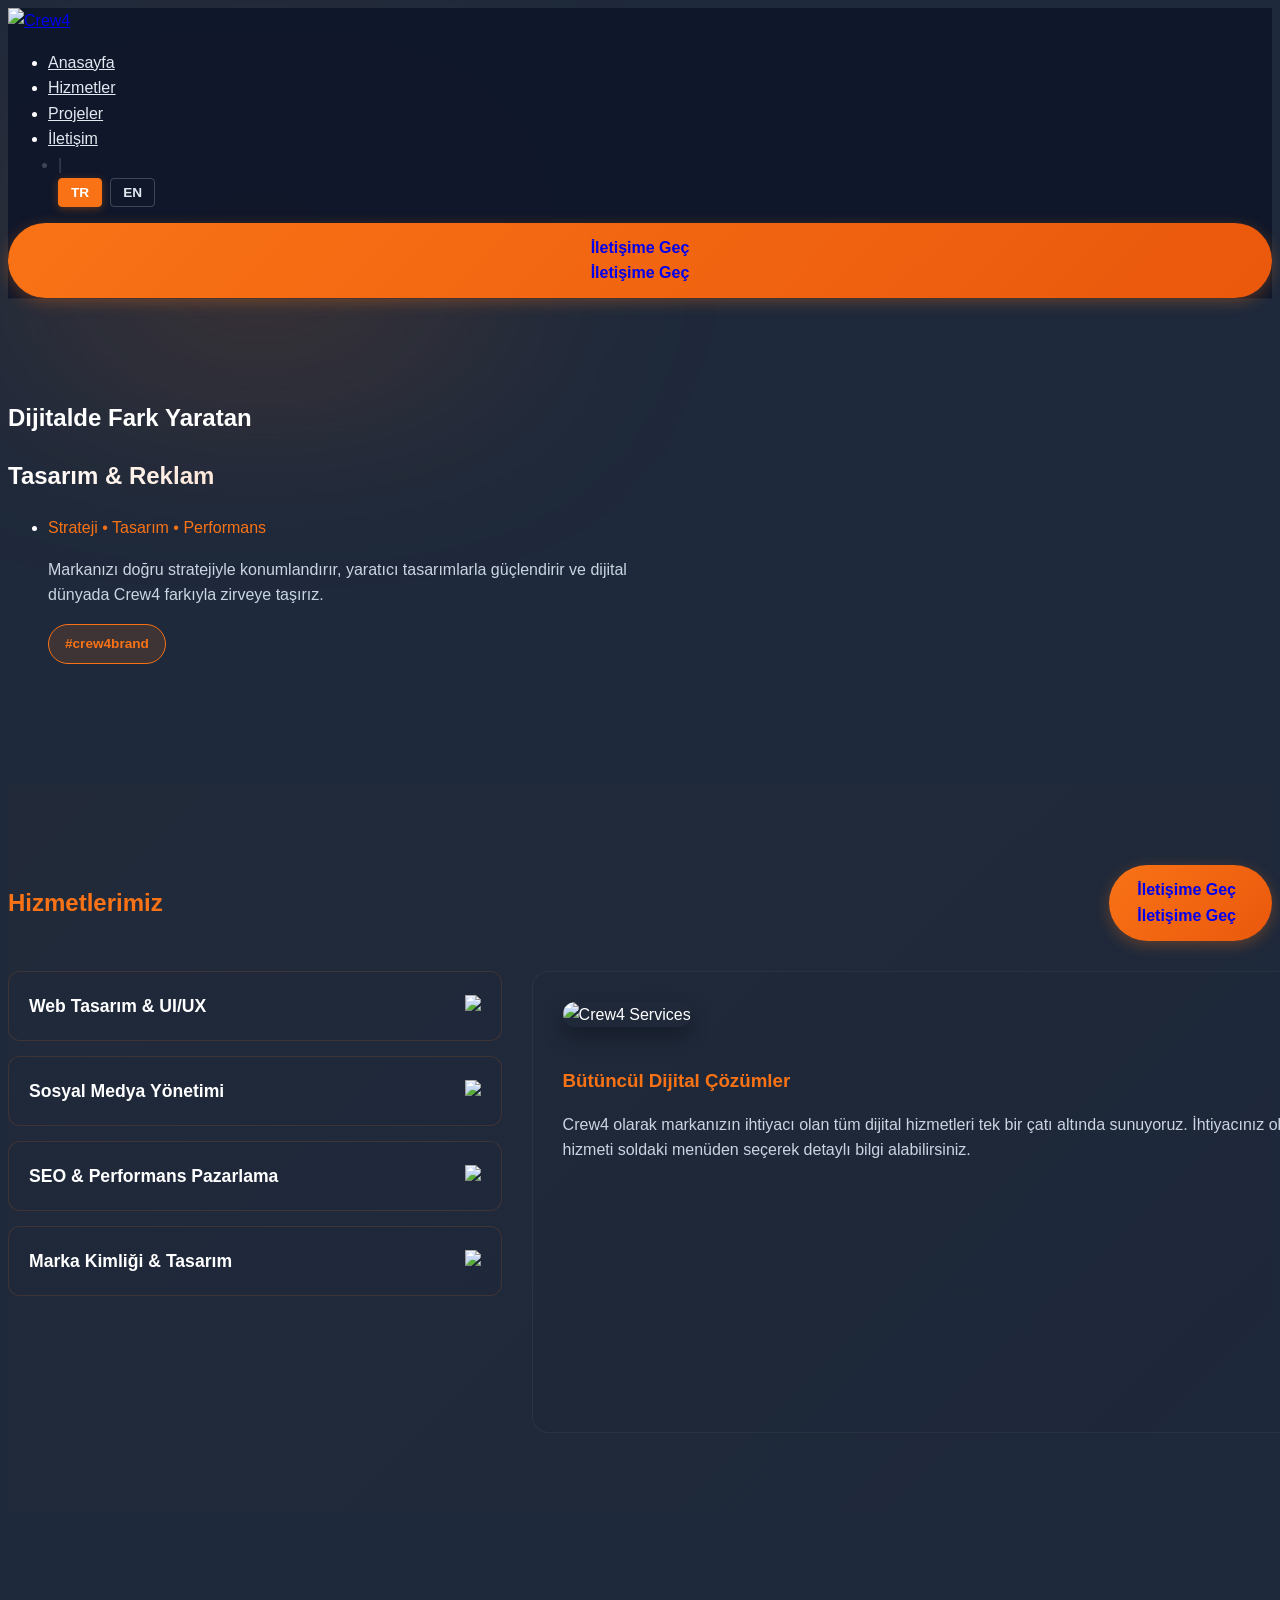
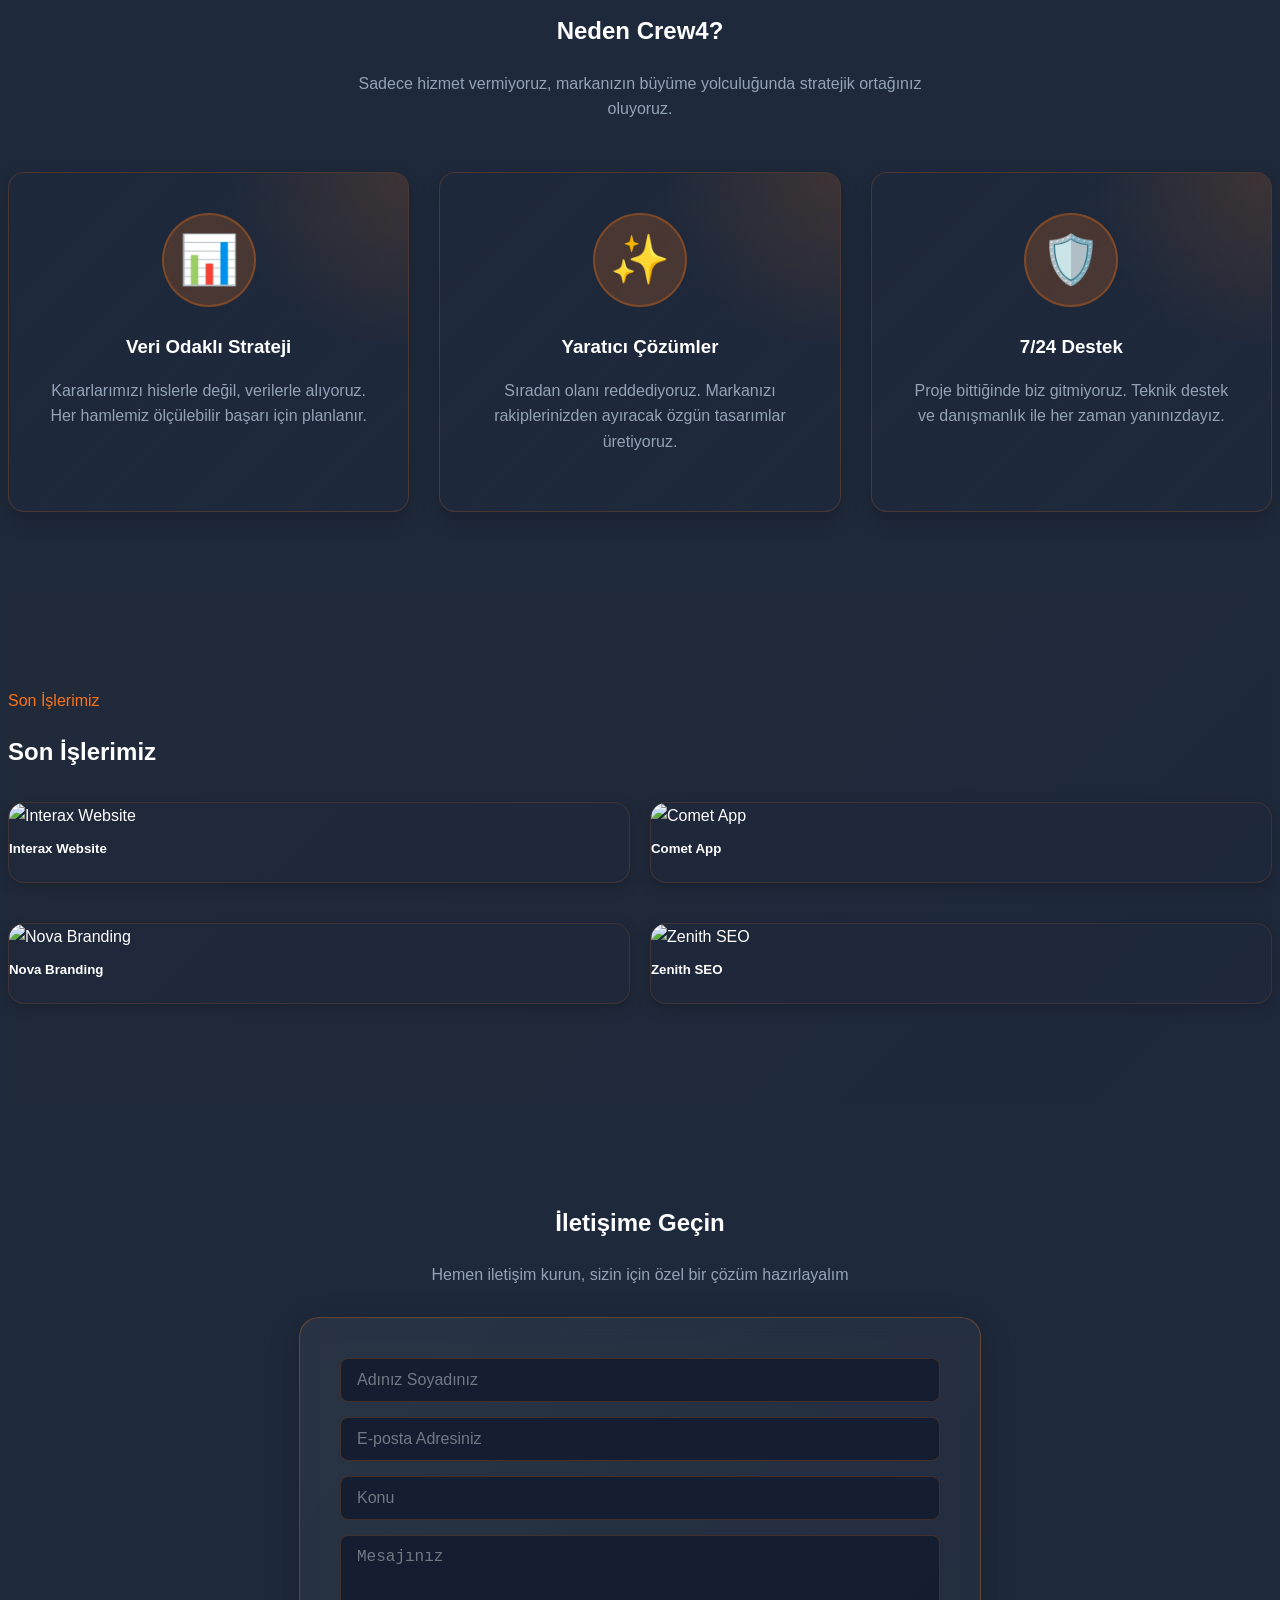
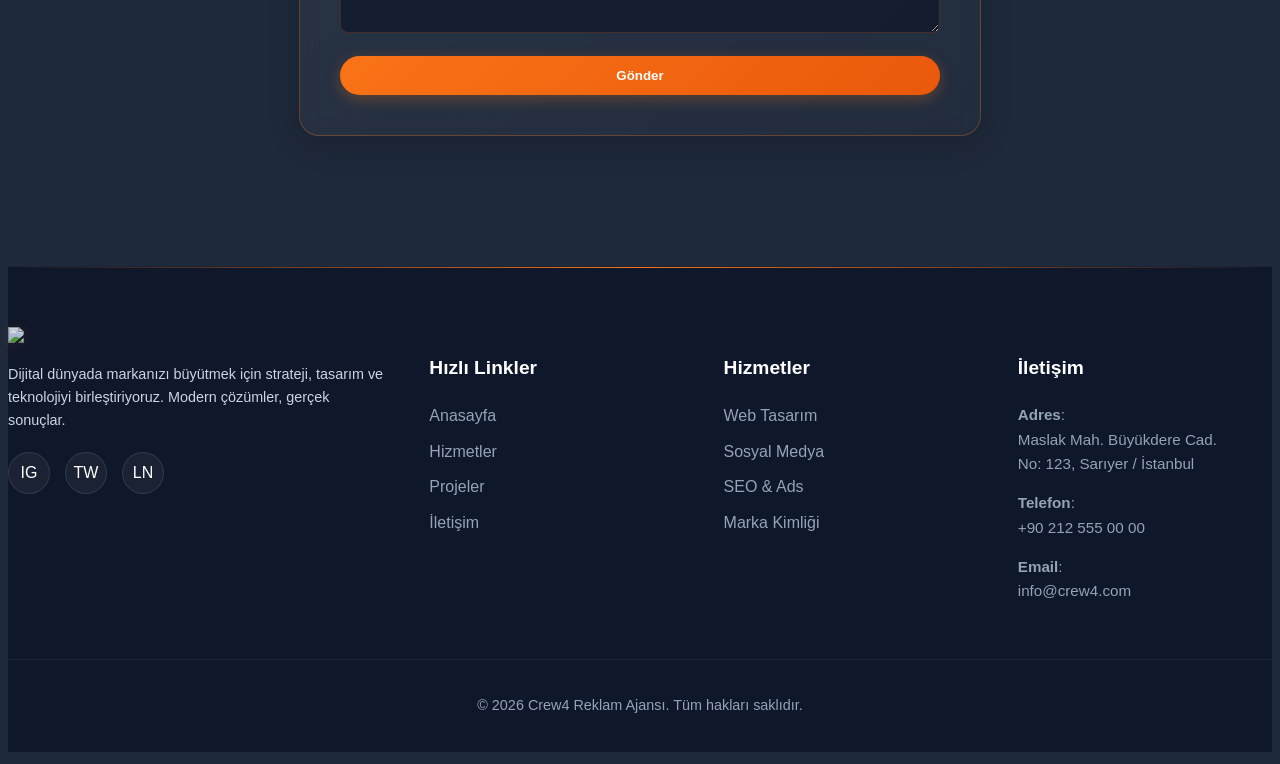
==== index.html @ d9643c41 "v1.0.1" ====
<!DOCTYPE html>
<html data-wf-domain="sdss-dynamite-site.webflow.io" data-wf-page="6988dab0eaa3c0b1b806601f"
    data-wf-site="6988daaeeaa3c0b1b8065fe0" data-wf-status="1" lang="tr" class="w-mod-js">

<head>
    <meta charset="utf-8">
    <title>Crew4 - Dijital Reklam & Tasarım Ajansı | Web Tasarım SEO Hizmetleri</title>
    <meta content="width=device-width, initial-scale=1" name="viewport">
    <meta name="description"
        content="Crew4 dijital reklam ve tasarım ajansı. Web tasarımı, SEO, sosyal medya yönetimi ve marka kimliği hizmetleri ile işletmenizi dijital dünyada büyütün.">
    <meta name="keywords" content="dijital reklam, web tasarım, SEO, tasarım ajansı, istanbul, sosyal medya yönetimi">
    <meta name="author" content="Crew4 Reklam Ajansı">
    <meta name="robots" content="index, follow">
    <meta property="og:title" content="Crew4 - Dijital Reklam & Tasarım Ajansı">
    <meta property="og:description" content="Markanızın dijital dönüşümü için stratejik ortak">
    <meta property="og:type" content="website">

    <link
        href="https://cdn.prod.website-files.com/6988daaeeaa3c0b1b8065fe0/css/sdss-dynamite-site.webflow.shared.28712d64f.css"
        rel="stylesheet" type="text/css">

    <link href="https://unpkg.com/aos@2.3.1/dist/aos.css" rel="stylesheet">

    <link href="assets/css/style.css" rel="stylesheet" type="text/css">

    <link href="https://cdn.prod.website-files.com/6988daaeeaa3c0b1b8065fe0/6988dab0eaa3c0b1b806605b_Fav.svg"
        rel="shortcut icon" type="image/x-icon">
</head>

<body>

    <div id="Home" class="page-wrapper">

        <div class="navbar">
            <div role="banner" class="navbar-no-shadow-container w-nav">
                <div class="container">
                    <div class="navbar-wrapper">
                        <div class="navber-wrap">
                            <a href="#Home" class="navbar-brand w-nav-brand"
                                style="cursor: pointer; transition: var(--transition);">
                                <img src="https://cdn.prod.website-files.com/6988daaeeaa3c0b1b8065fe0/6988daf1ac8c6853cd41e1a8_crew4%20logo.png"
                                    loading="lazy" width="110" alt="Crew4" style="transition: var(--transition);">
                            </a>
                        </div>
                        <nav role="navigation" class="nav-menu-wrapper w-nav-menu">
                            <ul role="list" class="nav-menu w-list-unstyled">
                                <li><a href="#Home" class="nav-link" data-translate="nav.home">Anasayfa</a></li>
                                <li><a href="#Service" class="nav-link" data-translate="nav.services">Hizmetler</a></li>
                                <li><a href="#Project" class="nav-link" data-translate="nav.projects">Projeler</a></li>
                                <li><a href="#Contact" class="nav-link" data-translate="nav.contact">İletişim</a></li>
                                <li class="lang-separator">|</li>
                                <li class="lang-selector">
                                    <button class="lang-btn" data-lang="tr">TR</button>
                                    <button class="lang-btn" data-lang="en">EN</button>
                                </li>
                            </ul>
                            <div class="navber-wrapper">
                                <a href="#Contact" class="primary-btn-wrap navber topbutton w-inline-block">
                                    <div class="text-wrap">
                                        <div class="button-text" data-translate="nav.contactBtn">İletişime Geç</div>
                                        <div class="button-text" data-translate="nav.contactBtn">İletişime Geç</div>
                                    </div>
                                </a>
                            </div>
                        </nav>
                        <div class="menu-button w-nav-button">
                            <div class="w-icon-nav-menu"></div>
                        </div>
                    </div>
                </div>
            </div>
        </div>

        <section class="section bnner">
            <div class="w-layout-blockcontainer container w-container">
                <div data-aos="fade-up">
                    <div class="animation-wrap">
                        <h1 class="hero-subheading" data-translate="hero.subheading">Dijitalde Fark Yaratan<br></h1>
                    </div>
                    <div class="animation-wrap v1">
                        <h1 class="heading" data-translate="hero.heading">Tasarım &amp; Reklam</h1>
                    </div>
                </div>
                <ul role="list" class="list banner" data-aos="fade-up" data-aos-delay="200">
                    <li class="list-item-2">
                        <div class="banner-list-flex">
                            <p class="section-title-style" style="color: var(--primary-orange);"
                                data-translate="hero.tagline">Strateji • Tasarım •
                                Performans</p>
                            <p class="banner-list-text" style="color: #cbd5e1; max-width: 600px;"
                                data-translate="hero.description">Markanızı doğru
                                stratejiyle konumlandırır, yaratıcı tasarımlarla güçlendirir ve dijital dünyada Crew4
                                farkıyla zirveye taşırız.</p>
                            <div style="display: flex; gap: 15px; margin-top: 15px; flex-wrap: wrap;">
                                <span class="brand-tag"
                                    style="background: rgba(249, 115, 22, 0.15); border: 1px solid var(--primary-orange); color: var(--primary-orange); padding: 8px 16px; border-radius: 20px; font-size: 0.85rem; font-weight: 600;"
                                    data-translate="hero.brand">#crew4brand</span>
                            </div>
                        </div>
                    </li>
                </ul>
                <div class="banner-image-wrap" data-aos="zoom-in" data-aos-delay="300">
                    <img src="https://cdn.prod.website-files.com/6988daaeeaa3c0b1b8065fe0/6988e29aa09fdd1b85b9bb1d_3.png"
                        loading="eager" alt="" style="width:100%;">
                </div>
            </div>
        </section>

        <section id="Service" class="section">
            <div class="w-layout-blockcontainer container w-container">
                <div class="services-header" data-aos="fade-right">
                    <h2 class="section-title-style" style="color: var(--primary-orange); margin: 0;"
                        data-translate="services.title">Hizmetlerimiz</h2>
                    <a href="#Contact" class="primary-btn-wrap navber w-inline-block">
                        <div class="text-wrap">
                            <div class="button-text" data-translate="services.contactBtn">İletişime Geç</div>
                            <div class="button-text" data-translate="services.contactBtn">İletişime Geç</div>
                        </div>
                        <div class="icon-wrapper">
                            <img src="https://cdn.prod.website-files.com/6988daaeeaa3c0b1b8065fe0/6988dab0eaa3c0b1b8066036_arrow-right.svg"
                                alt="" class="arrow-01">
                        </div>
                    </a>
                </div>

                <div class="services-container">

                    <div class="service-menu-col">
                        <div class="service-left-block">
                            <div class="service-item-wrap" onclick="toggleService('web', this)" data-aos="fade-up">
                                <h4 class="service-title" data-translate="services.web.title">Web Tasarım & UI/UX </h4>
                                <div class="service-icon-box"><img
                                        src="https://cdn.prod.website-files.com/6988daaeeaa3c0b1b8065fe0/6988dab0eaa3c0b1b8066057_arrow-right-primary.svg"
                                        class="sevice-icon"></div>
                            </div>
                            <div class="service-item-wrap" onclick="toggleService('social', this)" data-aos="fade-up"
                                data-aos-delay="100">
                                <h4 class="service-title" data-translate="services.social.title">Sosyal Medya Yönetimi</h4>
                                <div class="service-icon-box"><img
                                        src="https://cdn.prod.website-files.com/6988daaeeaa3c0b1b8065fe0/6988dab0eaa3c0b1b8066057_arrow-right-primary.svg"
                                        class="sevice-icon"></div>
                            </div>
                            <div class="service-item-wrap" onclick="toggleService('seo', this)" data-aos="fade-up"
                                data-aos-delay="200">
                                <h4 class="service-title" data-translate="services.seo.title">SEO & Dijital Pazarlama</h4>
                                <div class="service-icon-box"><img
                                        src="https://cdn.prod.website-files.com/6988daaeeaa3c0b1b8065fe0/6988dab0eaa3c0b1b8066057_arrow-right-primary.svg"
                                        class="sevice-icon"></div>
                            </div>
                            <div class="service-item-wrap" onclick="toggleService('brand', this)" data-aos="fade-up"
                                data-aos-delay="300">
                                <h4 class="service-title" data-translate="services.brand.title">Marka Kimliği</h4>
                                <div class="service-icon-box"><img
                                        src="https://cdn.prod.website-files.com/6988daaeeaa3c0b1b8065fe0/6988dab0eaa3c0b1b8066057_arrow-right-primary.svg"
                                        class="sevice-icon"></div>
                            </div>
                        </div>
                    </div>

                    <div class="service-content-col" data-aos="fade-left">
                        <div class="service-content-display">

                            <div id="content-default" class="content-block active">
                                <img src="https://cdn.prod.website-files.com/6988daaeeaa3c0b1b8065fe0/6988dfe3c00b0452ddc6098b_2.png"
                                    alt="Crew4 Services" class="content-image">
                                <div class="content-text">
                                    <h3 data-translate="services.default.title">Bütüncül Dijital Çözümler</h3>
                                    <p data-translate="services.default.description">Crew4 olarak markanızın ihtiyacı
                                        olan tüm dijital hizmetleri tek bir çatı altında
                                        sunuyoruz. İhtiyacınız olan hizmeti soldaki menüden seçerek detaylı bilgi
                                        alabilirsiniz.</p>
                                </div>
                            </div>

                            <div id="content-web" class="content-block">
                                <img src="https://cdn.prod.website-files.com/6988daaeeaa3c0b1b8065fe0/6988dab0eaa3c0b1b806604d_project-1.jpg"
                                    alt="Web Design" class="content-image">
                                <div class="content-text">
                                    <h3 data-translate="services.web.title">Web Tasarım & UI/UX</h3>
                                    <p data-translate="services.web.description">Kullanıcı deneyimini (UX) merkeze alan,
                                        estetik ve işlevsel web siteleri
                                        tasarlıyoruz. Mobil uyumlu, hızlı ve SEO dostu altyapılarla markanızın dijital
                                        vitrinini en iyi şekilde inşa ediyoruz.</p>
                                </div>
                            </div>

                            <div id="content-social" class="content-block">
                                <img src="https://cdn.prod.website-files.com/6988daaeeaa3c0b1b8065fe0/6988dab0eaa3c0b1b806604c_project-2.webp"
                                    alt="Social Media" class="content-image">
                                <div class="content-text">
                                    <h3 data-translate="services.social.title">Sosyal Medya Yönetimi</h3>
                                    <p data-translate="services.social.description">Markanızın sesini sosyal medyada
                                        duyuruyoruz. İçerik stratejisi, post tasarımı,
                                        topluluk yönetimi ve reklam kampanyalarıyla takipçilerinizi sadık müşterilere
                                        dönüştürüyoruz.</p>
                                </div>
                            </div>

                            <div id="content-seo" class="content-block">
                                <img src="https://cdn.prod.website-files.com/6988daaeeaa3c0b1b8065fe0/6988dab0eaa3c0b1b8066048_project-4.webp"
                                    alt="SEO" class="content-image">
                                <div class="content-text">
                                    <h3 data-translate="services.seo.title">SEO & Performans Pazarlama</h3>
                                    <p data-translate="services.seo.description">Google'da üst sıralarda yer almanızı
                                        sağlıyoruz. Teknik SEO, içerik optimizasyonu
                                        ve Google Ads yönetimi ile doğru kitleye, doğru zamanda ulaşıyoruz.</p>
                                </div>
                            </div>

                            <div id="content-brand" class="content-block">
                                <img src="https://cdn.prod.website-files.com/6988daaeeaa3c0b1b8065fe0/6988dab0eaa3c0b1b806604a_project-3.webp"
                                    alt="Branding" class="content-image">
                                <div class="content-text">
                                    <h3 data-translate="services.brand.title">Marka Kimliği & Tasarım</h3>
                                    <p data-translate="services.brand.description">Logodan kurumsal kimliğe, renk
                                        paletinden tipografiye kadar markanızın tüm görsel
                                        dünyasını tasarlıyoruz. Akılda kalıcı ve rakiplerden ayrışan bir marka duruşu
                                        yaratmak için buradayız.</p>
                                </div>
                            </div>

                        </div>
                    </div>
                </div>
            </div>
        </section>

        <!-- YENİ BÖLÜM: NEDEN BİZ? -->
        <section class="section why-us-section" style="padding: 80px 0;">
            <div class="w-layout-blockcontainer container w-container">
                <div data-aos="fade-up" style="text-align: center; margin-bottom: 50px;">
                    <h2 style="color:white;" data-translate="whyUs.title">Neden Crew4?</h2>
                    <p style="color: var(--text-gray); max-width: 600px; margin: 0 auto;"
                        data-translate="whyUs.subtitle">Sadece hizmet vermiyoruz,
                        markanızın büyüme yolculuğunda stratejik ortağınız oluyoruz.</p>
                </div>
                <div class="services-container"
                    style="display: grid; grid-template-columns: repeat(auto-fit, minmax(300px, 1fr)); gap: 30px;">
                    <div class="feature-card" data-aos="fade-up" data-aos-delay="0">
                        <div class="feature-icon">📊</div>
                        <h3 style="color:white; margin-bottom:15px;" data-translate="whyUs.datadriven.title">Veri Odaklı
                            Strateji</h3>
                        <p style="color: var(--text-gray);" data-translate="whyUs.datadriven.description">Kararlarımızı
                            hislerle değil, verilerle alıyoruz. Her
                            hamlemiz ölçülebilir başarı için planlanır.</p>
                    </div>
                    <div class="feature-card" data-aos="fade-up" data-aos-delay="100">
                        <div class="feature-icon">✨</div>
                        <h3 style="color:white; margin-bottom:15px;" data-translate="whyUs.creative.title">Yaratıcı
                            Çözümler</h3>
                        <p style="color: var(--text-gray);" data-translate="whyUs.creative.description">Sıradan olanı
                            reddediyoruz. Markanızı rakiplerinizden
                            ayıracak özgün tasarımlar üretiyoruz.</p>
                    </div>
                    <div class="feature-card" data-aos="fade-up" data-aos-delay="200">
                        <div class="feature-icon">🛡️</div>
                        <h3 style="color:white; margin-bottom:15px;" data-translate="whyUs.support.title">7/24 Destek
                        </h3>
                        <p style="color: var(--text-gray);" data-translate="whyUs.support.description">Proje bittiğinde
                            biz gitmiyoruz. Teknik destek ve
                            danışmanlık ile her zaman yanınızdayız.</p>
                    </div>
                </div>
            </div>
        </section>

        <section id="Project" class="section">
            <div class="w-layout-blockcontainer container w-container">
                <div data-aos="fade-down" style="margin-bottom:30px;">
                    <p class="section-title-style" style="color: var(--primary-orange);"
                        data-translate="projects.title">Projeler</p>
                    <h2 style="color:white;" data-translate="projects.title">Son İşlerimiz</h2>
                </div>
                <div class="project-wrapper" id="projectsContainer">
                    <!-- Projects will be dynamically loaded here -->
                </div>
            </div>
        </section>

        <section id="Contact" class="section">
            <div class="w-layout-blockcontainer container w-container">
                <div data-aos="zoom-in">
                    <h2 style="color:white; text-align:center;" data-translate="contact.title">İletişime Geçin</h2>
                    <p style="color: var(--text-gray); text-align: center; margin-bottom: 30px;"
                        data-translate="contact.subtitle">Hemen iletişim kurun, sizin için özel bir çözüm hazırlayalım
                    </p>
                    <div class="contact-form-container">
                        <form id="contactForm" novalidate>
                            <input type="text" name="name" class="contact-input" placeholder="Adınız Soyadınız" required
                                aria-label="Ad Soyad" data-translate-placeholder="contact.name">
                            <input type="email" name="email" class="contact-input" placeholder="E-posta Adresiniz"
                                required aria-label="E-posta" data-translate-placeholder="contact.email">
                            <input type="text" name="subject" class="contact-input" placeholder="Konu" aria-label="Konu"
                                data-translate-placeholder="contact.subject">
                            <textarea name="message" class="contact-input" placeholder="Mesajınız" rows="4" required
                                aria-label="Mesaj" data-translate-placeholder="contact.message"></textarea>
                            <button type="submit" class="primary-btn-wrap" style="width:100%; cursor:pointer;">
                                <span class="button-text" data-translate="contact.send"
                                    style="color:white;">Gönder</span>
                            </button>
                        </form>
                    </div>
                </div>
            </div>
        </section>

        <div class="footer">
            <div class="container w-container">
                <div class="footer-grid">
                    <div class="footer-col">
                        <img src="https://cdn.prod.website-files.com/6988daaeeaa3c0b1b8065fe0/6988daf1ac8c6853cd41e1a8_crew4%20logo.png"
                            width="100" style="margin-bottom:20px; opacity: 0.9;">
                        <p data-translate="footer.tagline" style="font-size: 0.9rem; line-height: 1.6; color: #cbd5e1;">
                            Dijital dünyada markanızı büyütmek için strateji, tasarım ve teknolojiyi birleştiriyoruz.
                            Modern çözümler, gerçek sonuçlar.</p>
                        <div class="social-links">
                            <a href="#" class="social-icon">IG</a>
                            <a href="#" class="social-icon">TW</a>
                            <a href="#" class="social-icon">LN</a>
                        </div>
                    </div>
                    <div class="footer-col">
                        <h4 data-translate="footer.quickLinks">Hızlı Linkler</h4>
                        <ul class="footer-links">
                            <li><a href="#Home" data-translate="footer.footerHome">Anasayfa</a></li>
                            <li><a href="#Service" data-translate="footer.footerServicesLabel">Hizmetler</a></li>
                            <li><a href="#Project" data-translate="footer.footerProjects">Projeler</a></li>
                            <li><a href="#Contact" data-translate="footer.footerContactLabel">İletişim</a></li>
                        </ul>
                    </div>
                    <div class="footer-col">
                        <h4 data-translate="footer.services">Hizmetler</h4>
                        <ul class="footer-links">
                            <li><a href="#Service" data-translate="footer.footerWebDesign">Web Tasarım</a></li>
                            <li><a href="#Service" data-translate="footer.footerSocial">Sosyal Medya</a></li>
                            <li><a href="#Service" data-translate="footer.footerSEO">SEO & Ads</a></li>
                            <li><a href="#Service" data-translate="footer.footerBrand">Marka Kimliği</a></li>
                        </ul>
                    </div>
                    <div class="footer-col">
                        <h4 data-translate="footer.contact">İletişim</h4>
                        <p>
                            <strong data-translate="footer.address">Adres</strong>:<br>
                            Maslak Mah. Büyükdere Cad.<br>
                            No: 123, Sarıyer / İstanbul
                        </p>
                        <p><strong data-translate="footer.phone">Telefon</strong>:<br>+90 212 555 00 00</p>
                        <p><strong data-translate="footer.email">Email</strong>:<br>info@crew4.com</p>
                    </div>
                </div>
                <div class="footer-bottom">
                    <p data-translate="footer.copyright">© 2026 Crew4 Reklam Ajansı. Tüm hakları saklıdır.</p>
                </div>
            </div>
        </div>

    </div>

    <script
        src="https://d3e54v103j8qbb.cloudfront.net/js/jquery-3.5.1.min.dc5e7f18c8.js?site=6988daaeeaa3c0b1b8065fe0"></script>
    <script
        src="https://cdn.prod.website-files.com/6988daaeeaa3c0b1b8065fe0/js/webflow.schunk.e0c428ff9737f919.js"></script>
    <script src="https://unpkg.com/aos@2.3.1/dist/aos.js"></script>

    <!-- Translation System -->
    <script src="assets/js/translations.js"></script>

    <!-- Projects Data -->
    <script src="assets/js/projects-data.js"></script>

    <!-- Main Script -->
    <script src="assets/js/main.js"></script>

    <!-- Project Modal -->
    <div id="projectModal" class="project-modal">
        <div class="project-modal-content">
            <button class="project-modal-close">&times;</button>
            <div class="project-modal-body">
                <div class="project-modal-image">
                    <img id="modalProjectImage" src="" alt="Project">
                </div>
                <div class="project-modal-info">
                    <h2 id="modalProjectTitle"></h2>
                    <p class="project-category" id="modalProjectCategory"></p>

                    <div class="project-section">
                        <h3 id="modalLabelDescription">Description</h3>
                        <p id="modalProjectDescription"></p>
                    </div>

                    <div class="project-section">
                        <h3 id="modalLabelChallenge">Challenge</h3>
                        <p id="modalProjectChallenge"></p>
                    </div>

                    <div class="project-section">
                        <h3 id="modalLabelSolution">Solution</h3>
                        <p id="modalProjectSolution"></p>
                    </div>

                    <div class="project-section">
                        <h3 id="modalLabelResults">Results</h3>
                        <ul id="modalProjectResults" class="results-list"></ul>
                    </div>

                    <div class="project-section">
                        <h3 id="modalLabelTechnologies">Technologies</h3>
                        <div id="modalProjectTechnologies" class="tech-tags"></div>
                    </div>
                </div>
            </div>
        </div>
    </div>

</body>

</html>
---- assets/css/style.css ----
/* --- TEMEL AYARLAR & RENKLER --- */
:root {
  --primary-orange: #f97316;
  --dark-blue: #1e293b;
  --darker-blue: #0f172a;
  --text-gray: #94a3b8;
  --success: #10b981;
  --error: #ef4444;
  --transition: all 0.3s cubic-bezier(0.4, 0, 0.2, 1);
}

html {
  scroll-behavior: smooth;
}

body {
  background-color: var(--dark-blue);
  color: #ffffff;
  font-family:
    "Inter",
    -apple-system,
    BlinkMacSystemFont,
    "Segoe UI",
    sans-serif;
  overflow-x: hidden;
  line-height: 1.6;
}

/* Scrollbar Tasarımı */
::-webkit-scrollbar {
  width: 10px;
}
::-webkit-scrollbar-track {
  background: var(--darker-blue);
}
::-webkit-scrollbar-thumb {
  background: var(--primary-orange);
  border-radius: 5px;
  transition: var(--transition);
}
::-webkit-scrollbar-thumb:hover {
  background: #ea580c;
}
::selection {
  background: var(--primary-orange);
  color: #fff;
}

/* Webflow Badge Gizleme */
.w-webflow-badge,
.w-webflow-badge * {
  display: none !important;
}

/* --- GENEL SEKSİYON --- */
.section {
  padding: 80px 0;
  position: relative;
}

.section:nth-child(odd) {
  background: linear-gradient(
    135deg,
    rgba(249, 115, 22, 0.02) 0%,
    rgba(0, 0, 0, 0) 100%
  );
}

/* --- NAVBAR (Glassmorphism) --- */
.navbar {
  position: sticky;
  top: 0;
  z-index: 100;
  background: rgba(15, 23, 42, 0.95) !important;
  backdrop-filter: blur(10px);
  border-bottom: 1px solid rgba(255, 255, 255, 0.05);
  transition: var(--transition);
}

.navbar.scrolled {
  background: rgba(15, 23, 42, 0.98) !important;
  box-shadow: 0 4px 30px rgba(0, 0, 0, 0.3);
}

/* Navbar Brand Styling */
.navbar-brand {
  display: flex;
  align-items: center;
  gap: 10px;
  transition: var(--transition);
}

.navbar-brand:hover {
  transform: scale(1.05);
  filter: brightness(1.1);
}

.navbar-brand img {
  transition: var(--transition);
  max-width: 95px;
  height: auto;
}

.navbar-brand:hover img {
  filter: drop-shadow(0 0 12px rgba(249, 115, 22, 0.6));
  transform: translateY(-2px);
}

.nav-link {
  color: #e2e8f0 !important;
  transition: var(--transition);
  font-weight: 500;
  position: relative;
}

.nav-link::after {
  content: "";
  position: absolute;
  bottom: -5px;
  left: 0;
  width: 0;
  height: 2px;
  background: var(--primary-orange);
  transition: var(--transition);
}

.nav-link:hover::after {
  width: 100%;
}

.nav-link:hover {
  color: var(--primary-orange) !important;
}

/* --- LANGUAGE SWITCHER --- */
.lang-separator {
  color: rgba(255, 255, 255, 0.2);
  margin: 0 10px;
}

.lang-selector {
  display: flex;
  gap: 8px;
  margin-left: 10px;
}

.lang-btn {
  background: none;
  border: 1px solid rgba(255, 255, 255, 0.2);
  color: #e2e8f0;
  padding: 6px 12px;
  border-radius: 4px;
  cursor: pointer;
  font-size: 0.85rem;
  font-weight: 600;
  transition: var(--transition);
}

.lang-btn:hover {
  border-color: var(--primary-orange);
  color: var(--primary-orange);
}

.lang-btn.active {
  background: var(--primary-orange);
  border-color: var(--primary-orange);
  color: white;
  box-shadow: 0 2px 8px rgba(249, 115, 22, 0.3);
}

@media (max-width: 767px) {
  .lang-separator {
    display: none;
  }

  .lang-selector {
    margin-left: 0;
  }
}

/* --- BUTONLAR --- */
.primary-btn-wrap {
  background: linear-gradient(135deg, var(--primary-orange) 0%, #ea580c 100%);
  border-radius: 50px;
  box-shadow: 0 4px 15px rgba(249, 115, 22, 0.3);
  border: none;
  transition: var(--transition);
  text-decoration: none;
  display: flex;
  align-items: center;
  justify-content: center;
  cursor: pointer;
  overflow: hidden;
  position: relative;
  padding: 12px 28px;
  font-weight: 600;
  gap: 8px;
}

.primary-btn-wrap::before {
  content: "";
  position: absolute;
  top: 0;
  left: -100%;
  width: 100%;
  height: 100%;
  background: rgba(255, 255, 255, 0.2);
  transition: var(--transition);
  z-index: -1;
}

.primary-btn-wrap:hover::before {
  left: 100%;
}

.primary-btn-wrap:hover {
  transform: translateY(-2px);
  box-shadow: 0 8px 30px rgba(249, 115, 22, 0.4);
}

.primary-btn-wrap:active {
  transform: translateY(0);
  box-shadow: 0 4px 15px rgba(249, 115, 22, 0.3);
}

.icon-wrapper {
  display: flex;
  align-items: center;
  transition: transform 0.3s cubic-bezier(0.4, 0, 0.2, 1);
}

.primary-btn-wrap:hover .icon-wrapper {
  transform: translateX(3px);
}

/* --- HERO BÖLÜMÜ --- */
h1.heading {
  background: linear-gradient(to right, #ffffff, #f97316);
  -webkit-background-clip: text;
  -webkit-text-fill-color: transparent;
}
.hero-subheading {
  color: #fff;
  font-weight: 600;
}

.section.bnner::before {
  content: "";
  position: absolute;
  top: -50%;
  left: -20%;
  width: 80%;
  height: 80%;
  background: radial-gradient(
    circle,
    rgba(249, 115, 22, 0.15) 0%,
    rgba(0, 0, 0, 0) 70%
  );
  z-index: -1;
  filter: blur(80px);
}

/* --- HİZMETLER (SERVICES TAB) --- */
.services-header {
  display: flex;
  justify-content: space-between;
  align-items: center;
  margin-bottom: 30px;
}

.services-container {
  display: flex;
  gap: 30px;
  flex-wrap: wrap;
}

.service-menu-col {
  flex: 1;
  min-width: 300px;
}
.service-content-col {
  flex: 1.5;
  min-width: 300px;
}

.service-item-wrap {
  background: rgba(30, 41, 59, 0.5);
  border: 1px solid rgba(249, 115, 22, 0.15);
  border-radius: 12px;
  padding: 20px;
  margin-bottom: 15px;
  cursor: pointer;
  transition: all 0.3s cubic-bezier(0.4, 0, 0.2, 1);
  position: relative;
  overflow: hidden;
  display: flex;
  justify-content: space-between;
  align-items: center;
}

.service-item-wrap::before {
  content: "";
  position: absolute;
  top: 0;
  left: -100%;
  width: 100%;
  height: 100%;
  background: linear-gradient(
    90deg,
    transparent,
    rgba(249, 115, 22, 0.15),
    transparent
  );
  transition: var(--transition);
}

.service-item-wrap:hover::before {
  left: 100%;
}

.service-item-wrap h4 {
  color: #fff;
  margin: 0;
  font-size: 1.1rem;
  position: relative;
  z-index: 1;
  transition: color 0.3s cubic-bezier(0.4, 0, 0.2, 1);
}

.service-item-wrap:hover {
  background: rgba(30, 41, 59, 0.7);
  transform: translateX(8px);
  border-color: rgba(249, 115, 22, 0.5);
  box-shadow: 0 8px 24px rgba(249, 115, 22, 0.1);
}

.service-item-wrap:hover h4 {
  color: var(--primary-orange);
}

/* Seçili olan hizmet butonu */
.service-item-wrap.active-service {
  background: rgba(249, 115, 22, 0.15);
  border-color: var(--primary-orange);
  transform: scale(1.02);
  box-shadow: 0 0 20px rgba(249, 115, 22, 0.2);
}

.service-item-wrap.active-service .service-title {
  color: var(--primary-orange) !important;
}

/* Sağ Taraftaki İçerik Alanı */
.service-content-display {
  position: relative;
  width: 100%;
  min-height: 400px;
  background: rgba(30, 41, 59, 0.3);
  border: 1px solid rgba(255, 255, 255, 0.05);
  border-radius: 16px;
  padding: 30px;
  overflow: hidden;
}

.content-block {
  display: none; /* Varsayılan olarak gizli */
  animation: fadeIn 0.5s ease-in-out;
}

.content-block.active {
  display: block; /* Sadece aktif olan görünür */
}

@keyframes fadeIn {
  from {
    opacity: 0;
    transform: translateY(10px);
  }
  to {
    opacity: 1;
    transform: translateY(0);
  }
}

.content-image {
  width: 100%;
  height: 250px;
  object-fit: cover;
  border-radius: 12px;
  margin-bottom: 20px;
  box-shadow: 0 10px 20px rgba(0, 0, 0, 0.3);
}

.content-text h3 {
  color: var(--primary-orange);
  margin-bottom: 10px;
}
.content-text p {
  color: #cbd5e1;
  line-height: 1.6;
}

/* --- PROJELER --- */
.project-wrap {
  background: rgba(30, 41, 59, 0.5);
  border: 1px solid rgba(249, 115, 22, 0.15);
  border-radius: 16px;
  padding: 0;
  margin-bottom: 20px;
  transition: all 0.3s cubic-bezier(0.4, 0, 0.2, 1);
  display: block;
  text-decoration: none;
  overflow: hidden;
  position: relative;
  box-shadow: 0 4px 15px rgba(0, 0, 0, 0.2);
}

.project-wrap::before {
  content: "";
  position: absolute;
  top: 0;
  left: -100%;
  width: 100%;
  height: 100%;
  background: rgba(249, 115, 22, 0.1);
  transition: var(--transition);
  z-index: -1;
}

.project-wrap:hover::before {
  left: 0;
}

.project-wrap:hover {
  background: rgba(30, 41, 59, 0.7);
  transform: translateY(-12px);
  border-color: rgba(249, 115, 22, 0.6);
  box-shadow: 0 16px 40px rgba(249, 115, 22, 0.25);
}

.project-image-wrap {
  overflow: hidden;
  border-radius: 8px;
  position: relative;
}

.project-image-wrap img {
  width: 100%;
  border-radius: 8px;
  object-fit: cover;
  transition: var(--transition);
}

.project-wrap:hover .project-image-wrap img {
  transform: scale(1.08);
}

.project-title {
  transition: var(--transition);
}

.project-wrap:hover .project-title {
  color: var(--primary-orange) !important;
}

.project-wrapper {
  display: grid;
  grid-template-columns: 1fr 1fr;
  gap: 20px;
}

/* --- NEDEN BİZ (FEATURES) --- */
.feature-card {
  background: linear-gradient(
    135deg,
    rgba(30, 41, 59, 0.6) 0%,
    rgba(30, 41, 59, 0.4) 100%
  );
  border: 1px solid rgba(249, 115, 22, 0.2);
  padding: 40px;
  border-radius: 16px;
  text-align: center;
  transition: all 0.3s cubic-bezier(0.4, 0, 0.2, 1);
  position: relative;
  overflow: hidden;
  box-shadow: 0 8px 20px rgba(0, 0, 0, 0.2);
}

.feature-card::before {
  content: "";
  position: absolute;
  top: -50%;
  right: -50%;
  width: 100%;
  height: 100%;
  background: radial-gradient(
    circle,
    rgba(249, 115, 22, 0.15) 0%,
    transparent 70%
  );
  transition: var(--transition);
}

.feature-card:hover {
  transform: translateY(-15px);
  background: linear-gradient(
    135deg,
    rgba(30, 41, 59, 0.8) 0%,
    rgba(30, 41, 59, 0.6) 100%
  );
  border-color: rgba(249, 115, 22, 0.6);
  box-shadow: 0 20px 50px rgba(249, 115, 22, 0.25);
}

.feature-icon {
  width: 90px;
  height: 90px;
  margin-bottom: 25px;
  background: rgba(249, 115, 22, 0.2);
  border-radius: 50%;
  display: flex;
  align-items: center;
  justify-content: center;
  margin-left: auto;
  margin-right: auto;
  transition: var(--transition);
  position: relative;
  z-index: 1;
  font-size: 3rem;
  border: 2px solid rgba(249, 115, 22, 0.3);
}

.feature-card:hover .feature-icon {
  background: rgba(249, 115, 22, 0.3);
  transform: scale(1.2) rotate(5deg);
  border-color: var(--primary-orange);
  box-shadow: 0 0 20px rgba(249, 115, 22, 0.3);
}

/* --- İLETİŞİM FORM --- */
.contact-form-container {
  background: linear-gradient(
    135deg,
    rgba(255, 255, 255, 0.05) 0%,
    rgba(255, 255, 255, 0.02) 100%
  );
  padding: 40px;
  border-radius: 20px;
  margin-top: 30px;
  border: 1px solid rgba(249, 115, 22, 0.3);
  max-width: 600px;
  margin-left: auto;
  margin-right: auto;
  backdrop-filter: blur(10px);
  box-shadow: 0 8px 32px rgba(0, 0, 0, 0.2);
}

.contact-input {
  background: rgba(15, 23, 42, 0.7) !important;
  color: white !important;
  border: 1px solid rgba(249, 115, 22, 0.2) !important;
  margin-bottom: 15px;
  padding: 12px 16px !important;
  border-radius: 8px !important;
  width: 100% !important;
  transition: all 0.3s cubic-bezier(0.4, 0, 0.2, 1);
  font-size: 1rem;
  box-sizing: border-box;
}

.contact-input::placeholder {
  color: rgba(255, 255, 255, 0.4) !important;
}

.contact-input:focus {
  border-color: var(--primary-orange) !important;
  outline: none;
  box-shadow: 0 0 0 3px rgba(249, 115, 22, 0.2) !important;
  background: rgba(15, 23, 42, 0.8) !important;
}

.contact-input.error {
  border-color: var(--error) !important;
}

.contact-input.error:focus {
  box-shadow: 0 0 0 3px rgba(239, 68, 68, 0.2) !important;
}

.contact-input.success {
  border-color: var(--success) !important;
}

.form-error-message {
  color: var(--error);
  font-size: 0.85rem;
  margin-top: -8px;
  margin-bottom: 10px;
  display: none;
}

.form-error-message.show {
  display: block;
}

.form-success-message {
  background: rgba(16, 185, 129, 0.15);
  border: 1px solid var(--success);
  color: var(--success);
  padding: 15px;
  border-radius: 8px;
  margin-bottom: 20px;
  display: none;
  animation: slideDown 0.3s ease-out;
}

.form-success-message.show {
  display: block;
}

@keyframes slideDown {
  from {
    opacity: 0;
    transform: translateY(-10px);
  }
  to {
    opacity: 1;
    transform: translateY(0);
  }
}

/* --- FOOTER --- */
.footer {
  background: var(--darker-blue);
  border-top: 1px solid rgba(255, 255, 255, 0.05);
  margin-top: 50px;
  padding: 60px 0 20px;
  position: relative;
}

.footer::before {
  content: "";
  position: absolute;
  top: 0;
  left: 0;
  width: 100%;
  height: 1px;
  background: linear-gradient(
    90deg,
    transparent,
    var(--primary-orange),
    transparent
  );
}

/* Footer Logo Styling */
.footer-col img {
  filter: brightness(0.95) drop-shadow(0 2px 8px rgba(249, 115, 22, 0.15));
  transition: var(--transition);
  opacity: 0.95;
  max-width: 85px;
  height: auto;
  margin-bottom: 20px;
  display: block;
}

.footer-col img:hover {
  filter: brightness(1.1) drop-shadow(0 4px 16px rgba(249, 115, 22, 0.35));
  opacity: 1;
  transform: scale(1.05) translateY(-3px);
}

.footer-grid {
  display: grid;
  grid-template-columns: 1.5fr 1fr 1fr 1fr;
  gap: 40px;
  margin-bottom: 40px;
}

.footer-col h4 {
  color: #fff;
  margin-bottom: 20px;
  font-size: 1.2rem;
  font-weight: 600;
}

.footer-col p {
  color: var(--text-gray);
  line-height: 1.6;
  font-size: 0.95rem;
}

.footer-links {
  list-style: none;
  padding: 0;
}

.footer-links li {
  margin-bottom: 10px;
}

.footer-links a {
  color: var(--text-gray);
  text-decoration: none;
  transition: var(--transition);
  position: relative;
  display: inline-block;
}

.footer-links a::before {
  content: "";
  position: absolute;
  bottom: -2px;
  left: 0;
  width: 0;
  height: 2px;
  background: var(--primary-orange);
  transition: var(--transition);
}

.footer-links a:hover {
  color: var(--primary-orange);
}

.footer-links a:hover::before {
  width: 100%;
}

.social-links {
  display: flex;
  gap: 15px;
  margin-top: 20px;
}

.social-icon {
  width: 40px;
  height: 40px;
  background: rgba(255, 255, 255, 0.05);
  display: flex;
  align-items: center;
  justify-content: center;
  border-radius: 50%;
  color: white;
  text-decoration: none;
  transition: var(--transition);
  border: 1px solid rgba(255, 255, 255, 0.1);
}

.social-icon:hover {
  background: var(--primary-orange);
  border-color: var(--primary-orange);
  transform: translateY(-5px);
  box-shadow: 0 5px 15px rgba(249, 115, 22, 0.3);
}

.footer-bottom {
  border-top: 1px solid rgba(255, 255, 255, 0.05);
  padding-top: 20px;
  text-align: center;
  color: var(--text-gray);
  font-size: 0.9rem;
}

/* --- MOBİL HAMBURGER MENU --- */
.menu-button {
  display: none;
  width: 50px;
  height: 50px;
  background: rgba(249, 115, 22, 0.1);
  border: 1px solid rgba(249, 115, 22, 0.3);
  border-radius: 8px;
  cursor: pointer;
  transition: var(--transition);
  align-items: center;
  justify-content: center;
  position: relative;
  z-index: 1000;
}

.menu-button:hover {
  background: rgba(249, 115, 22, 0.2);
  border-color: var(--primary-orange);
}

.menu-button::before,
.menu-button::after {
  content: "";
  display: block;
  width: 24px;
  height: 2px;
  background: var(--primary-orange);
  position: absolute;
  transition: var(--transition);
  border-radius: 2px;
}

.menu-button::before {
  top: 15px;
}

.menu-button::after {
  bottom: 15px;
}

.menu-button .w-icon-nav-menu {
  display: block;
  width: 24px;
  height: 2px;
  background: var(--primary-orange);
  position: absolute;
  transition: var(--transition);
  border-radius: 2px;
}

.menu-button.active::before {
  transform: rotate(45deg);
  top: 22px;
}

.menu-button.active::after {
  transform: rotate(-45deg);
  bottom: 22px;
}

.menu-button.active .w-icon-nav-menu {
  opacity: 0;
}

/* Mobile Navigation Styling */
.nav-menu-wrapper {
  transition: var(--transition);
}

.nav-menu-wrapper.mobile-open {
  transform: translateX(0);
  opacity: 1;
  visibility: visible;
}

/* --- RESPONSIVE (MOBİL UYUMLULUK) --- */
@media (max-width: 991px) {
  .section {
    padding: 60px 0;
  }

  .services-header {
    flex-direction: column;
    align-items: flex-start;
    gap: 20px;
  }
  .services-container {
    flex-direction: column;
  }
  .service-content-col {
    min-width: unset;
  }
  .project-wrapper {
    grid-template-columns: 1fr;
  }
  .footer-grid {
    grid-template-columns: 1fr 1fr;
  }
  .heading {
    font-size: 2.5rem;
  }

  .primary-btn-wrap {
    width: 100%;
    justify-content: center;
  }
}

@media (max-width: 767px) {
  .section {
    padding: 50px 0;
  }

  .menu-button {
    display: flex;
  }

  .navbar-wrapper {
    justify-content: space-between;
    gap: 15px;
  }

  .nav-menu-wrapper {
    position: fixed;
    top: 70px;
    left: 0;
    right: 0;
    background: linear-gradient(
      135deg,
      rgba(249, 115, 22, 0.05) 0%,
      rgba(15, 23, 42, 0.95) 100%
    );
    backdrop-filter: blur(10px);
    border-bottom: 1px solid rgba(249, 115, 22, 0.2);
    padding: 20px 0;
    transform: translateX(-100%);
    opacity: 0;
    visibility: hidden;
    transition: all 0.3s cubic-bezier(0.4, 0, 0.2, 1);
    max-height: calc(100vh - 70px);
    overflow-y: auto;
    z-index: 999;
  }

  .nav-menu-wrapper.mobile-open {
    transform: translateX(0);
    opacity: 1;
    visibility: visible;
  }

  .nav-menu {
    display: flex;
    flex-direction: column;
    padding: 20px;
  }

  .nav-menu li {
    margin-bottom: 12px;
  }

  .nav-link {
    display: block;
    padding: 10px 0;
    color: #e2e8f0 !important;
  }

  .nav-link:hover {
    color: var(--primary-orange) !important;
  }

  .lang-separator {
    display: block;
    height: 1px;
    background: rgba(255, 255, 255, 0.1);
    margin: 10px 0;
    border: none;
  }

  .lang-selector {
    display: flex;
    gap: 10px;
    margin-left: 0;
    margin-bottom: 15px;
  }

  .navber {
    width: 100% !important;
  }

  .footer-grid {
    grid-template-columns: 1fr;
    gap: 30px;
  }
  .service-content-display {
    min-height: auto;
    padding: 20px;
  }
  .content-image {
    height: 200px;
  }

  .banner-list-flex {
    flex-direction: column;
  }
  .section.bnner {
    padding-top: 120px;
  }

  .contact-form-container {
    padding: 20px;
  }

  .heading {
    font-size: 1.8rem;
  }

  .hero-subheading {
    font-size: 1.4rem;
  }

  h2 {
    font-size: 1.8rem;
  }

  .primary-btn-wrap {
    padding: 10px 20px;
    font-size: 0.9rem;
  }
}

@media (max-width: 480px) {
  .section {
    padding: 40px 0;
  }

  .footer-grid {
    gap: 20px;
  }

  .contact-form-container {
    padding: 15px;
  }

  .services-container {
    gap: 15px;
  }

  .heading {
    font-size: 1.5rem;
  }

  .hero-subheading {
    font-size: 1.1rem;
  }

  h2 {
    font-size: 1.5rem;
  }

  .project-wrapper {
    gap: 15px;
  }

  .section-title-style {
    font-size: 0.9rem;
  }
}

/* --- PROJECT MODAL --- */
.project-modal {
  display: none;
  position: fixed;
  z-index: 1000;
  left: 0;
  top: 0;
  width: 100%;
  height: 100%;
  background-color: rgba(0, 0, 0, 0.9);
  overflow: auto;
  animation: fadeIn 0.3s ease-out;
}

.project-modal.open {
  display: block;
}

.project-modal-content {
  position: relative;
  background-color: var(--dark-blue);
  margin: 40px auto;
  padding: 30px;
  max-width: 1000px;
  border-radius: 20px;
  border: 1px solid rgba(255, 255, 255, 0.05);
  animation: slideUp 0.3s ease-out;
}

.project-modal-close {
  color: #aaa;
  position: absolute;
  right: 20px;
  top: 20px;
  font-size: 28px;
  font-weight: bold;
  cursor: pointer;
  background: none;
  border: none;
  transition: var(--transition);
  width: 40px;
  height: 40px;
  display: flex;
  align-items: center;
  justify-content: center;
}

.project-modal-close:hover {
  color: var(--primary-orange);
  background: rgba(249, 115, 22, 0.1);
  border-radius: 50%;
}

.project-modal-body {
  display: grid;
  grid-template-columns: 1fr 1fr;
  gap: 40px;
}

.project-modal-image {
  position: sticky;
  top: 100px;
}

.project-modal-image img {
  width: 100%;
  border-radius: 12px;
  box-shadow: 0 20px 60px rgba(0, 0, 0, 0.5);
}

.project-modal-info h2 {
  color: white;
  font-size: 2rem;
  margin-bottom: 10px;
}

.project-category {
  color: var(--primary-orange);
  font-weight: 600;
  font-size: 0.95rem;
  margin-bottom: 30px;
}

.project-section {
  margin-bottom: 30px;
}

.project-section h3 {
  color: var(--primary-orange);
  font-size: 1.1rem;
  margin-bottom: 12px;
}

.project-section p {
  color: #cbd5e1;
  line-height: 1.8;
}

.results-list {
  list-style: none;
  padding: 0;
}

.results-list li {
  color: #cbd5e1;
  padding: 8px 0;
  padding-left: 25px;
  position: relative;
  margin-bottom: 8px;
}

.results-list li::before {
  content: "✓";
  position: absolute;
  left: 0;
  color: var(--success);
  font-weight: bold;
}

.tech-tags {
  display: flex;
  flex-wrap: wrap;
  gap: 10px;
}

.tech-tags span {
  background: rgba(249, 115, 22, 0.2);
  color: var(--primary-orange);
  padding: 6px 12px;
  border-radius: 20px;
  font-size: 0.85rem;
  border: 1px solid rgba(249, 115, 22, 0.3);
}

@keyframes slideUp {
  from {
    transform: translateY(30px);
    opacity: 0;
  }
  to {
    transform: translateY(0);
    opacity: 1;
  }
}

@media (max-width: 768px) {
  .project-modal-content {
    margin: 20px 10px;
    padding: 20px;
  }

  .project-modal-body {
    grid-template-columns: 1fr;
    gap: 20px;
  }

  .project-modal-image {
    position: relative;
    top: auto;
  }

  .project-modal-info h2 {
    font-size: 1.5rem;
  }
}

/* --- BRAND TAG STYLING --- */
.brand-tag {
  animation: fadeInUp 0.6s cubic-bezier(0.4, 0, 0.2, 1) forwards;
  opacity: 0;
  animation-delay: 0.5s;
  cursor: pointer;
}

.brand-tag:hover {
  background: rgba(249, 115, 22, 0.25) !important;
  transform: scale(1.05);
  box-shadow: 0 4px 15px rgba(249, 115, 22, 0.25);
  transition: var(--transition);
}

@keyframes fadeInUp {
  from {
    opacity: 0;
    transform: translateY(20px);
  }
  to {
    opacity: 1;
    transform: translateY(0);
  }
}
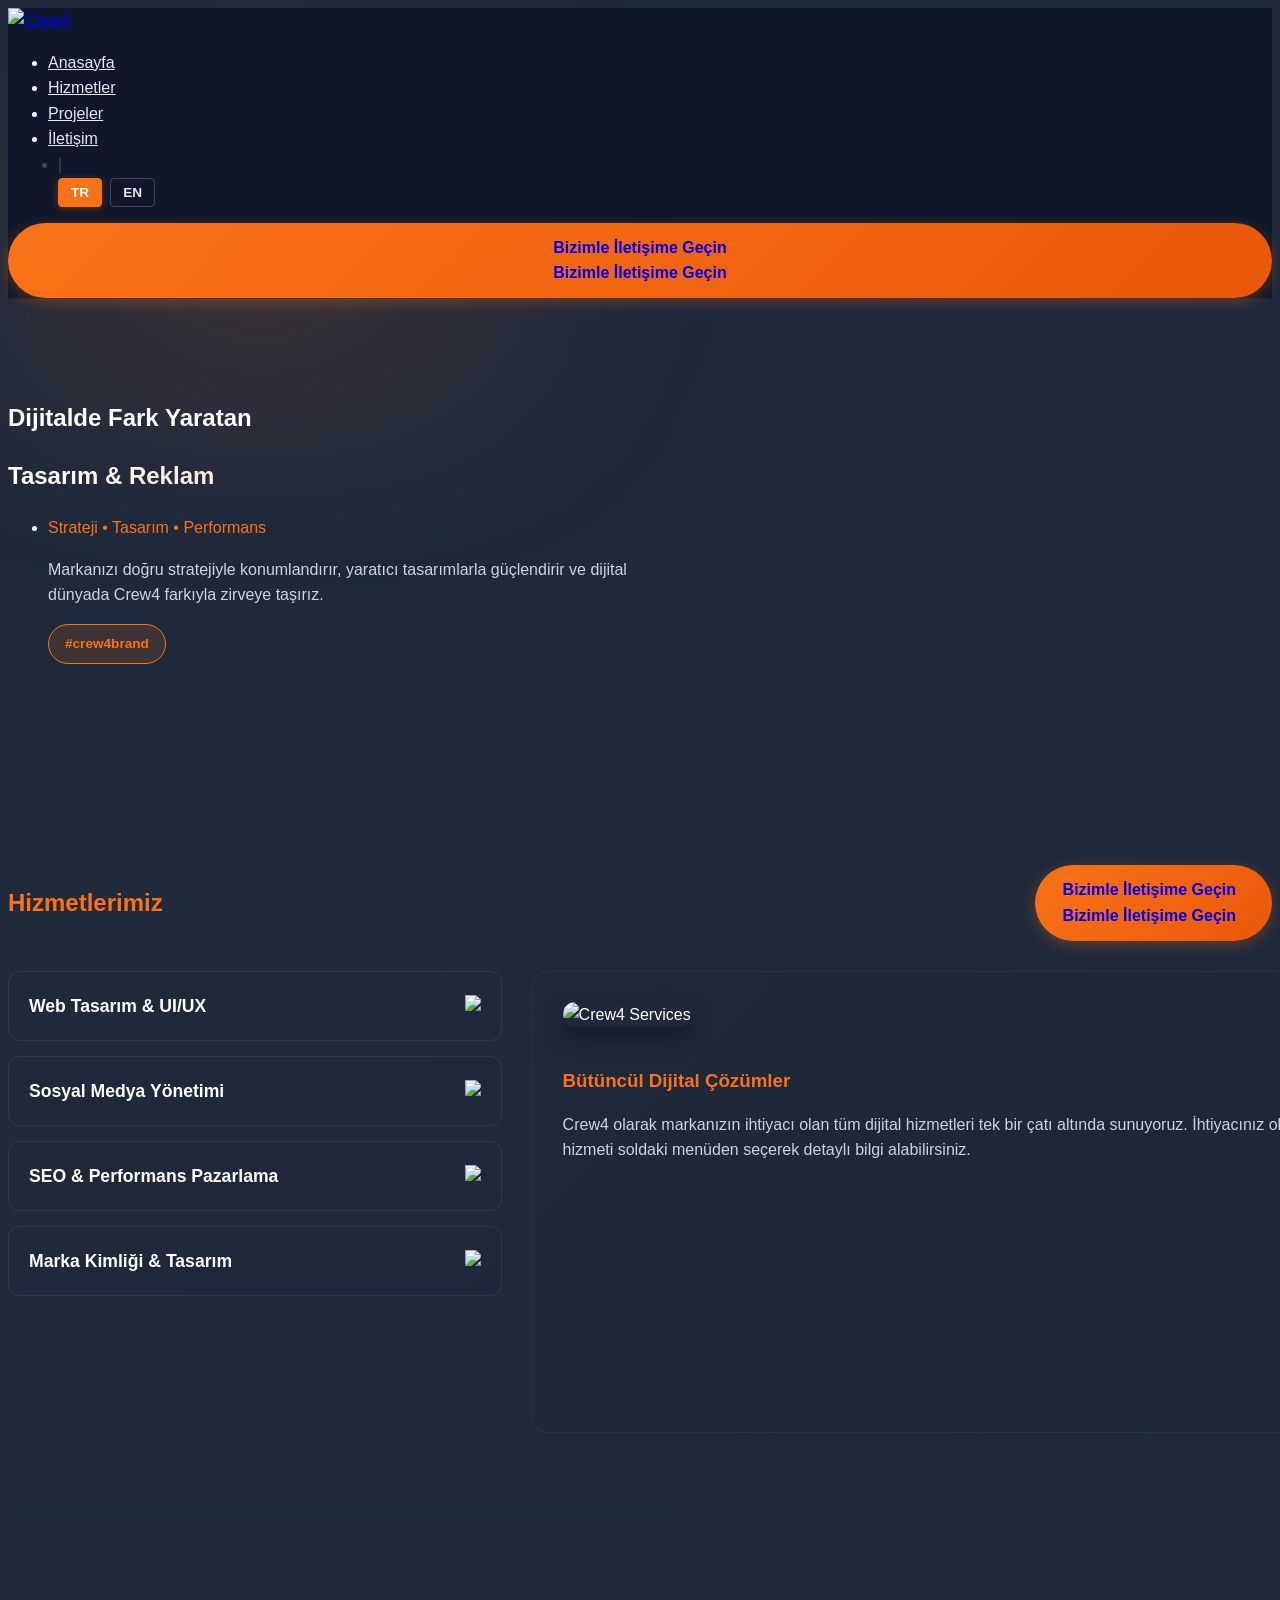
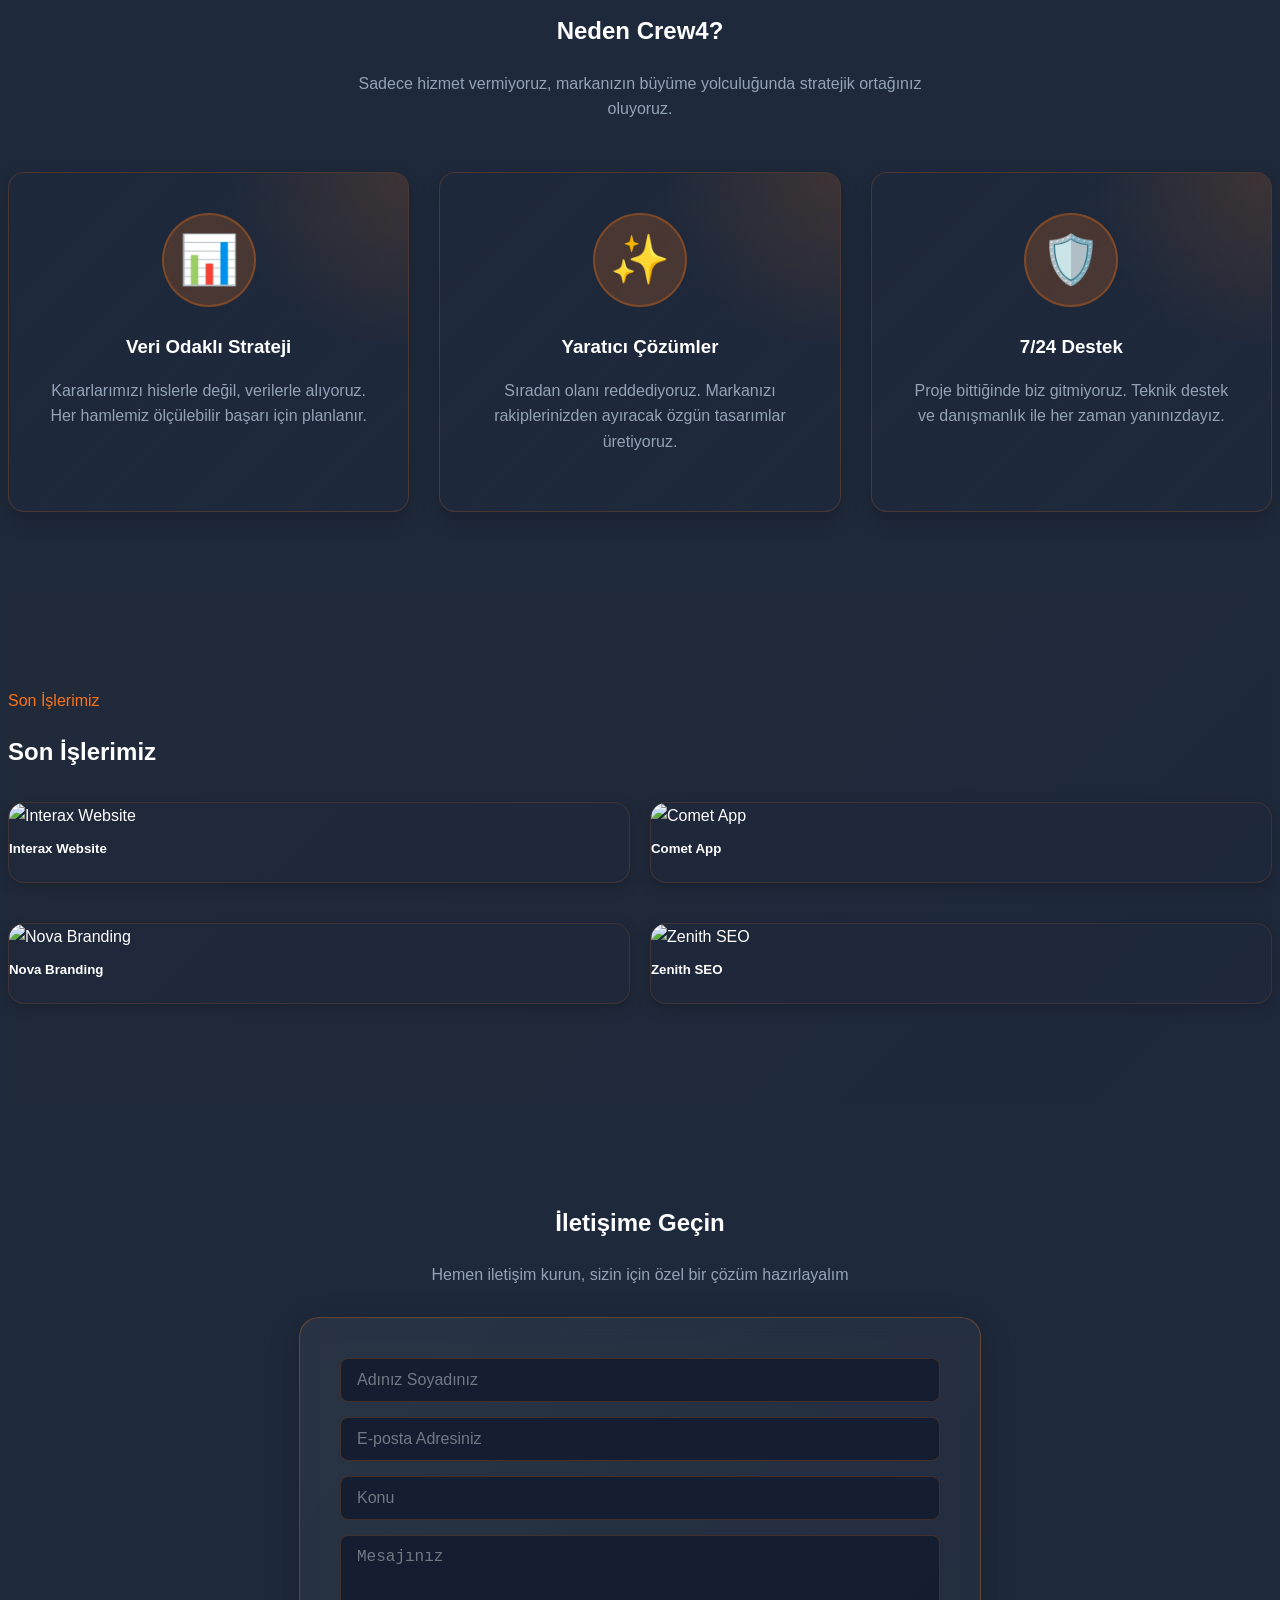
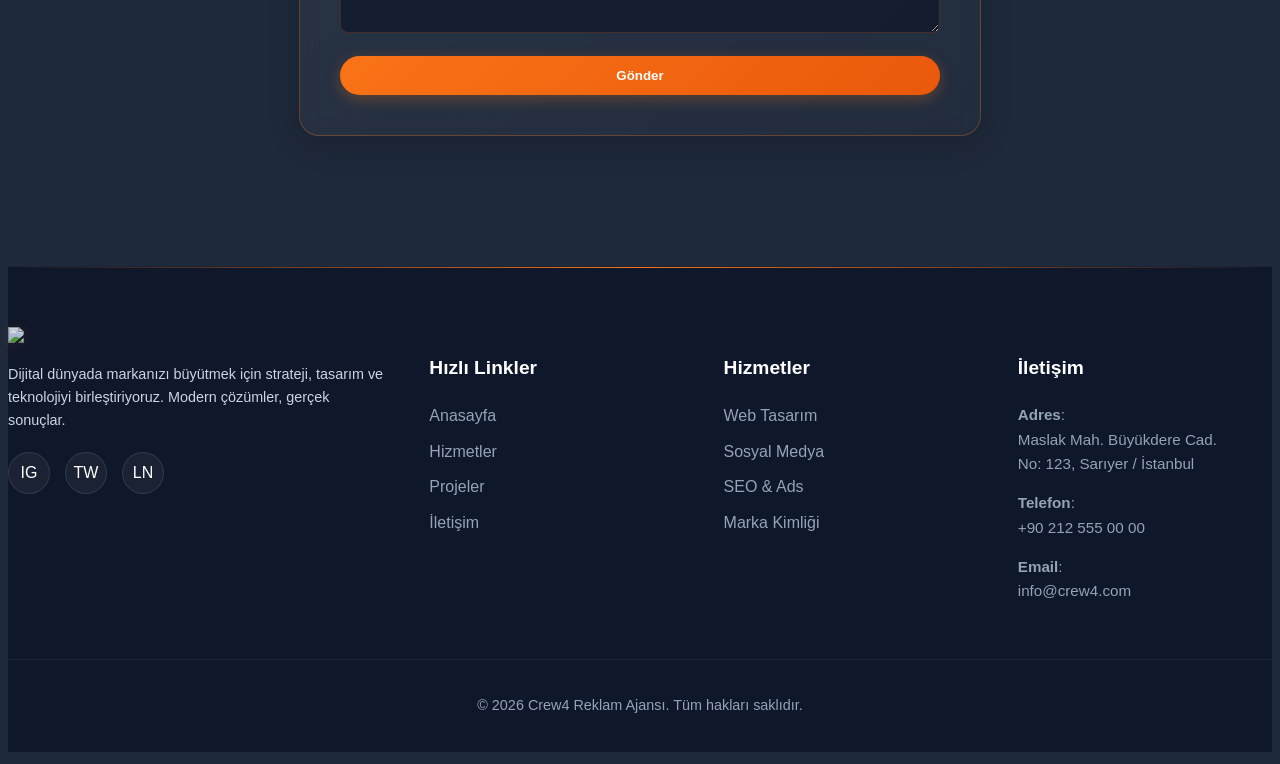
==== commit c7c094bf: "v1.1.0" ====
--- a/index.html
+++ b/index.html
@@ -64,7 +64,7 @@
                             </div>
                         </nav>
                         <div class="menu-button w-nav-button">
-                            <div class="w-icon-nav-menu"></div>
+                            <span></span>
                         </div>
                     </div>
                 </div>
@@ -135,14 +135,16 @@
                             </div>
                             <div class="service-item-wrap" onclick="toggleService('social', this)" data-aos="fade-up"
                                 data-aos-delay="100">
-                                <h4 class="service-title" data-translate="services.social.title">Sosyal Medya Yönetimi</h4>
+                                <h4 class="service-title" data-translate="services.social.title">Sosyal Medya Yönetimi
+                                </h4>
                                 <div class="service-icon-box"><img
                                         src="https://cdn.prod.website-files.com/6988daaeeaa3c0b1b8065fe0/6988dab0eaa3c0b1b8066057_arrow-right-primary.svg"
                                         class="sevice-icon"></div>
                             </div>
                             <div class="service-item-wrap" onclick="toggleService('seo', this)" data-aos="fade-up"
                                 data-aos-delay="200">
-                                <h4 class="service-title" data-translate="services.seo.title">SEO & Dijital Pazarlama</h4>
+                                <h4 class="service-title" data-translate="services.seo.title">SEO & Dijital Pazarlama
+                                </h4>
                                 <div class="service-icon-box"><img
                                         src="https://cdn.prod.website-files.com/6988daaeeaa3c0b1b8065fe0/6988dab0eaa3c0b1b8066057_arrow-right-primary.svg"
                                         class="sevice-icon"></div>
--- a/assets/css/style.css
+++ b/assets/css/style.css
@@ -168,13 +168,11 @@
   box-shadow: 0 2px 8px rgba(249, 115, 22, 0.3);
 }
 
-@media (max-width: 767px) {
-  .lang-separator {
-    display: none;
-  }
-
-  .lang-selector {
-    margin-left: 0;
+@media (max-width: 991px) {
+  .nav-menu-wrapper,
+  .w-nav-menu,
+  .w-nav-overlay {
+    display: none !important;
   }
 }
 
@@ -398,6 +396,53 @@
 .content-text p {
   color: #cbd5e1;
   line-height: 1.6;
+}
+
+/* --- MOBILE MENU: Spacing & Actions (added) --- */
+.mobile-fallback-actions {
+  margin-top: 40px; /* ana boşluk: link listesinden sonra */
+  display: flex;
+  flex-direction: column;
+  gap: 18px; /* butonlar arası boşluk */
+}
+
+.mobile-fallback-actions .contact-button {
+  margin-bottom: 6px;
+}
+
+.mobile-fallback-actions .language-selector {
+  opacity: 0.85;
+}
+
+/* Fallback: wrapper yoksa link listesinden hemen sonraki öğeye boşluk uygula */
+.mobile-fallback-links-list + .mobile-fallback-inner,
+.mobile-fallback-links-list + * {
+  margin-top: 40px;
+}
+
+.mobile-fallback-inner .language-selector {
+  margin-top: 18px;
+}
+
+/* İnce, çok hafif bir ayırıcı çizgiyle alt bölümü nazikçe ayır */
+.mobile-fallback-actions::before {
+  content: "";
+  display: block;
+  height: 1px;
+  background: rgba(255, 255, 255, 0.04);
+  margin-bottom: 12px;
+  border-radius: 1px;
+}
+
+@media (max-width: 480px) {
+  .mobile-fallback-actions {
+    margin-top: 32px;
+    gap: 14px;
+  }
+  .mobile-fallback-links-list + .mobile-fallback-inner,
+  .mobile-fallback-links-list + * {
+    margin-top: 32px;
+  }
 }
 
 /* --- PROJELER --- */
@@ -777,6 +822,78 @@
   z-index: 1000;
 }
 
+/* MOBILE FALLBACK MENU - GLOBAL */
+.mobile-fallback-menu {
+  position: fixed;
+  inset: 0;
+  background: rgba(6, 10, 18, 0.85);
+  backdrop-filter: blur(6px);
+  z-index: 9999;
+  display: flex;
+  justify-content: flex-end;
+  opacity: 0;
+  pointer-events: none;
+  transition: opacity 0.35s ease;
+}
+
+.mobile-fallback-menu.open {
+  opacity: 1;
+  pointer-events: auto;
+}
+
+.mobile-fallback-inner {
+  width: 85%;
+  max-width: 400px;
+  height: 100%;
+  background: linear-gradient(
+    to bottom,
+    rgba(15, 23, 42, 0.98),
+    rgba(6, 10, 18, 0.95)
+  );
+  padding: 90px 30px 40px;
+  transform: translateX(100%);
+  transition: transform 0.4s cubic-bezier(0.4, 0, 0.2, 1);
+  display: flex;
+  flex-direction: column;
+  border-left: 1px solid rgba(249, 115, 22, 0.1);
+  gap: 22px;
+}
+
+.mobile-fallback-menu.open .mobile-fallback-inner {
+  transform: translateX(0);
+}
+
+body.nav-open {
+  overflow: hidden;
+}
+
+/* ===== MOBILE MENU SPACING FIX ===== */
+
+.mobile-fallback-links-list {
+  list-style: none;
+  padding: 0;
+  margin: 40px 0;
+  display: flex;
+  flex-direction: column;
+  gap: 28px;
+}
+
+.mobile-fallback-item {
+  margin: 0;
+}
+
+.mobile-fallback-item .fallback-link {
+  display: block;
+  font-size: 1.4rem;
+  font-weight: 600;
+  padding: 12px 0;
+  letter-spacing: 0.5px;
+}
+
+.w-icon-nav-menu {
+  display: none !important;
+}
+
 .menu-button:hover {
   background: rgba(249, 115, 22, 0.2);
   border-color: var(--primary-orange);
@@ -786,40 +903,46 @@
 .menu-button::after {
   content: "";
   display: block;
-  width: 24px;
-  height: 2px;
+  width: 26px;
+  height: 2.5px;
   background: var(--primary-orange);
   position: absolute;
   transition: var(--transition);
   border-radius: 2px;
 }
 
+.menu-button span {
+  width: 26px;
+  height: 2.5px;
+  background: var(--primary-orange);
+  border-radius: 2px;
+  position: absolute;
+  top: 50%;
+  transform: translateY(-50%);
+  transition: var(--transition);
+}
+
 .menu-button::before {
-  top: 15px;
+  top: 12px;
 }
 
 .menu-button::after {
-  bottom: 15px;
-}
-
-.menu-button .w-icon-nav-menu {
-  display: block;
-  width: 24px;
-  height: 2px;
-  background: var(--primary-orange);
-  position: absolute;
-  transition: var(--transition);
-  border-radius: 2px;
+  bottom: 12px;
 }
 
 .menu-button.active::before {
   transform: rotate(45deg);
-  top: 22px;
+  top: 50%;
 }
 
 .menu-button.active::after {
   transform: rotate(-45deg);
-  bottom: 22px;
+  bottom: auto;
+  top: 50%;
+}
+
+.menu-button.active span {
+  opacity: 0;
 }
 
 .menu-button.active .w-icon-nav-menu {
@@ -843,6 +966,11 @@
     padding: 60px 0;
   }
 
+  /* show hamburger on smaller desktops/tablets */
+  .menu-button {
+    display: flex;
+  }
+
   .services-header {
     flex-direction: column;
     align-items: flex-start;
@@ -884,52 +1012,186 @@
     gap: 15px;
   }
 
+  /* Always hide nav-menu-wrapper on mobile; fallback overlay is used instead */
   .nav-menu-wrapper {
-    position: fixed;
-    top: 70px;
-    left: 0;
-    right: 0;
+    display: none !important;
+    visibility: hidden !important;
+  }
+
+  .nav-menu-wrapper.mobile-open {
+    display: none !important;
+    visibility: hidden !important;
+  }
+
+  /* Position menu-button as floating close on the viewport when nav is open */
+  .menu-button {
+    position: fixed !important;
+    right: 18px !important;
+    top: 18px !important;
+    z-index: 4000 !important;
+    display: flex !important;
+  }
+
+  body.nav-open .menu-button {
+    right: 18px !important;
+  }
+
+  /* Left-aligned menu column for better readability */
+  .nav-menu {
+    max-width: 420px !important;
+    width: 100% !important;
+    margin: 0 !important;
+    padding: 20px 28px !important;
+    background: transparent !important;
+    border-radius: 0 !important;
+    box-shadow: none !important;
+  }
+
+  .nav-menu .nav-menu {
+    max-width: none !important;
+  }
+
+  .nav-menu-wrapper .nav-menu ul,
+  .nav-menu-wrapper .nav-menu > ul {
+    list-style: none !important;
+    padding: 0 !important;
+    margin: 0 !important;
+  }
+
+  .nav-menu-wrapper .nav-link {
+    display: block !important;
+    padding: 16px 0 !important;
+    color: #fff !important;
+    opacity: 0.95;
+    font-size: 1.25rem !important;
+    line-height: 1.2 !important;
+  }
+
+  .nav-menu-wrapper .navber-wrapper {
+    margin-top: 20px !important;
+  }
+
+  .nav-menu-wrapper .primary-btn-wrap {
+    margin-left: 0 !important;
+    margin-top: 16px !important;
+    display: inline-flex !important;
+  }
+
+  .lang-selector {
+    margin-top: 18px !important;
+    gap: 8px !important;
+  }
+
+  .mobile-fallback-menu.open {
+    opacity: 1;
+    pointer-events: auto;
+  }
+
+  .mobile-fallback-inner {
+    width: 85%;
+    max-width: 400px;
+    height: 100%;
+    background: linear-gradient(
+      to bottom,
+      rgba(15, 23, 42, 0.98),
+      rgba(6, 10, 18, 0.95)
+    );
+    padding: 90px 30px 40px;
+    transform: translateX(100%);
+    transition: transform 0.4s cubic-bezier(0.4, 0, 0.2, 1);
+    display: flex;
+    flex-direction: column;
+    border-left: 1px solid rgba(249, 115, 22, 0.1);
+  }
+
+  .mobile-fallback-menu.open .mobile-fallback-inner {
+    transform: translateX(0);
+  }
+
+  /* Links list */
+  .mobile-fallback-links-list {
+    list-style: none;
+    padding: 0;
+    margin: 0 0 30px 0;
+  }
+
+  .mobile-fallback-item .fallback-link {
+    color: #fff;
+    font-size: 1.3rem;
+    font-weight: 600;
+    text-decoration: none;
+    transition: color 0.3s ease;
+    display: block;
+  }
+
+  .mobile-fallback-item .fallback-link:hover {
+    color: var(--primary-orange);
+  }
+
+  /* Actions (button + language) */
+  .mobile-fallback-actions {
+    margin-top: auto;
+    display: flex;
+    flex-direction: column;
+    gap: 32px;
+  }
+
+  .fallback-primary-btn {
+    width: 100%;
+    font-size: 0.95rem;
+    padding: 12px 24px !important;
     background: linear-gradient(
       135deg,
-      rgba(249, 115, 22, 0.05) 0%,
-      rgba(15, 23, 42, 0.95) 100%
-    );
-    backdrop-filter: blur(10px);
-    border-bottom: 1px solid rgba(249, 115, 22, 0.2);
-    padding: 20px 0;
-    transform: translateX(-100%);
-    opacity: 0;
-    visibility: hidden;
-    transition: all 0.3s cubic-bezier(0.4, 0, 0.2, 1);
-    max-height: calc(100vh - 70px);
-    overflow-y: auto;
-    z-index: 999;
-  }
-
-  .nav-menu-wrapper.mobile-open {
-    transform: translateX(0);
-    opacity: 1;
-    visibility: visible;
-  }
-
-  .nav-menu {
+      var(--primary-orange),
+      #f97316
+    ) !important;
+    border: none !important;
+    border-radius: 8px !important;
+    font-weight: 700 !important;
+    letter-spacing: 0.5px !important;
+    box-shadow: 0 4px 15px rgba(249, 115, 22, 0.3) !important;
+    transition: all 0.3s ease !important;
+    margin-bottom: 36px;
+  }
+
+  .fallback-primary-btn:hover {
+    transform: translateY(-2px);
+    box-shadow: 0 6px 20px rgba(249, 115, 22, 0.5) !important;
+  }
+
+  .mobile-fallback-lang {
     display: flex;
-    flex-direction: column;
-    padding: 20px;
-  }
-
-  .nav-menu li {
-    margin-bottom: 12px;
-  }
-
-  .nav-link {
-    display: block;
-    padding: 10px 0;
-    color: #e2e8f0 !important;
-  }
-
-  .nav-link:hover {
-    color: var(--primary-orange) !important;
+    gap: 12px;
+    justify-content: flex-start;
+    align-items: center;
+  }
+
+  .fallback-lang-btn {
+    background: rgba(249, 115, 22, 0.1);
+    border: 1px solid rgba(249, 115, 22, 0.25);
+    color: #fff;
+    padding: 8px 14px;
+    border-radius: 6px;
+    cursor: pointer;
+    font-weight: 600;
+    font-size: 0.9rem;
+    transition: all 0.3s ease;
+  }
+
+  .fallback-lang-btn:hover {
+    border-color: var(--primary-orange);
+    background: rgba(249, 115, 22, 0.2);
+  }
+
+  .fallback-lang-btn.active {
+    background: var(--primary-orange);
+    border-color: var(--primary-orange);
+    color: #fff;
+  }
+
+  /* Keep brand and menu-button visible while hiding the original menu contents */
+  body.nav-open .navber-wrap {
+    z-index: 3100;
   }
 
   .lang-separator {
@@ -989,6 +1251,48 @@
   .primary-btn-wrap {
     padding: 10px 20px;
     font-size: 0.9rem;
+  }
+}
+
+/* --- HERO / BANNER MOBILE FIXES --- */
+@media (max-width: 767px) {
+  .banner-image-wrap {
+    width: 100% !important;
+    margin-top: 20px;
+    order: 2;
+    position: relative !important;
+    transform: none !important;
+  }
+
+  .list.banner {
+    display: block;
+    width: 100%;
+  }
+
+  .banner-list-flex {
+    width: 100%;
+    gap: 12px;
+  }
+
+  .banner-list-text {
+    max-width: 100% !important;
+    word-wrap: break-word;
+    overflow-wrap: anywhere;
+    hyphens: auto;
+  }
+
+  /* Ensure parent container stacks content vertically on mobile */
+  .w-layout-blockcontainer.container.w-container {
+    display: flex;
+    flex-direction: column;
+    align-items: stretch;
+    gap: 20px;
+  }
+
+  .animation-wrap,
+  .heading,
+  .hero-subheading {
+    word-break: break-word;
   }
 }
 
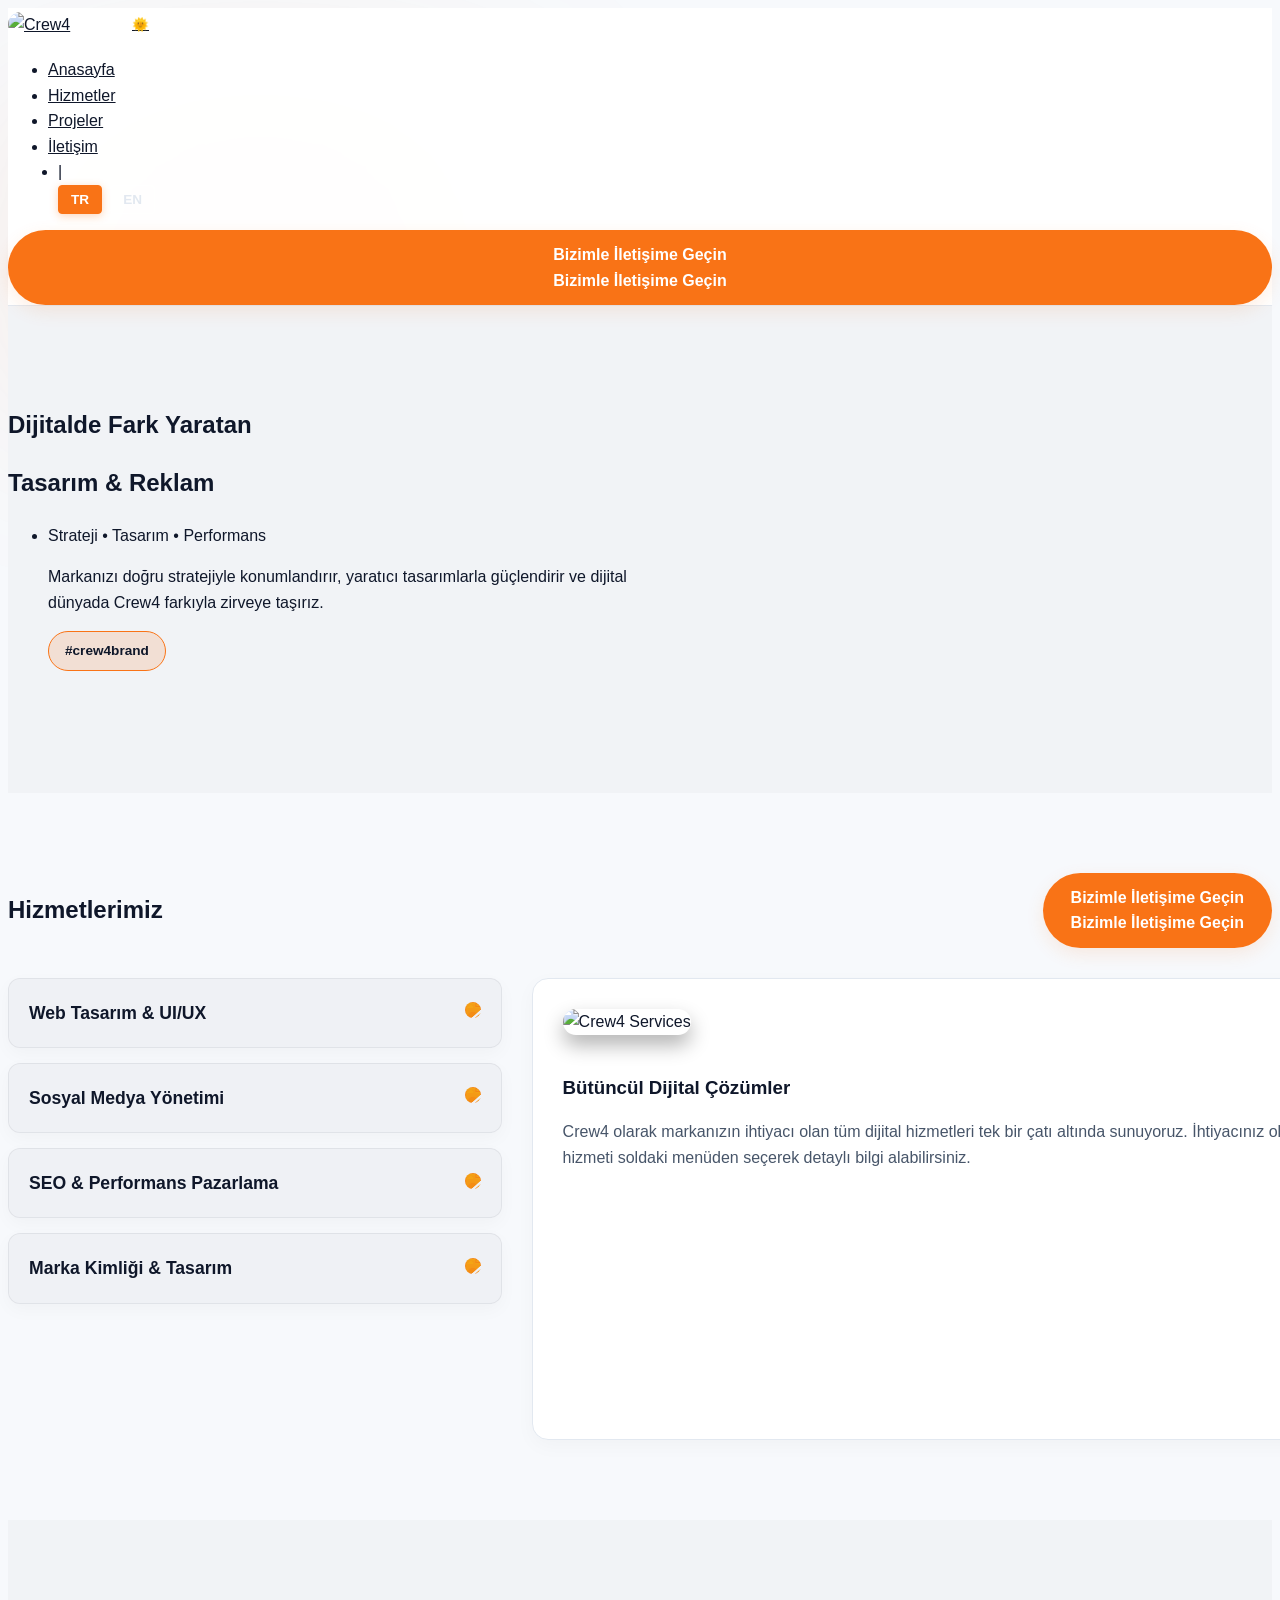
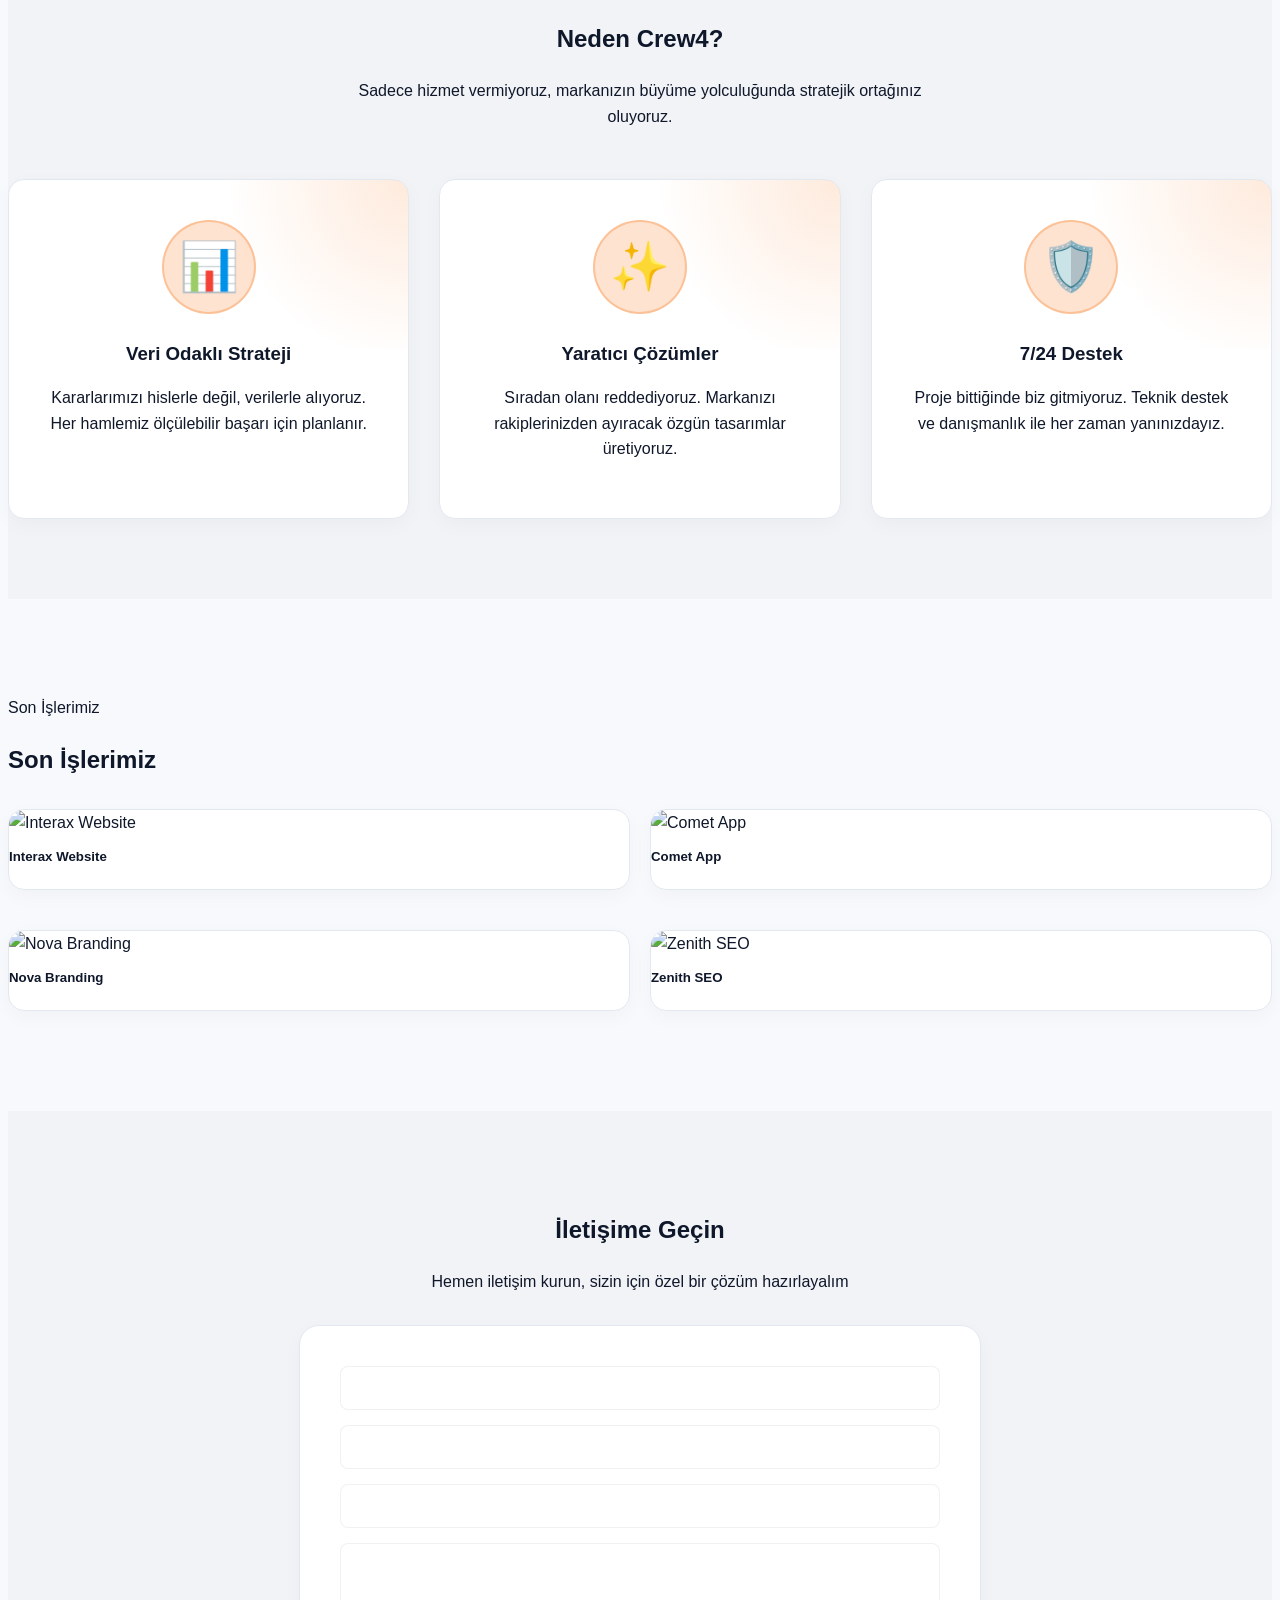
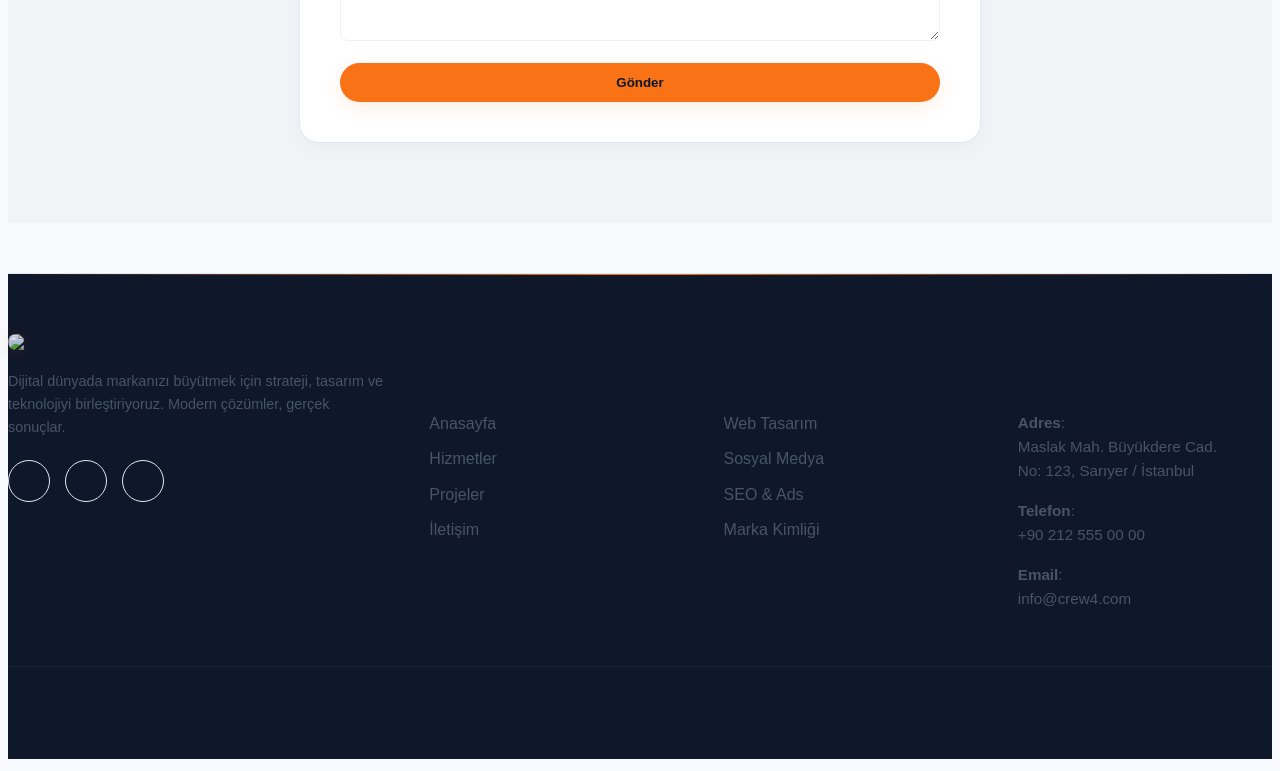
==== commit acecedb5: "v1.1.1" ====
--- a/index.html
+++ b/index.html
@@ -115,10 +115,6 @@
                         <div class="text-wrap">
                             <div class="button-text" data-translate="services.contactBtn">İletişime Geç</div>
                             <div class="button-text" data-translate="services.contactBtn">İletişime Geç</div>
-                        </div>
-                        <div class="icon-wrapper">
-                            <img src="https://cdn.prod.website-files.com/6988daaeeaa3c0b1b8065fe0/6988dab0eaa3c0b1b8066036_arrow-right.svg"
-                                alt="" class="arrow-01">
                         </div>
                     </a>
                 </div>
--- a/assets/css/style.css
+++ b/assets/css/style.css
@@ -7,6 +7,35 @@
   --success: #10b981;
   --error: #ef4444;
   --transition: all 0.3s cubic-bezier(0.4, 0, 0.2, 1);
+
+  /* Theme tokens (dark defaults) */
+  --bg: var(--darker-blue);
+  --surface: var(--dark-blue);
+  --text: #ffffff;
+  --muted: var(--text-gray);
+  --border: rgba(255, 255, 255, 0.05);
+  --navbar-bg: rgba(15, 23, 42, 0.95);
+  --navbar-bg-scrolled: rgba(15, 23, 42, 0.98);
+  --navbar-border: rgba(255, 255, 255, 0.05);
+  --footer-bg: var(--darker-blue);
+
+  /* Additional light palette tokens (for theme-light) */
+  --bg-primary: #f7f9fc;
+  --bg-secondary: #eef2f7;
+  --bg-card: #ffffff;
+
+  --text-primary: #0f172a;
+  --text-secondary: #475569;
+  --text-muted: #94a3b8;
+
+  --accent-primary: #f97316;
+  --accent-hover: #ea580c;
+
+  --border-light: #e2e8f0;
+  --border-soft: #f1f5f9;
+
+  --shadow-soft: 0 10px 30px rgba(15, 23, 42, 0.05);
+  --shadow-hover: 0 20px 50px rgba(15, 23, 42, 0.08);
 }
 
 html {
@@ -14,8 +43,8 @@
 }
 
 body {
-  background-color: var(--dark-blue);
-  color: #ffffff;
+  background-color: var(--bg);
+  color: var(--text);
   font-family:
     "Inter",
     -apple-system,
@@ -71,14 +100,14 @@
   position: sticky;
   top: 0;
   z-index: 100;
-  background: rgba(15, 23, 42, 0.95) !important;
+  background: var(--navbar-bg) !important;
   backdrop-filter: blur(10px);
-  border-bottom: 1px solid rgba(255, 255, 255, 0.05);
+  border-bottom: 1px solid var(--navbar-border);
   transition: var(--transition);
 }
 
 .navbar.scrolled {
-  background: rgba(15, 23, 42, 0.98) !important;
+  background: var(--navbar-bg-scrolled) !important;
   box-shadow: 0 4px 30px rgba(0, 0, 0, 0.3);
 }
 
@@ -323,6 +352,22 @@
   position: relative;
   z-index: 1;
   transition: color 0.3s cubic-bezier(0.4, 0, 0.2, 1);
+}
+
+/* Make service item arrow icons use the orange accent (convert purple -> orange)
+   Using CSS filter on the SVG <img> to avoid replacing assets. */
+.service-item-wrap .sevice-icon,
+.service-item-wrap .service-icon-box img,
+.service-icon-box img.sevice-icon {
+  transition: filter 0.25s var(--transition);
+  /* Stronger filter to shift most colors towards the orange accent */
+  filter: invert(36%) sepia(82%) saturate(700%) hue-rotate(-10deg)
+    brightness(0.98) contrast(0.95) !important;
+}
+.service-item-wrap:hover .sevice-icon,
+.service-item-wrap:hover .service-icon-box img,
+.service-item-wrap:hover .service-icon-box img.sevice-icon {
+  filter: none !important;
 }
 
 .service-item-wrap:hover {
@@ -676,8 +721,8 @@
 
 /* --- FOOTER --- */
 .footer {
-  background: var(--darker-blue);
-  border-top: 1px solid rgba(255, 255, 255, 0.05);
+  background: var(--footer-bg);
+  border-top: 1px solid var(--border);
   margin-top: 50px;
   padding: 60px 0 20px;
   position: relative;
@@ -1525,3 +1570,358 @@
     transform: translateY(0);
   }
 }
+
+/* Theme toggle button (inserted into navbar via JS) */
+.theme-toggle {
+  background: transparent;
+  border: 1px solid rgba(255, 255, 255, 0.06);
+  color: inherit;
+  padding: 8px 10px;
+  border-radius: 8px;
+  display: inline-flex;
+  align-items: center;
+  gap: 8px;
+  cursor: pointer;
+  transition: var(--transition);
+  font-weight: 600;
+}
+.theme-toggle:hover {
+  transform: translateY(-2px);
+}
+
+/* Light theme overrides */
+.theme-light {
+  /* Palette requested by user */
+  --bg: #f8f9fb; /* Soft White - body background */
+  --surface: #ffffff; /* card / surface */
+  --text: #0f172a; /* Primary text (nearly black) */
+  --muted: #475569; /* Secondary text (slate grey) */
+  --primary-orange: #f97316; /* Accent (CTA) - keep same */
+  --primary-orange-hover: #ea580c; /* Hover */
+  --border: #e2e8f0; /* Soft line */
+  --navbar-bg: rgba(255, 255, 255, 0.95);
+  --navbar-bg-scrolled: rgba(255, 255, 255, 0.98);
+  --navbar-border: var(--border);
+  --footer-bg: #ffffff;
+}
+
+/* Light-theme component overrides for improved contrast & aesthetics */
+.theme-light h1.heading {
+  background: linear-gradient(to right, #0f172a, var(--primary-orange));
+  -webkit-background-clip: text;
+  -webkit-text-fill-color: transparent;
+}
+.theme-light .hero-subheading {
+  color: var(--muted);
+}
+.theme-light .nav-link {
+  color: var(--text) !important;
+}
+.theme-light .nav-link::after {
+  background: var(--primary-orange);
+}
+.theme-light .nav-link:hover {
+  color: var(--primary-orange) !important;
+}
+.theme-light .navbar-brand img {
+  filter: none;
+}
+
+.theme-light .service-item-wrap {
+  background: rgba(15, 23, 42, 0.03);
+  border: 1px solid rgba(15, 23, 42, 0.06);
+  color: var(--text);
+  box-shadow: 0 6px 18px rgba(15, 23, 42, 0.03);
+}
+.theme-light .service-item-wrap:hover {
+  background: rgba(249, 115, 22, 0.03);
+  border-color: rgba(249, 115, 22, 0.12);
+  box-shadow: 0 8px 24px rgba(15, 23, 42, 0.04);
+}
+.theme-light .service-item-wrap h4 {
+  color: var(--text);
+}
+.theme-light .service-item-wrap:hover h4 {
+  color: var(--primary-orange);
+}
+
+.theme-light .service-content-display,
+.theme-light .project-modal-content,
+.theme-light .contact-form-container,
+.theme-light .feature-card,
+.theme-light .project-wrap {
+  background: var(--surface);
+  border: 1px solid var(--border);
+  color: var(--text);
+  box-shadow: 0 6px 20px rgba(15, 23, 42, 0.03);
+}
+
+/* Light theme: body & section alternation */
+.theme-light body {
+  background: var(--bg);
+}
+.theme-light .section {
+  background: transparent; /* reset dark gradients */
+}
+.theme-light .section:nth-child(even) {
+  background: #f1f3f6; /* Section alternative */
+}
+
+/* Headline and paragraph colors */
+.theme-light h1.heading {
+  background: none !important;
+  -webkit-text-fill-color: initial !important;
+  color: var(--text) !important;
+}
+.theme-light .content-text p,
+.theme-light p {
+  color: var(--muted) !important;
+}
+
+/* Primary (filled) CTA for light theme */
+.theme-light .primary-btn-wrap {
+  background: var(--primary-orange) !important;
+  color: #ffffff !important;
+  box-shadow: 0 6px 18px rgba(249, 115, 22, 0.12) !important;
+}
+.theme-light .primary-btn-wrap:hover {
+  background: var(--primary-orange-hover) !important;
+}
+
+/* Outline button utility to match spec */
+.theme-light .outline-btn {
+  background: transparent !important;
+  border: 1px solid #0f172a !important;
+  color: #0f172a !important;
+}
+
+/* Adjust small UI pieces */
+.theme-light .footer-col p,
+.theme-light .footer-links a {
+  color: var(--muted) !important;
+}
+.theme-light .footer-bottom {
+  color: var(--muted) !important;
+}
+
+.theme-light .social-icon {
+  background: transparent !important;
+  border: 1px solid var(--border) !important;
+  color: var(--text) !important;
+}
+
+.theme-light .content-text p,
+.theme-light .footer-col p,
+.theme-light .project-section p {
+  color: var(--muted);
+}
+.theme-light .footer-col h4 {
+  color: var(--text);
+}
+.theme-light .footer-links a {
+  color: var(--muted);
+}
+.theme-light .social-icon {
+  background: rgba(15, 23, 42, 0.03);
+  color: var(--text);
+  border: 1px solid rgba(15, 23, 42, 0.04);
+}
+.theme-light .primary-btn-wrap::before {
+  background: rgba(0, 0, 0, 0.04);
+}
+.theme-light .menu-button {
+  background: rgba(249, 115, 22, 0.06);
+  border: 1px solid rgba(15, 23, 42, 0.06);
+}
+.theme-light .mobile-fallback-inner {
+  background: linear-gradient(
+    to bottom,
+    rgba(255, 255, 255, 0.98),
+    rgba(248, 250, 252, 0.98)
+  );
+  border-left: 1px solid rgba(15, 23, 42, 0.06);
+}
+
+.theme-light .contact-input {
+  background: rgba(255, 255, 255, 0.95) !important;
+  color: var(--text) !important;
+  border: 1px solid rgba(15, 23, 42, 0.06) !important;
+}
+
+.theme-light .project-modal-body,
+.theme-light .project-wrapper {
+  color: var(--text);
+}
+
+.theme-light .footer-bottom {
+  color: var(--muted);
+}
+
+/* --- LIGHT THEME: Additional components per user request --- */
+.theme-light,
+body.light-theme {
+  /* ensure variables are available when body.light-theme is used */
+}
+
+.theme-light body,
+body.light-theme {
+  background: var(--bg-primary);
+  color: var(--text-primary);
+}
+
+/* Section alternation */
+.theme-light .section-light {
+  background: var(--bg-primary);
+}
+.theme-light .section-alt {
+  background: var(--bg-secondary);
+}
+
+/* Typography */
+.theme-light h1,
+.theme-light h2,
+.theme-light h3,
+body.light-theme h1,
+body.light-theme h2,
+body.light-theme h3 {
+  color: var(--text-primary);
+}
+.theme-light p,
+body.light-theme p {
+  color: var(--text-secondary);
+}
+
+/* Card */
+.theme-light .card {
+  background: var(--bg-card);
+  border: 1px solid var(--border-light);
+  border-radius: 18px;
+  box-shadow: var(--shadow-soft);
+  transition: 0.3s ease;
+}
+.theme-light .card:hover {
+  transform: translateY(-4px);
+  box-shadow: var(--shadow-hover);
+}
+
+/* Buttons */
+.theme-light .button-primary {
+  background: var(--accent-primary);
+  color: #ffffff;
+  border-radius: 12px;
+  padding: 14px 28px;
+  font-weight: 600;
+  transition: 0.25s ease;
+}
+.theme-light .button-primary:hover {
+  background: var(--accent-hover);
+  transform: translateY(-2px);
+}
+.theme-light .button-outline {
+  background: transparent;
+  border: 1px solid var(--text-primary);
+  color: var(--text-primary);
+  border-radius: 12px;
+  padding: 14px 28px;
+}
+.theme-light .button-outline:hover {
+  background: var(--text-primary);
+  color: white;
+}
+
+/* Navbar light variant */
+.navbar.light-theme {
+  background: rgba(255, 255, 255, 0.8);
+  backdrop-filter: blur(14px);
+  border-bottom: 1px solid var(--border-light);
+}
+.navbar.light-theme .nav-link {
+  color: var(--text-secondary) !important;
+}
+.navbar.light-theme .nav-link:hover {
+  color: var(--text-primary) !important;
+}
+
+/* Images */
+.theme-light img {
+  border-radius: 16px;
+}
+.theme-light .card img {
+  aspect-ratio: 4/3;
+  object-fit: cover;
+}
+.theme-light .portfolio-item img {
+  aspect-ratio: 1/1;
+  object-fit: cover;
+}
+
+/* Stats */
+.theme-light .stats-section {
+  background: var(--bg-card);
+}
+.theme-light .stat-number {
+  color: var(--accent-primary);
+  font-weight: 700;
+}
+
+/* Footer: dark footer on light site */
+.theme-light .footer {
+  background: #0f172a;
+  color: white;
+}
+.theme-light .footer a {
+  color: #cbd5e1;
+}
+.theme-light .footer a:hover {
+  color: white;
+}
+
+/* Small touches */
+.theme-light hr {
+  border-color: var(--border-soft);
+}
+.theme-light input,
+.theme-light textarea,
+body.light-theme input,
+body.light-theme textarea {
+  background: white;
+  border: 1px solid var(--border-light);
+  border-radius: 10px;
+}
+
+/* Prevent accidental white text on light backgrounds: force readable dark text
+   for common inline and block elements in the light theme. Exclude
+   primary buttons and the footer (which intentionally use white). */
+.theme-light h1,
+.theme-light h2,
+.theme-light h3,
+.theme-light h4,
+.theme-light h5,
+.theme-light h6,
+.theme-light p,
+.theme-light a,
+.theme-light li,
+.theme-light span,
+.theme-light label,
+.theme-light small,
+body.light-theme h1,
+body.light-theme h2,
+body.light-theme h3,
+body.light-theme p,
+body.light-theme a,
+body.light-theme li,
+body.light-theme span,
+body.light-theme label,
+body.light-theme small {
+  color: var(--text) !important;
+}
+
+/* Keep buttons and footer colors intact */
+.theme-light .primary-btn-wrap,
+.theme-light .button-primary,
+.theme-light .footer,
+body.light-theme .primary-btn-wrap,
+body.light-theme .button-primary,
+body.light-theme .footer {
+  /* no change here; these have their own rules */
+}
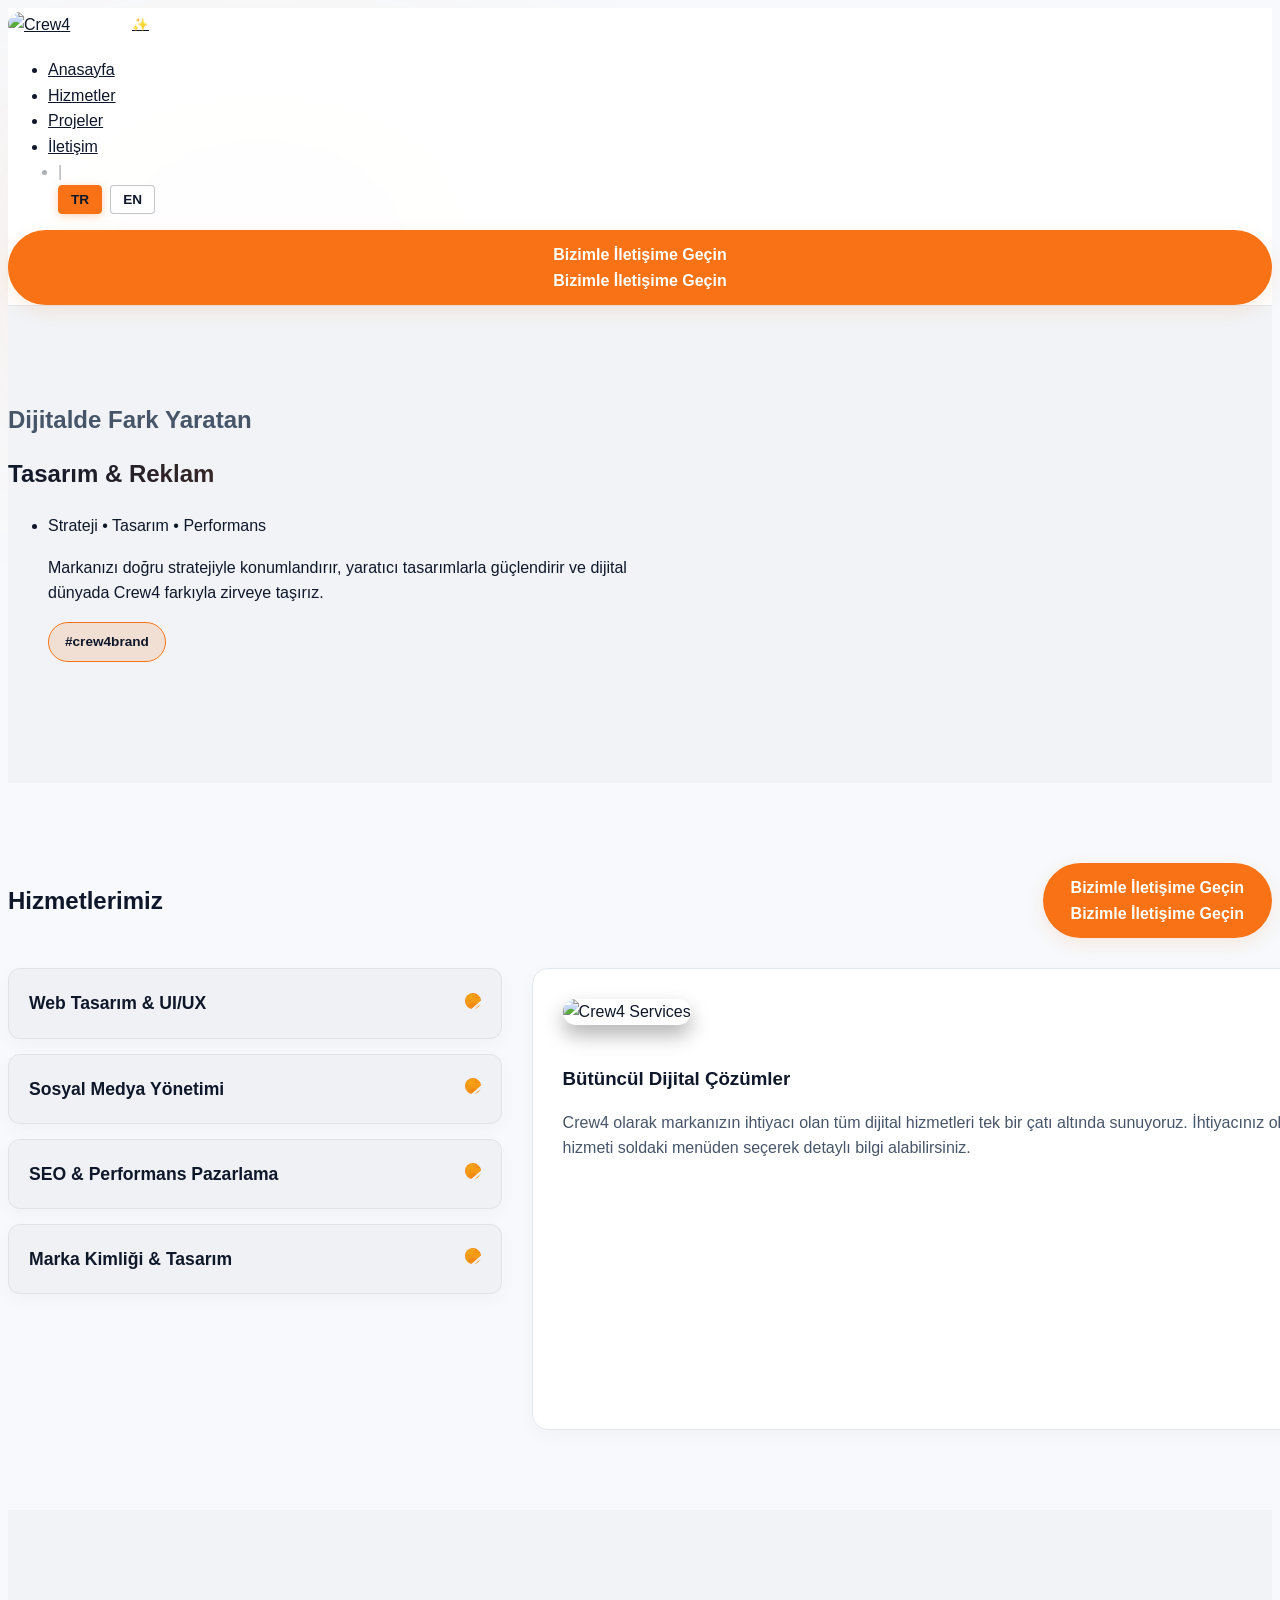
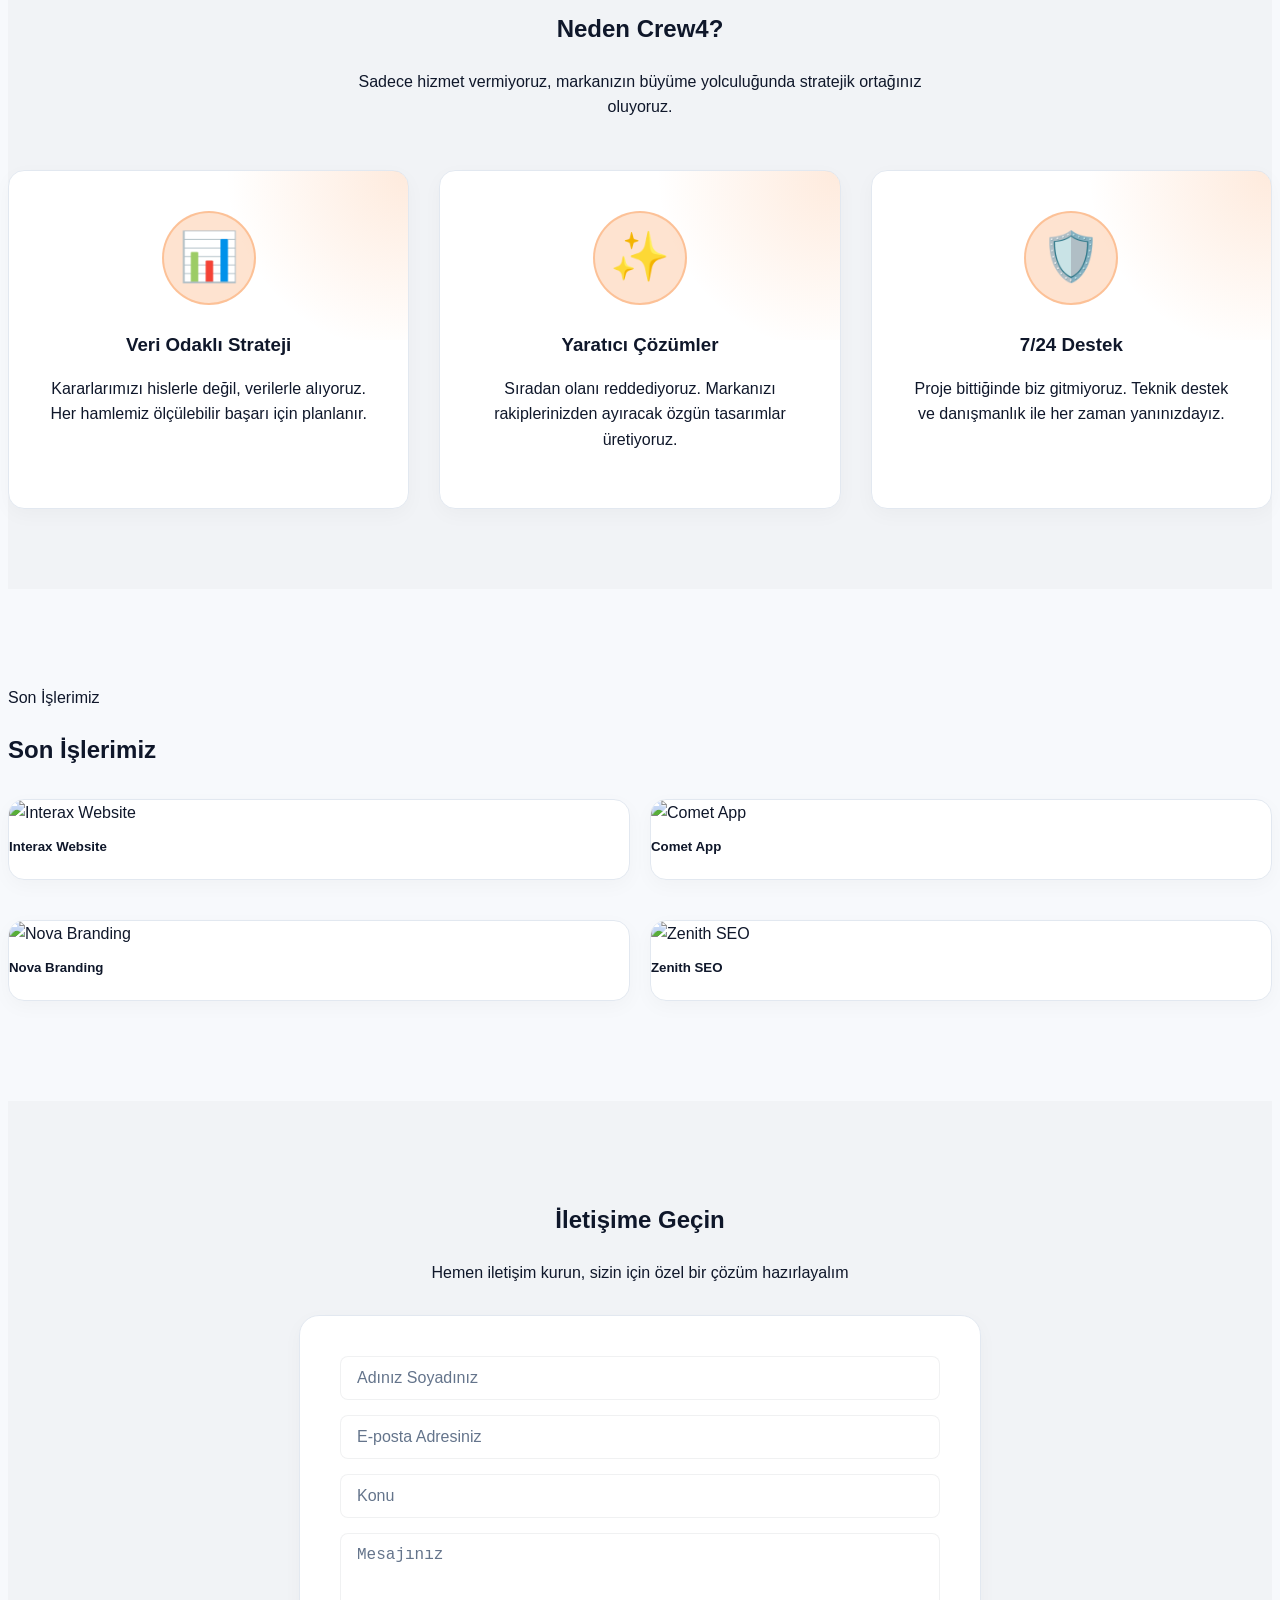
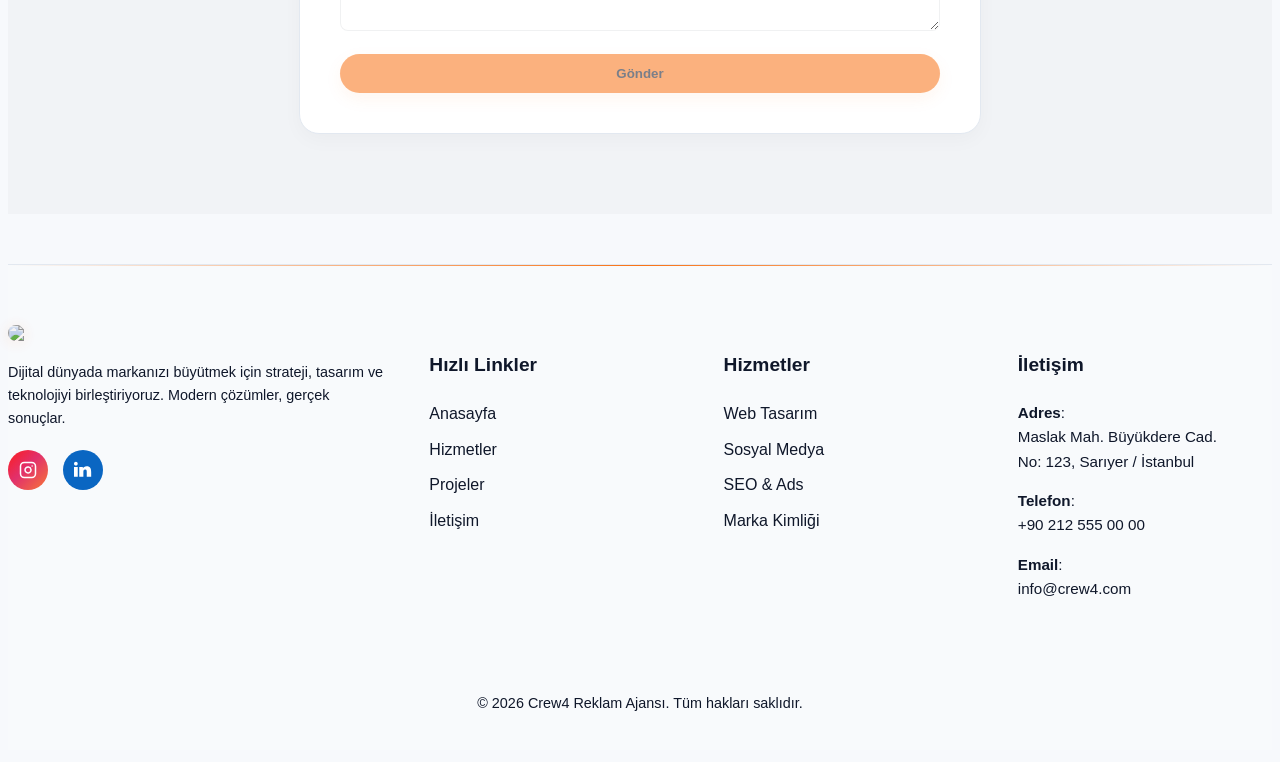
==== commit c0648c44: "v1.1.3" ====
--- a/index.html
+++ b/index.html
@@ -312,9 +312,24 @@
                             Dijital dünyada markanızı büyütmek için strateji, tasarım ve teknolojiyi birleştiriyoruz.
                             Modern çözümler, gerçek sonuçlar.</p>
                         <div class="social-links">
-                            <a href="#" class="social-icon">IG</a>
-                            <a href="#" class="social-icon">TW</a>
-                            <a href="#" class="social-icon">LN</a>
+                            <a href="https://www.instagram.com/crew4agency/" class="social-icon instagram-icon"
+                                target="_blank" rel="noopener noreferrer" aria-label="Instagram">
+                                <svg viewBox="0 0 24 24" fill="none" xmlns="http://www.w3.org/2000/svg"
+                                    aria-hidden="true" stroke="currentColor" stroke-width="2" stroke-linecap="round"
+                                    stroke-linejoin="round">
+                                    <rect x="2" y="2" width="20" height="20" rx="5" ry="5" />
+                                    <path d="M16 11.37A4 4 0 1 1 12.63 8 4 4 0 0 1 16 11.37z" />
+                                    <line x1="17.5" y1="6.5" x2="17.5" y2="6.5" />
+                                </svg>
+                            </a>
+                            <a href="https://www.linkedin.com/company/crew4agency/" class="social-icon linkedin-icon"
+                                target="_blank" rel="noopener noreferrer" aria-label="LinkedIn">
+                                <svg viewBox="0 0 24 24" fill="currentColor" xmlns="http://www.w3.org/2000/svg"
+                                    aria-hidden="true">
+                                    <path
+                                        d="M4.98 3.5C4.98 4.88 3.86 6 2.5 6S0 4.88 0 3.5 1.12 1 2.5 1 4.98 2.12 4.98 3.5zM0 8h5v13H0V8zm7 0h4.8v1.8h.1c.7-1.3 2.4-2.7 4.9-2.7 5.2 0 6.1 3.4 6.1 7.9V21H17v-6.2c0-1.5 0-3.4-2.1-3.4-2.1 0-2.4 1.6-2.4 3.3V21H7V8z" />
+                                </svg>
+                            </a>
                         </div>
                     </div>
                     <div class="footer-col">
@@ -339,8 +354,8 @@
                         <h4 data-translate="footer.contact">İletişim</h4>
                         <p>
                             <strong data-translate="footer.address">Adres</strong>:<br>
-                            Maslak Mah. Büyükdere Cad.<br>
-                            No: 123, Sarıyer / İstanbul
+                            <span data-content-key="footer.addressLines.line1">Maslak Mah. Büyükdere Cad.</span><br>
+                            <span data-content-key="footer.addressLines.line2">No: 123, Sarıyer / İstanbul</span>
                         </p>
                         <p><strong data-translate="footer.phone">Telefon</strong>:<br>+90 212 555 00 00</p>
                         <p><strong data-translate="footer.email">Email</strong>:<br>info@crew4.com</p>
@@ -361,10 +376,14 @@
     <script src="https://unpkg.com/aos@2.3.1/dist/aos.js"></script>
 
     <!-- Translation System -->
+    <script src="assets/js/site-texts.js"></script>
     <script src="assets/js/translations.js"></script>
 
     <!-- Projects Data -->
     <script src="assets/js/projects-data.js"></script>
+
+    <!-- Site config (loads `assets/js/site-config.json`) -->
+    <script src="assets/js/site-config.js"></script>
 
     <!-- Main Script -->
     <script src="assets/js/main.js"></script>
@@ -382,27 +401,27 @@
                     <p class="project-category" id="modalProjectCategory"></p>
 
                     <div class="project-section">
-                        <h3 id="modalLabelDescription">Description</h3>
+                        <h3 id="modalLabelDescription" data-translate="modal.description">Description</h3>
                         <p id="modalProjectDescription"></p>
                     </div>
 
                     <div class="project-section">
-                        <h3 id="modalLabelChallenge">Challenge</h3>
+                        <h3 id="modalLabelChallenge" data-translate="modal.challenge">Challenge</h3>
                         <p id="modalProjectChallenge"></p>
                     </div>
 
                     <div class="project-section">
-                        <h3 id="modalLabelSolution">Solution</h3>
+                        <h3 id="modalLabelSolution" data-translate="modal.solution">Solution</h3>
                         <p id="modalProjectSolution"></p>
                     </div>
 
                     <div class="project-section">
-                        <h3 id="modalLabelResults">Results</h3>
+                        <h3 id="modalLabelResults" data-translate="modal.results">Results</h3>
                         <ul id="modalProjectResults" class="results-list"></ul>
                     </div>
 
                     <div class="project-section">
-                        <h3 id="modalLabelTechnologies">Technologies</h3>
+                        <h3 id="modalLabelTechnologies" data-translate="modal.technologies">Technologies</h3>
                         <div id="modalProjectTechnologies" class="tech-tags"></div>
                     </div>
                 </div>
--- a/assets/css/style.css
+++ b/assets/css/style.css
@@ -264,6 +264,7 @@
 h1.heading {
   background: linear-gradient(to right, #ffffff, #f97316);
   -webkit-background-clip: text;
+  background-clip: text;
   -webkit-text-fill-color: transparent;
 }
 .hero-subheading {
@@ -364,10 +365,22 @@
   filter: invert(36%) sepia(82%) saturate(700%) hue-rotate(-10deg)
     brightness(0.98) contrast(0.95) !important;
 }
+
+/* Force orange-accent filter for icons in all interaction states so they
+   never revert to purple. Using the same transform as the base rule. */
 .service-item-wrap:hover .sevice-icon,
 .service-item-wrap:hover .service-icon-box img,
-.service-item-wrap:hover .service-icon-box img.sevice-icon {
-  filter: none !important;
+.service-item-wrap:hover .service-icon-box img.sevice-icon,
+.service-item-wrap:active .sevice-icon,
+.service-item-wrap:active .service-icon-box img,
+.service-item-wrap:focus-within .sevice-icon,
+.service-item-wrap:focus-within .service-icon-box img,
+.service-item-wrap.active-service .sevice-icon,
+.service-item-wrap.active-service .service-icon-box img,
+.service-item-wrap .sevice-icon:active,
+.service-item-wrap .service-icon-box img:active {
+  filter: invert(36%) sepia(82%) saturate(700%) hue-rotate(-10deg)
+    brightness(0.98) contrast(0.95) !important;
 }
 
 .service-item-wrap:hover {
@@ -836,11 +849,40 @@
   border: 1px solid rgba(255, 255, 255, 0.1);
 }
 
+.instagram-icon {
+  background: linear-gradient(135deg, #fd1d1d 0%, #e1306c 45%, #f77737 100%);
+  border-color: rgba(255, 255, 255, 0.25);
+  color: #fff;
+}
+
+.linkedin-icon {
+  background: #0a66c2;
+  border-color: rgba(255, 255, 255, 0.25);
+  color: #fff;
+}
+
 .social-icon:hover {
-  background: var(--primary-orange);
+  background: rgba(255, 255, 255, 0.1);
   border-color: var(--primary-orange);
   transform: translateY(-5px);
-  box-shadow: 0 5px 15px rgba(249, 115, 22, 0.3);
+  box-shadow:
+    0 0 0 2px rgba(249, 115, 22, 0.25),
+    0 10px 24px rgba(249, 115, 22, 0.28);
+}
+
+.instagram-icon:hover {
+  background: linear-gradient(135deg, #fd1d1d 0%, #e1306c 45%, #f77737 100%);
+}
+
+.linkedin-icon:hover {
+  background: #0a66c2;
+}
+
+/* Ensure inline SVG icons size and inherit color */
+.social-icon svg {
+  width: 18px;
+  height: 18px;
+  display: block;
 }
 
 .footer-bottom {
@@ -1402,14 +1444,15 @@
   background-color: var(--dark-blue);
   margin: 40px auto;
   padding: 30px;
-  max-width: 1000px;
+  max-width: 1120px;
+  width: 92vw;
   border-radius: 20px;
   border: 1px solid rgba(255, 255, 255, 0.05);
   animation: slideUp 0.3s ease-out;
 }
 
 .project-modal-close {
-  color: #aaa;
+  color: #fff;
   position: absolute;
   right: 20px;
   top: 20px;
@@ -1424,6 +1467,10 @@
   display: flex;
   align-items: center;
   justify-content: center;
+  z-index: 5;
+  background: rgba(15, 23, 42, 0.75);
+  border-radius: 999px;
+  border: 1px solid rgba(255, 255, 255, 0.2);
 }
 
 .project-modal-close:hover {
@@ -1434,17 +1481,23 @@
 
 .project-modal-body {
   display: grid;
-  grid-template-columns: 1fr 1fr;
+  grid-template-columns: minmax(420px, 1.2fr) 1fr;
   gap: 40px;
+  align-items: start;
 }
 
 .project-modal-image {
   position: sticky;
-  top: 100px;
+  top: 24px;
+  align-self: start;
 }
 
 .project-modal-image img {
   width: 100%;
+  aspect-ratio: 4 / 3;
+  object-fit: cover;
+  object-position: center;
+  max-height: 75vh;
   border-radius: 12px;
   box-shadow: 0 20px 60px rgba(0, 0, 0, 0.5);
 }
@@ -1528,6 +1581,15 @@
   .project-modal-content {
     margin: 20px 10px;
     padding: 20px;
+    padding-top: 60px;
+  }
+
+  .project-modal-close {
+    top: 10px;
+    right: 10px;
+    width: 44px;
+    height: 44px;
+    font-size: 32px;
   }
 
   .project-modal-body {
@@ -1609,6 +1671,7 @@
 .theme-light h1.heading {
   background: linear-gradient(to right, #0f172a, var(--primary-orange));
   -webkit-background-clip: text;
+  background-clip: text;
   -webkit-text-fill-color: transparent;
 }
 .theme-light .hero-subheading {
@@ -1669,9 +1732,15 @@
 
 /* Headline and paragraph colors */
 .theme-light h1.heading {
-  background: none !important;
-  -webkit-text-fill-color: initial !important;
-  color: var(--text) !important;
+  background: linear-gradient(
+    to right,
+    #0f172a,
+    var(--primary-orange)
+  ) !important;
+  -webkit-background-clip: text;
+  background-clip: text;
+  -webkit-text-fill-color: transparent !important;
+  color: transparent !important;
 }
 .theme-light .content-text p,
 .theme-light p {
@@ -1710,6 +1779,25 @@
   color: var(--text) !important;
 }
 
+.theme-light .instagram-icon,
+.theme-light .linkedin-icon {
+  color: #fff !important;
+  border: 0 !important;
+}
+
+.theme-light .instagram-icon {
+  background: linear-gradient(
+    135deg,
+    #fd1d1d 0%,
+    #e1306c 45%,
+    #f77737 100%
+  ) !important;
+}
+
+.theme-light .linkedin-icon {
+  background: #0a66c2 !important;
+}
+
 .theme-light .content-text p,
 .theme-light .footer-col p,
 .theme-light .project-section p {
@@ -1721,10 +1809,61 @@
 .theme-light .footer-links a {
   color: var(--muted);
 }
-.theme-light .social-icon {
+.theme-light .social-icon:not(.instagram-icon):not(.linkedin-icon) {
   background: rgba(15, 23, 42, 0.03);
   color: var(--text);
   border: 1px solid rgba(15, 23, 42, 0.04);
+}
+
+.theme-light .social-icon:hover {
+  transform: translateY(-5px);
+}
+
+.theme-light .instagram-icon:hover {
+  background: linear-gradient(
+    135deg,
+    #fd1d1d 0%,
+    #e1306c 45%,
+    #f77737 100%
+  ) !important;
+}
+
+.theme-light .linkedin-icon:hover {
+  background: #0a66c2 !important;
+}
+
+/* Final readability fixes for light theme (dark theme untouched) */
+.theme-light .navbar,
+.theme-light .section,
+.theme-light .container,
+.theme-light .footer-col,
+.theme-light .content-text,
+.theme-light .project-wrap,
+.theme-light .project-modal-content {
+  color: var(--text-primary);
+}
+
+.theme-light .project-title,
+.theme-light .project-modal-info h2,
+.theme-light .project-section p,
+.theme-light .results-list li,
+.theme-light h2[style*="color:white"] {
+  color: var(--text-primary) !important;
+}
+
+.theme-light .contact-input::placeholder {
+  color: #64748b !important;
+}
+
+.theme-light .mobile-fallback-links-list .fallback-link,
+.theme-light .mobile-fallback-actions .button-text,
+.theme-light .mobile-fallback-lang .lang-btn {
+  color: var(--text-primary) !important;
+}
+
+.theme-light .footer {
+  background: #f8fafc;
+  border-top: 1px solid var(--border-light);
 }
 .theme-light .primary-btn-wrap::before {
   background: rgba(0, 0, 0, 0.04);
@@ -1758,10 +1897,6 @@
 }
 
 /* --- LIGHT THEME: Additional components per user request --- */
-.theme-light,
-body.light-theme {
-  /* ensure variables are available when body.light-theme is used */
-}
 
 .theme-light body,
 body.light-theme {
@@ -1916,12 +2051,64 @@
   color: var(--text) !important;
 }
 
-/* Keep buttons and footer colors intact */
-.theme-light .primary-btn-wrap,
-.theme-light .button-primary,
-.theme-light .footer,
-body.light-theme .primary-btn-wrap,
-body.light-theme .button-primary,
-body.light-theme .footer {
-  /* no change here; these have their own rules */
-}
+/* Final pass to preserve readability in light theme */
+.theme-light .footer {
+  background: #f8fafc !important;
+  color: var(--text-primary) !important;
+}
+
+.theme-light .footer-col h4,
+.theme-light .footer-col p,
+.theme-light .footer-links a,
+.theme-light .footer-bottom {
+  color: var(--text-primary) !important;
+}
+
+.theme-light .footer-links a:hover {
+  color: var(--primary-orange) !important;
+}
+
+/* Light theme hero heading: same style as dark, light-optimized colors */
+.theme-light h1.heading {
+  background: linear-gradient(to right, #0f172a, #f97316) !important;
+  -webkit-background-clip: text !important;
+  background-clip: text !important;
+  -webkit-text-fill-color: transparent !important;
+  color: transparent !important;
+  text-shadow: none;
+}
+
+.theme-light h1.heading::after {
+  content: none !important;
+  display: none !important;
+}
+
+.theme-light .hero-subheading {
+  color: #475569 !important;
+  font-weight: 600;
+  letter-spacing: normal;
+  line-height: 1.2;
+}
+
+/* Light theme language switcher: black text in TR|EN boxes */
+.theme-light .lang-btn {
+  color: #0f172a !important;
+  border-color: rgba(15, 23, 42, 0.25) !important;
+  background: rgba(255, 255, 255, 0.9) !important;
+}
+
+.theme-light .lang-btn:hover {
+  color: #0f172a !important;
+  border-color: var(--primary-orange) !important;
+  background: rgba(249, 115, 22, 0.12) !important;
+}
+
+.theme-light .lang-btn.active {
+  color: #0f172a !important;
+  background: var(--primary-orange) !important;
+  border-color: var(--primary-orange) !important;
+}
+
+.theme-light .lang-separator {
+  color: rgba(15, 23, 42, 0.35) !important;
+}
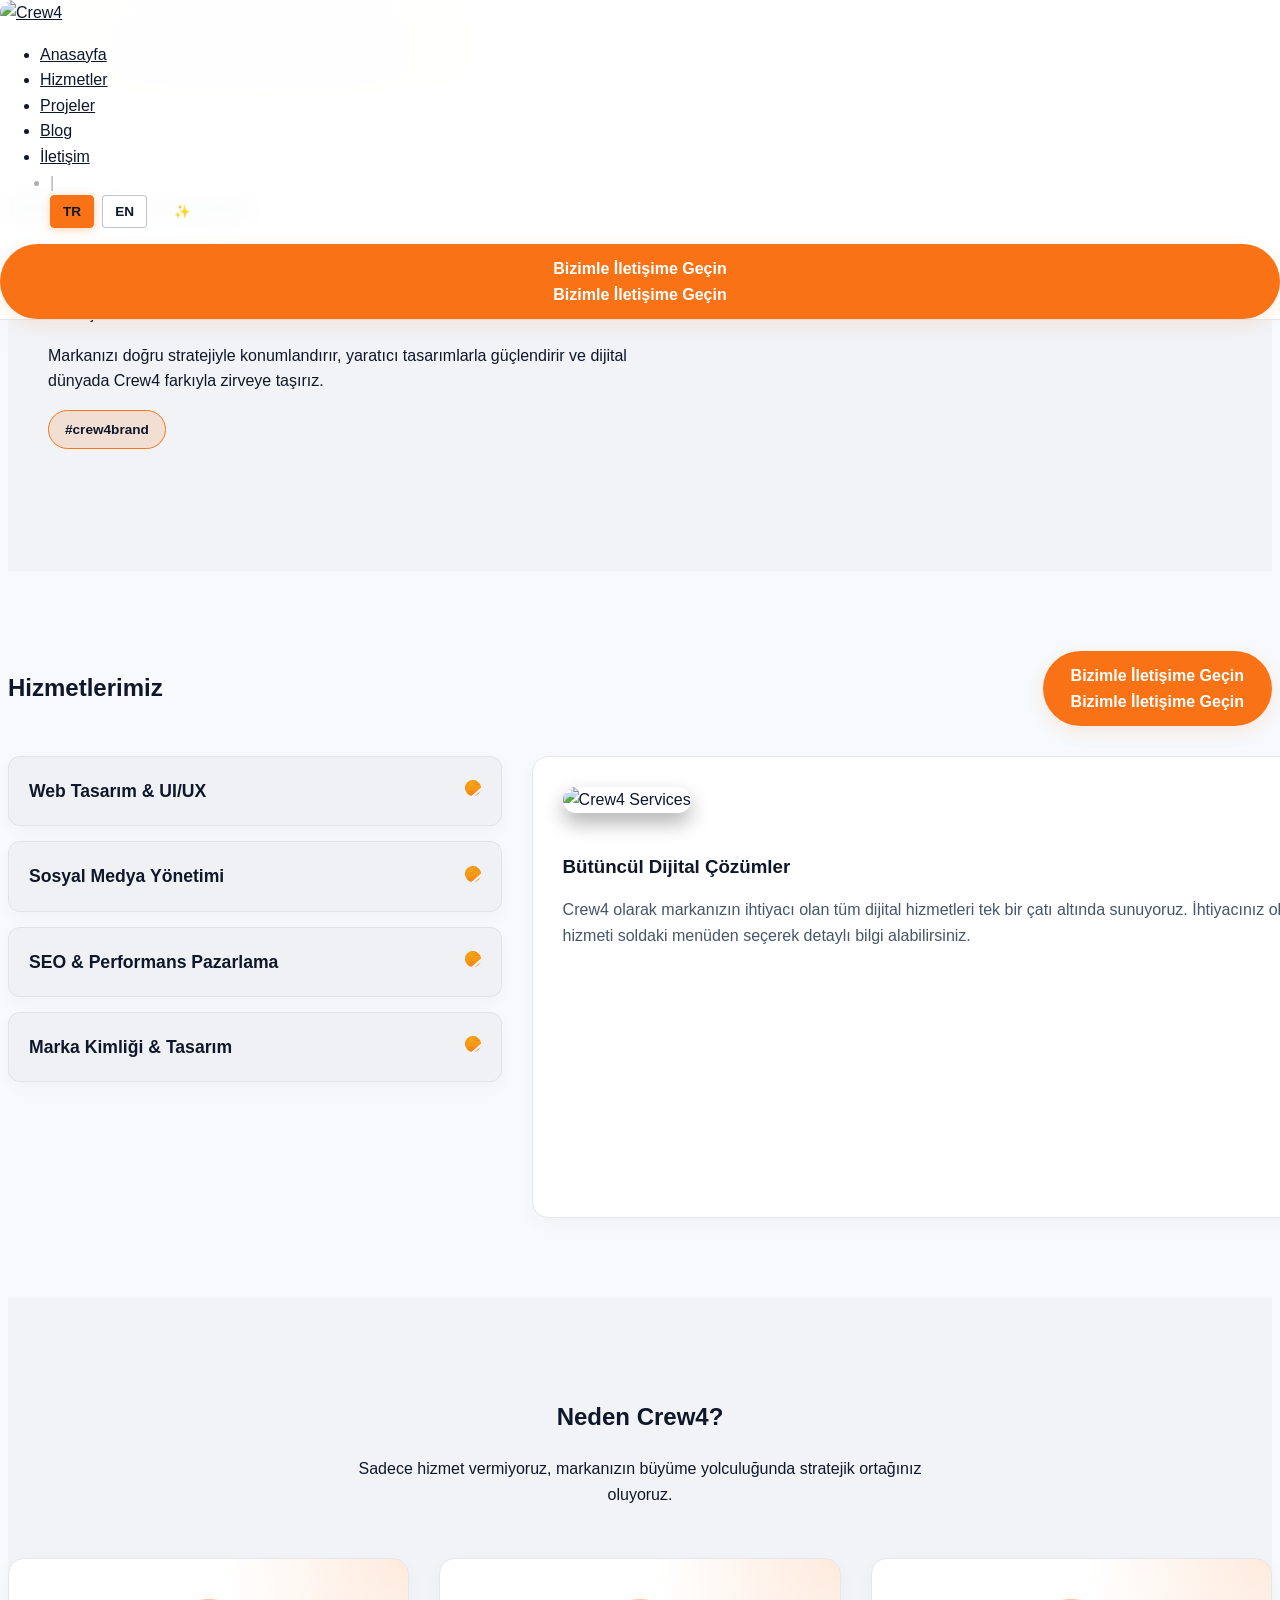
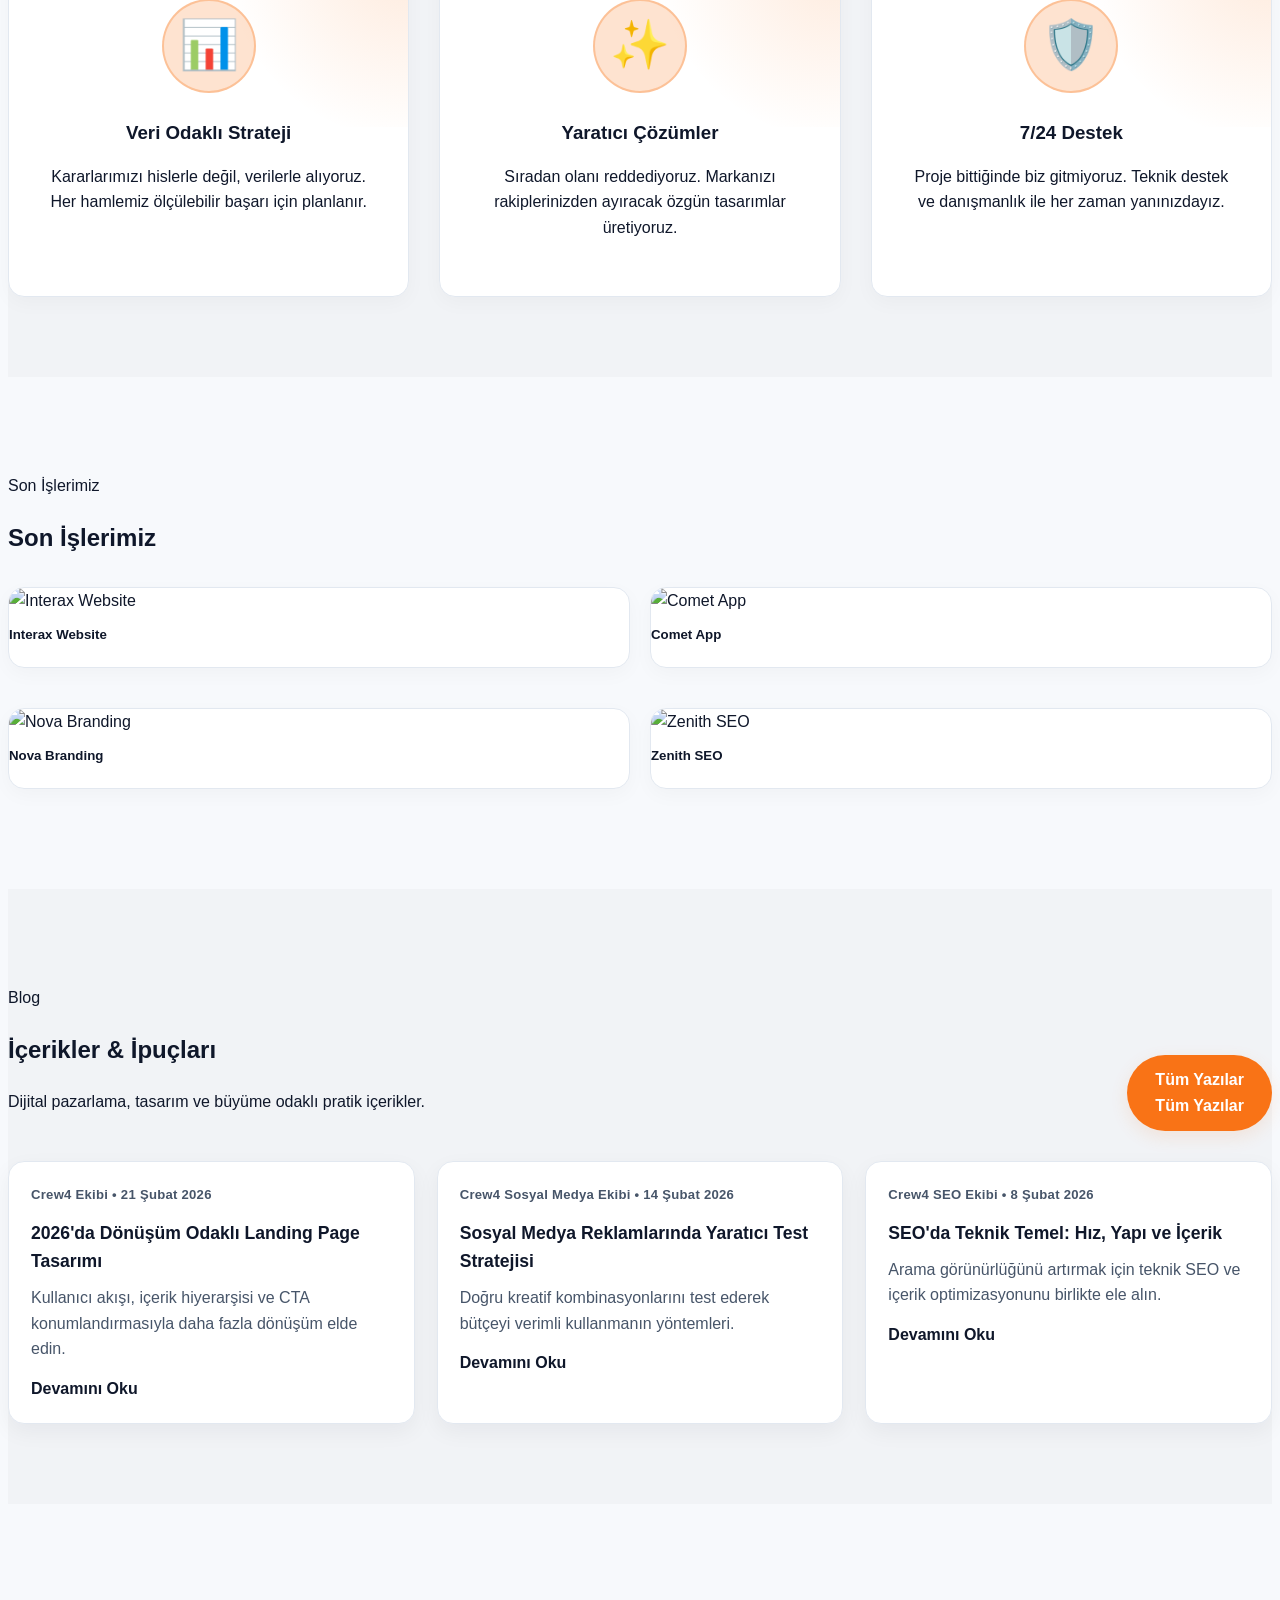
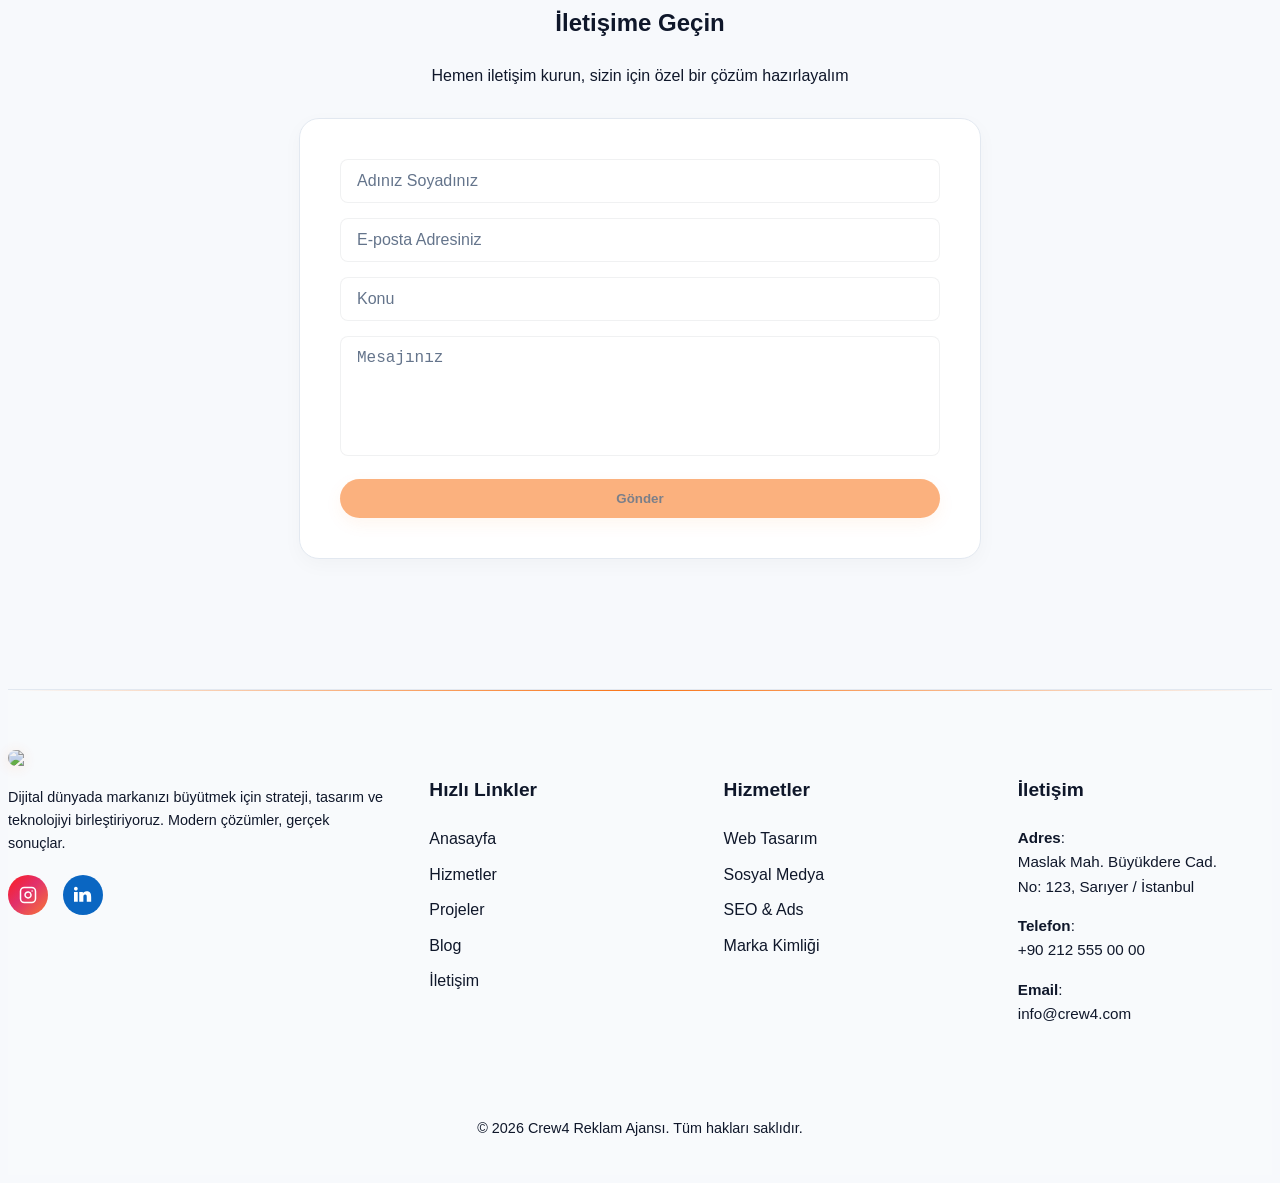
==== commit e3a449b4: "v1.1.4" ====
--- a/index.html
+++ b/index.html
@@ -44,10 +44,14 @@
                         </div>
                         <nav role="navigation" class="nav-menu-wrapper w-nav-menu">
                             <ul role="list" class="nav-menu w-list-unstyled">
-                                <li><a href="#Home" class="nav-link" data-translate="nav.home">Anasayfa</a></li>
-                                <li><a href="#Service" class="nav-link" data-translate="nav.services">Hizmetler</a></li>
-                                <li><a href="#Project" class="nav-link" data-translate="nav.projects">Projeler</a></li>
-                                <li><a href="#Contact" class="nav-link" data-translate="nav.contact">İletişim</a></li>
+                                <li><a href="index.html" class="nav-link" data-translate="nav.home">Anasayfa</a></li>
+                                <li><a href="services.html" class="nav-link" data-translate="nav.services">Hizmetler</a>
+                                </li>
+                                <li><a href="projects.html" class="nav-link" data-translate="nav.projects">Projeler</a>
+                                </li>
+                                <li><a href="blog.html" class="nav-link" data-translate="nav.blog">Blog</a></li>
+                                <li><a href="contact.html" class="nav-link" data-translate="nav.contact">İletişim</a>
+                                </li>
                                 <li class="lang-separator">|</li>
                                 <li class="lang-selector">
                                     <button class="lang-btn" data-lang="tr">TR</button>
@@ -271,6 +275,51 @@
                 </div>
                 <div class="project-wrapper" id="projectsContainer">
                     <!-- Projects will be dynamically loaded here -->
+                </div>
+            </div>
+        </section>
+
+        <section id="Blog" class="section">
+            <div class="w-layout-blockcontainer container w-container">
+                <div data-aos="fade-down"
+                    style="margin-bottom:30px; display:flex; justify-content:space-between; align-items:flex-end; gap:16px; flex-wrap:wrap;">
+                    <div>
+                        <p class="section-title-style" style="color: var(--primary-orange);"
+                            data-translate="blog.label">Blog</p>
+                        <h2 style="color:white;" data-translate="blog.title">İçerikler & İpuçları</h2>
+                        <p style="color: var(--text-gray); margin-top: 8px;" data-translate="blog.subtitle">Dijital
+                            pazarlama, tasarım ve büyüme odaklı pratik içerikler.</p>
+                    </div>
+                    <a href="blog.html" class="primary-btn-wrap w-inline-block">
+                        <div class="text-wrap">
+                            <div class="button-text" data-translate="blog.allPosts">Tüm Yazılar</div>
+                            <div class="button-text" data-translate="blog.allPosts">Tüm Yazılar</div>
+                        </div>
+                    </a>
+                </div>
+
+                <div class="blog-grid">
+                    <article class="blog-card" data-aos="fade-up">
+                        <p class="blog-meta" data-translate="blog.card1.meta">Crew4 Ekibi • 21 Şubat 2026</p>
+                        <h3 data-translate="blog.card1.title">2026'da Dönüşüm Odaklı Landing Page Tasarımı</h3>
+                        <p data-translate="blog.card1.excerpt">Kullanıcı akışı, içerik hiyerarşisi ve CTA
+                            konumlandırmasıyla daha fazla dönüşüm elde edin.</p>
+                        <a href="blog.html?post=post-1" data-translate="blog.readMore">Devamını Oku</a>
+                    </article>
+                    <article class="blog-card" data-aos="fade-up" data-aos-delay="100">
+                        <p class="blog-meta" data-translate="blog.card2.meta">Crew4 Sosyal Medya Ekibi • 14 Şubat 2026</p>
+                        <h3 data-translate="blog.card2.title">Sosyal Medya Reklamlarında Yaratıcı Test Stratejisi</h3>
+                        <p data-translate="blog.card2.excerpt">Doğru kreatif kombinasyonlarını test ederek bütçeyi
+                            verimli kullanmanın yöntemleri.</p>
+                        <a href="blog.html?post=post-2" data-translate="blog.readMore">Devamını Oku</a>
+                    </article>
+                    <article class="blog-card" data-aos="fade-up" data-aos-delay="200">
+                        <p class="blog-meta" data-translate="blog.card3.meta">Crew4 SEO Ekibi • 8 Şubat 2026</p>
+                        <h3 data-translate="blog.card3.title">SEO'da Teknik Temel: Hız, Yapı ve İçerik</h3>
+                        <p data-translate="blog.card3.excerpt">Arama görünürlüğünü artırmak için teknik SEO ve içerik
+                            optimizasyonunu birlikte ele alın.</p>
+                        <a href="blog.html?post=post-3" data-translate="blog.readMore">Devamını Oku</a>
+                    </article>
                 </div>
             </div>
         </section>
@@ -338,6 +387,7 @@
                             <li><a href="#Home" data-translate="footer.footerHome">Anasayfa</a></li>
                             <li><a href="#Service" data-translate="footer.footerServicesLabel">Hizmetler</a></li>
                             <li><a href="#Project" data-translate="footer.footerProjects">Projeler</a></li>
+                            <li><a href="#Blog" data-translate="nav.blog">Blog</a></li>
                             <li><a href="#Contact" data-translate="footer.footerContactLabel">İletişim</a></li>
                         </ul>
                     </div>
--- a/assets/css/style.css
+++ b/assets/css/style.css
@@ -97,8 +97,11 @@
 
 /* --- NAVBAR (Glassmorphism) --- */
 .navbar {
-  position: sticky;
+  position: fixed;
   top: 0;
+  left: 0;
+  right: 0;
+  width: 100%;
   z-index: 100;
   background: var(--navbar-bg) !important;
   backdrop-filter: blur(10px);
@@ -106,9 +109,18 @@
   transition: var(--transition);
 }
 
+.page-wrapper {
+  padding-top: 86px;
+}
+
 .navbar.scrolled {
   background: var(--navbar-bg-scrolled) !important;
   box-shadow: 0 4px 30px rgba(0, 0, 0, 0.3);
+}
+
+.navbar.scroll-visible {
+  transform: translateY(0) !important;
+  opacity: 1 !important;
 }
 
 /* Navbar Brand Styling */
@@ -159,6 +171,29 @@
 
 .nav-link:hover {
   color: var(--primary-orange) !important;
+}
+
+/* Centered desktop navbar layout for non-home pages */
+.subpage-layout .navbar-wrapper {
+  display: grid;
+  grid-template-columns: 1fr auto 1fr;
+  align-items: center;
+}
+
+.subpage-layout .navber-wrap {
+  justify-self: start;
+}
+
+.subpage-layout .nav-menu-wrapper {
+  justify-self: center;
+}
+
+.subpage-layout .nav-menu {
+  justify-content: center;
+}
+
+.subpage-layout .menu-button {
+  justify-self: end;
 }
 
 /* --- LANGUAGE SWITCHER --- */
@@ -570,6 +605,123 @@
   display: grid;
   grid-template-columns: 1fr 1fr;
   gap: 20px;
+}
+
+.blog-grid {
+  display: grid;
+  grid-template-columns: repeat(auto-fit, minmax(280px, 1fr));
+  gap: 22px;
+}
+
+.blog-card {
+  background: rgba(30, 41, 59, 0.5);
+  border: 1px solid rgba(249, 115, 22, 0.15);
+  border-radius: 16px;
+  padding: 22px;
+  transition: var(--transition);
+}
+
+.blog-card:hover {
+  transform: translateY(-8px);
+  border-color: rgba(249, 115, 22, 0.55);
+  box-shadow: 0 14px 36px rgba(249, 115, 22, 0.18);
+}
+
+.blog-card h3 {
+  color: #fff;
+  margin: 0 0 10px;
+  font-size: 1.1rem;
+}
+
+.blog-meta {
+  color: rgba(148, 163, 184, 0.95);
+  font-size: 0.82rem;
+  font-weight: 600;
+  letter-spacing: 0.02em;
+  margin: 0 0 10px;
+}
+
+.blog-card p {
+  color: var(--text-gray);
+  margin: 0 0 14px;
+}
+
+.blog-card .blog-full-content {
+  display: none;
+}
+
+.blog-card.is-featured .blog-excerpt {
+  display: none;
+}
+
+.blog-card.is-featured .blog-full-content {
+  display: block;
+}
+
+.blog-card.is-featured .blog-link {
+  display: none;
+}
+
+.blog-card a {
+  color: var(--primary-orange);
+  text-decoration: none;
+  font-weight: 600;
+}
+
+.blog-focus-layout.focus-mode {
+  display: grid;
+  grid-template-columns: minmax(0, 1.7fr) minmax(240px, 0.9fr);
+  gap: 20px;
+  align-items: start;
+}
+
+.blog-focus-layout.focus-mode .blog-main .blog-grid {
+  grid-template-columns: 1fr;
+}
+
+.blog-side {
+  display: flex;
+  flex-direction: column;
+  gap: 14px;
+  position: sticky;
+  top: 95px;
+}
+
+.blog-card.is-featured {
+  padding: 26px;
+}
+
+.blog-card.is-featured h3 {
+  font-size: 1.35rem;
+}
+
+.blog-card.is-compact {
+  padding: 14px;
+}
+
+.blog-card.is-compact h3 {
+  font-size: 0.98rem;
+  margin-bottom: 6px;
+}
+
+.blog-card.is-compact p {
+  font-size: 0.9rem;
+  margin-bottom: 8px;
+}
+
+.blog-card.is-compact .blog-meta {
+  font-size: 0.76rem;
+  margin-bottom: 6px;
+}
+
+@media (max-width: 991px) {
+  .blog-focus-layout.focus-mode {
+    grid-template-columns: 1fr;
+  }
+
+  .blog-side {
+    position: static;
+  }
 }
 
 /* --- NEDEN BİZ (FEATURES) --- */
@@ -694,6 +846,45 @@
   border-color: var(--success) !important;
 }
 
+/* Message textarea scrollbar polish (Windows-friendly) */
+textarea.contact-input {
+  resize: none;
+  min-height: 120px;
+  overflow-y: auto;
+  transition:
+    height 0.24s cubic-bezier(0.4, 0, 0.2, 1),
+    border-color 0.2s ease,
+    box-shadow 0.2s ease,
+    background-color 0.2s ease;
+  scrollbar-width: thin;
+  scrollbar-color: rgba(249, 115, 22, 0.75) rgba(255, 255, 255, 0.08);
+}
+
+textarea.contact-input::-webkit-scrollbar {
+  width: 10px;
+}
+
+textarea.contact-input::-webkit-scrollbar-track {
+  background: rgba(255, 255, 255, 0.08);
+  border-radius: 10px;
+}
+
+textarea.contact-input::-webkit-scrollbar-thumb {
+  background: linear-gradient(180deg, #fb923c 0%, #f97316 100%);
+  border-radius: 10px;
+  border: 2px solid rgba(15, 23, 42, 0.35);
+}
+
+textarea.contact-input::-webkit-scrollbar-thumb:hover {
+  background: linear-gradient(180deg, #f97316 0%, #ea580c 100%);
+}
+
+textarea.contact-input::-webkit-scrollbar-button {
+  display: none;
+  width: 0;
+  height: 0;
+}
+
 .form-error-message {
   color: var(--error);
   font-size: 0.85rem;
@@ -2022,6 +2213,21 @@
   background: white;
   border: 1px solid var(--border-light);
   border-radius: 10px;
+}
+
+.theme-light textarea.contact-input,
+body.light-theme textarea.contact-input {
+  scrollbar-color: rgba(249, 115, 22, 0.8) #e5e7eb;
+}
+
+.theme-light textarea.contact-input::-webkit-scrollbar-track,
+body.light-theme textarea.contact-input::-webkit-scrollbar-track {
+  background: #e5e7eb;
+}
+
+.theme-light textarea.contact-input::-webkit-scrollbar-thumb,
+body.light-theme textarea.contact-input::-webkit-scrollbar-thumb {
+  border: 2px solid #e5e7eb;
 }
 
 /* Prevent accidental white text on light backgrounds: force readable dark text
@@ -2112,3 +2318,17 @@
 .theme-light .lang-separator {
   color: rgba(15, 23, 42, 0.35) !important;
 }
+
+.theme-light .blog-card {
+  background: var(--surface);
+  border: 1px solid var(--border);
+  box-shadow: 0 8px 22px rgba(15, 23, 42, 0.05);
+}
+
+.theme-light .blog-card h3 {
+  color: var(--text-primary) !important;
+}
+
+.theme-light .blog-card p {
+  color: var(--text-secondary) !important;
+}
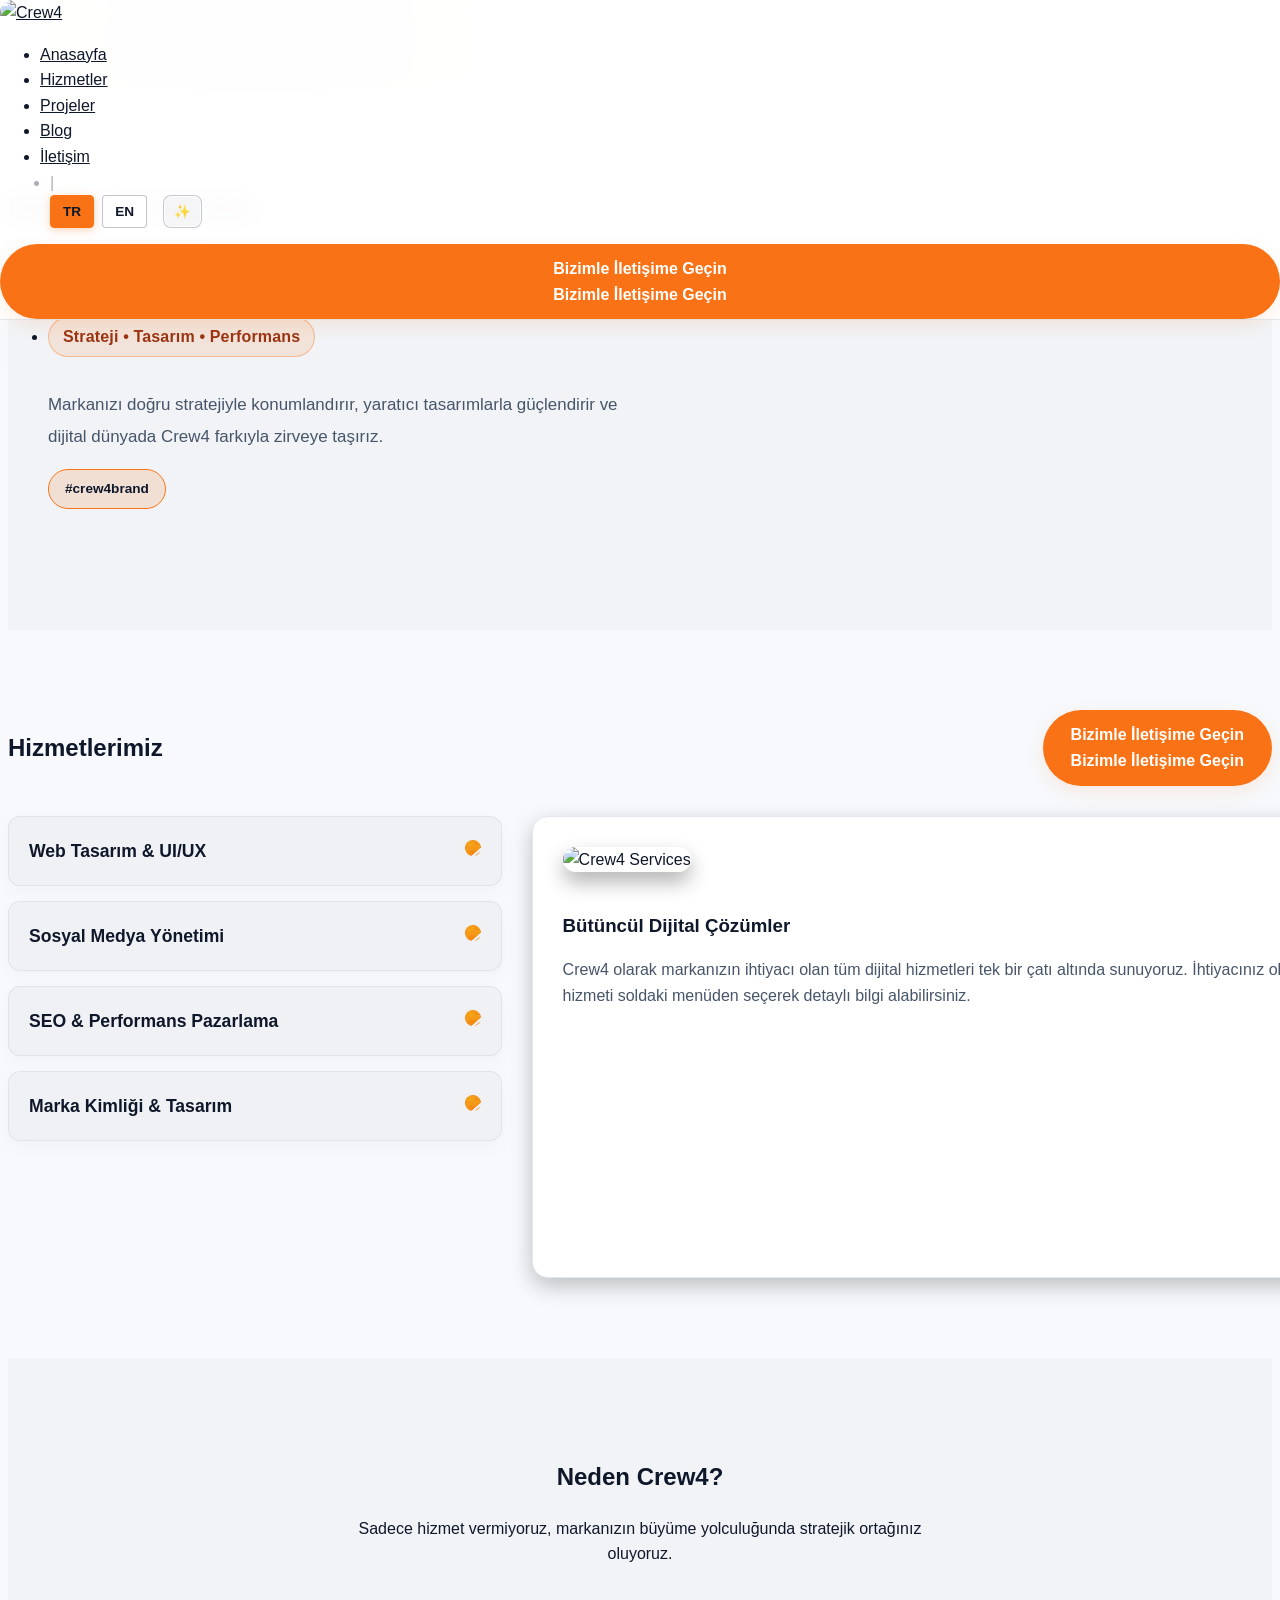
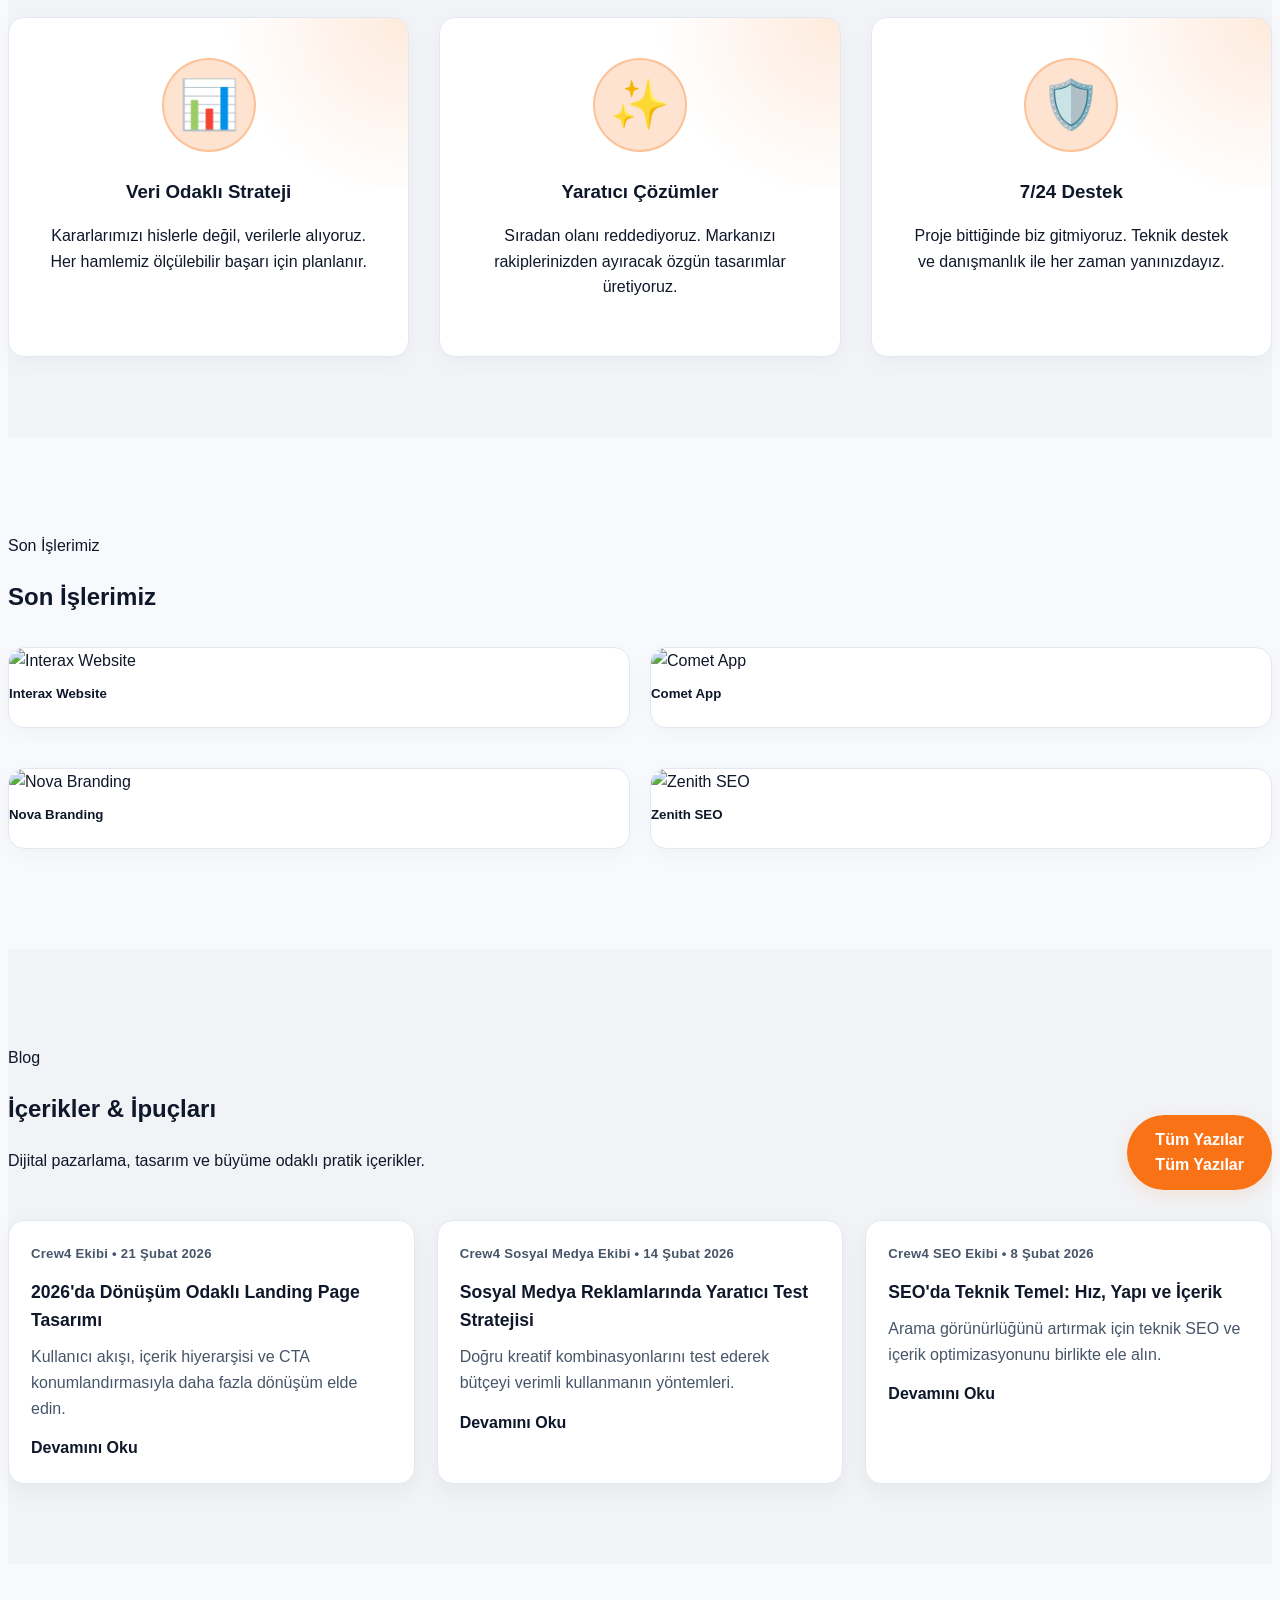
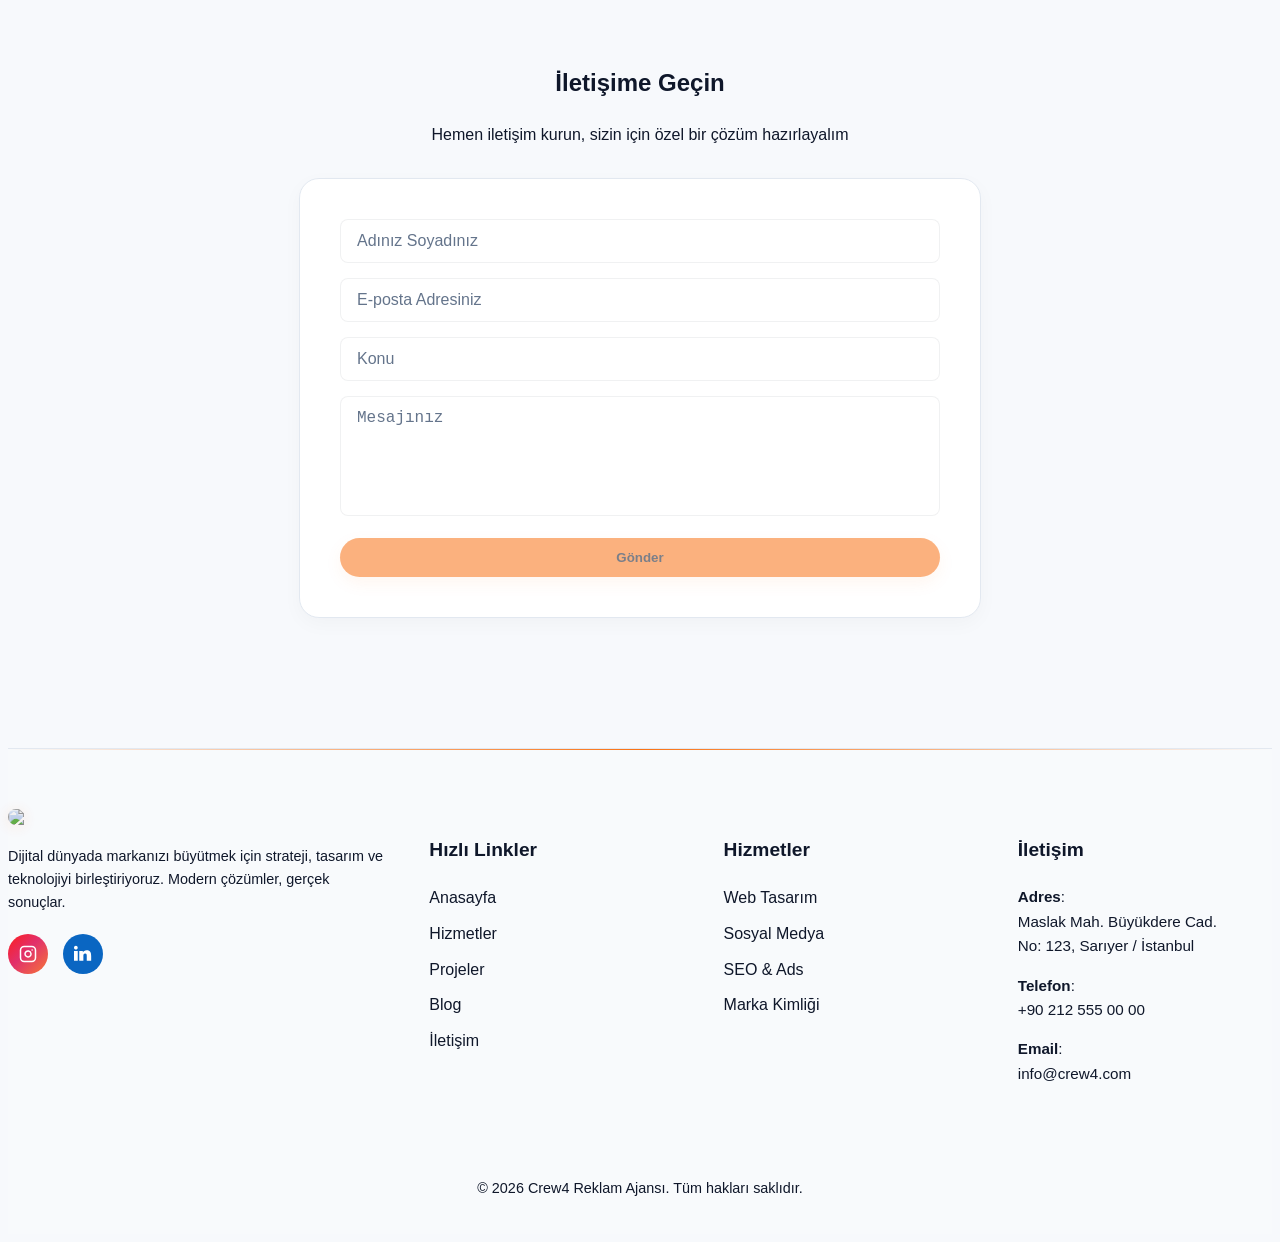
==== commit 3390e7b5: "v1.1.10" ====
--- a/index.html
+++ b/index.html
@@ -88,10 +88,10 @@
                 <ul role="list" class="list banner" data-aos="fade-up" data-aos-delay="200">
                     <li class="list-item-2">
                         <div class="banner-list-flex">
-                            <p class="section-title-style" style="color: var(--primary-orange);"
+                            <p class="section-title-style hero-tagline" style="color: var(--primary-orange);"
                                 data-translate="hero.tagline">Strateji • Tasarım •
                                 Performans</p>
-                            <p class="banner-list-text" style="color: #cbd5e1; max-width: 600px;"
+                            <p class="banner-list-text hero-description" style="color: #cbd5e1; max-width: 600px;"
                                 data-translate="hero.description">Markanızı doğru
                                 stratejiyle konumlandırır, yaratıcı tasarımlarla güçlendirir ve dijital dünyada Crew4
                                 farkıyla zirveye taşırız.</p>
@@ -307,7 +307,8 @@
                         <a href="blog.html?post=post-1" data-translate="blog.readMore">Devamını Oku</a>
                     </article>
                     <article class="blog-card" data-aos="fade-up" data-aos-delay="100">
-                        <p class="blog-meta" data-translate="blog.card2.meta">Crew4 Sosyal Medya Ekibi • 14 Şubat 2026</p>
+                        <p class="blog-meta" data-translate="blog.card2.meta">Crew4 Sosyal Medya Ekibi • 14 Şubat 2026
+                        </p>
                         <h3 data-translate="blog.card2.title">Sosyal Medya Reklamlarında Yaratıcı Test Stratejisi</h3>
                         <p data-translate="blog.card2.excerpt">Doğru kreatif kombinasyonlarını test ederek bütçeyi
                             verimli kullanmanın yöntemleri.</p>
@@ -384,11 +385,11 @@
                     <div class="footer-col">
                         <h4 data-translate="footer.quickLinks">Hızlı Linkler</h4>
                         <ul class="footer-links">
-                            <li><a href="#Home" data-translate="footer.footerHome">Anasayfa</a></li>
-                            <li><a href="#Service" data-translate="footer.footerServicesLabel">Hizmetler</a></li>
-                            <li><a href="#Project" data-translate="footer.footerProjects">Projeler</a></li>
-                            <li><a href="#Blog" data-translate="nav.blog">Blog</a></li>
-                            <li><a href="#Contact" data-translate="footer.footerContactLabel">İletişim</a></li>
+                            <li><a href="index.html" data-translate="footer.footerHome">Anasayfa</a></li>
+                            <li><a href="services.html" data-translate="footer.footerServicesLabel">Hizmetler</a></li>
+                            <li><a href="projects.html" data-translate="footer.footerProjects">Projeler</a></li>
+                            <li><a href="blog.html" data-translate="nav.blog">Blog</a></li>
+                            <li><a href="contact.html" data-translate="footer.footerContactLabel">İletişim</a></li>
                         </ul>
                     </div>
                     <div class="footer-col">
--- a/assets/css/style.css
+++ b/assets/css/style.css
@@ -237,6 +237,11 @@
   .w-nav-menu,
   .w-nav-overlay {
     display: none !important;
+  }
+
+  .menu-button.w-nav-button,
+  .menu-button {
+    display: flex !important;
   }
 }
 
@@ -491,6 +496,32 @@
   line-height: 1.6;
 }
 
+/* --- HERO METIN İYİLEŞTİRME --- */
+.hero-tagline {
+  display: inline-flex;
+  flex-wrap: wrap;
+  align-items: center;
+  gap: 8px;
+  padding: 8px 14px;
+  border-radius: 999px;
+  background: rgba(249, 115, 22, 0.1);
+  border: 1px solid rgba(249, 115, 22, 0.3);
+  font-weight: 700;
+  letter-spacing: 0.01em;
+  line-height: 1.35;
+  max-width: 100%;
+}
+
+.hero-description {
+  color: #cbd5e1;
+  max-width: 600px;
+  line-height: 1.85;
+  font-size: clamp(0.98rem, 1.8vw, 1.06rem);
+  text-wrap: pretty;
+  word-break: break-word;
+  overflow-wrap: anywhere;
+}
+
 /* --- MOBILE MENU: Spacing & Actions (added) --- */
 .mobile-fallback-actions {
   margin-top: 40px; /* ana boşluk: link listesinden sonra */
@@ -1098,6 +1129,7 @@
   justify-content: center;
   position: relative;
   z-index: 1000;
+  touch-action: manipulation;
 }
 
 /* MOBILE FALLBACK MENU - GLOBAL */
@@ -1244,9 +1276,36 @@
     padding: 60px 0;
   }
 
+  .navbar-wrapper,
+  .subpage-layout .navbar-wrapper {
+    display: flex !important;
+    align-items: center;
+    justify-content: space-between;
+    gap: 10px;
+  }
+
+  .navbar-wrapper > * {
+    min-width: 0;
+  }
+
+  .navbar .container {
+    overflow: visible;
+  }
+
+  .menu-button.w-nav-button {
+    margin-left: 0;
+  }
+
   /* show hamburger on smaller desktops/tablets */
   .menu-button {
     display: flex;
+    width: 44px;
+    height: 44px;
+    flex: 0 0 44px;
+  }
+
+  .navbar-brand img {
+    max-width: 88px;
   }
 
   .services-header {
@@ -1255,10 +1314,17 @@
     gap: 20px;
   }
   .services-container {
-    flex-direction: column;
-  }
+    flex-direction: row;
+    flex-wrap: nowrap;
+    align-items: stretch;
+  }
+  .service-menu-col,
   .service-content-col {
-    min-width: unset;
+    min-width: 0;
+  }
+
+  .service-content-display {
+    min-height: 360px;
   }
   .project-wrapper {
     grid-template-columns: 1fr;
@@ -1270,13 +1336,37 @@
     font-size: 2.5rem;
   }
 
-  .primary-btn-wrap {
+  .services-header .primary-btn-wrap,
+  .contact-form-container .primary-btn-wrap,
+  .mobile-fallback-actions .primary-btn-wrap {
     width: 100%;
     justify-content: center;
   }
+
+  .theme-toggle-mobile {
+    display: inline-flex;
+    align-items: center;
+    justify-content: center;
+    width: 40px;
+    height: 40px;
+    padding: 0;
+    margin-left: auto;
+    margin-right: 8px;
+    border-radius: 10px;
+    font-size: 1.05rem;
+    flex: 0 0 40px;
+  }
+
+  .theme-toggle-desktop {
+    display: none !important;
+  }
 }
 
 @media (max-width: 767px) {
+  .page-wrapper {
+    padding-top: 70px;
+  }
+
   .section {
     padding: 50px 0;
   }
@@ -1288,6 +1378,60 @@
   .navbar-wrapper {
     justify-content: space-between;
     gap: 15px;
+  }
+
+  .services-container {
+    flex-direction: row;
+    flex-wrap: nowrap;
+    align-items: stretch;
+    gap: 14px;
+  }
+
+  .service-menu-col {
+    flex: 0 0 40%;
+    min-width: 0;
+    max-width: 40%;
+    padding-right: 10px;
+    border-right: 1px solid rgba(249, 115, 22, 0.2);
+  }
+
+  .service-content-col {
+    flex: 1;
+    min-width: 0;
+    max-width: 60%;
+    padding-left: 2px;
+  }
+
+  .service-item-wrap {
+    padding: 13px 12px;
+    margin-bottom: 10px;
+    border-radius: 10px;
+    gap: 8px;
+  }
+
+  .service-item-wrap h4,
+  .service-title {
+    font-size: 0.9rem;
+    line-height: 1.35;
+  }
+
+  .service-icon-box {
+    flex: 0 0 auto;
+  }
+
+  .service-content-display {
+    padding: 16px;
+    border-radius: 14px;
+  }
+
+  .content-text h3 {
+    font-size: 1.02rem;
+    line-height: 1.3;
+  }
+
+  .content-text p {
+    font-size: 0.9rem;
+    line-height: 1.55;
   }
 
   /* Always hide nav-menu-wrapper on mobile; fallback overlay is used instead */
@@ -1303,15 +1447,17 @@
 
   /* Position menu-button as floating close on the viewport when nav is open */
   .menu-button {
+    position: relative;
+    right: auto;
+    top: auto;
+    z-index: 2000;
+  }
+
+  body.nav-open .menu-button {
     position: fixed !important;
     right: 18px !important;
     top: 18px !important;
-    z-index: 4000 !important;
-    display: flex !important;
-  }
-
-  body.nav-open .menu-button {
-    right: 18px !important;
+    z-index: 10001 !important;
   }
 
   /* Left-aligned menu column for better readability */
@@ -1412,6 +1558,15 @@
     display: flex;
     flex-direction: column;
     gap: 32px;
+  }
+
+  .theme-toggle-fallback {
+    width: 100%;
+    min-height: 44px;
+    justify-content: center;
+    border: 1px solid rgba(249, 115, 22, 0.35);
+    background: rgba(249, 115, 22, 0.1);
+    font-size: 1rem;
   }
 
   .fallback-primary-btn {
@@ -1507,7 +1662,7 @@
     flex-direction: column;
   }
   .section.bnner {
-    padding-top: 120px;
+    padding-top: 20px;
   }
 
   .contact-form-container {
@@ -1515,11 +1670,13 @@
   }
 
   .heading {
-    font-size: 1.8rem;
+    font-size: clamp(2.25rem, 10vw, 2.9rem) !important;
+    line-height: 1.14;
   }
 
   .hero-subheading {
-    font-size: 1.4rem;
+    font-size: clamp(1.75rem, 7.5vw, 2.2rem) !important;
+    line-height: 1.18;
   }
 
   h2 {
@@ -1545,6 +1702,8 @@
   .list.banner {
     display: block;
     width: 100%;
+    padding-left: 0;
+    margin-left: 0;
   }
 
   .banner-list-flex {
@@ -1552,15 +1711,47 @@
     gap: 12px;
   }
 
+  .hero-tagline {
+    font-size: 0.82rem;
+    padding: 7px 11px;
+    border-radius: 14px;
+    letter-spacing: 0;
+  }
+
+  .hero-description {
+    font-size: 0.94rem;
+    line-height: 1.7;
+    max-width: 100% !important;
+  }
+
   .banner-list-text {
     max-width: 100% !important;
+    width: 100% !important;
     word-wrap: break-word;
+    word-break: break-word;
     overflow-wrap: anywhere;
     hyphens: auto;
+    line-height: 1.75;
+    font-size: 1rem;
+    margin-right: 0 !important;
+    padding-right: 0 !important;
+  }
+
+  .banner-list-flex {
+    overflow: hidden;
+  }
+
+  .banner-list-flex > * {
+    max-width: 100% !important;
+  }
+
+  .section.bnner .w-layout-blockcontainer.container.w-container {
+    padding-left: 16px;
+    padding-right: 16px;
   }
 
   /* Ensure parent container stacks content vertically on mobile */
-  .w-layout-blockcontainer.container.w-container {
+  .section.bnner .w-layout-blockcontainer.container.w-container {
     display: flex;
     flex-direction: column;
     align-items: stretch;
@@ -1588,19 +1779,79 @@
   }
 
   .services-container {
-    gap: 15px;
+    gap: 10px;
+  }
+
+  .service-menu-col {
+    flex-basis: 42%;
+    max-width: 42%;
+    padding-right: 8px;
+  }
+
+  .service-content-col {
+    max-width: 58%;
+  }
+
+  .service-item-wrap {
+    padding: 10px;
+    margin-bottom: 8px;
+  }
+
+  .service-item-wrap h4,
+  .service-title {
+    font-size: 0.82rem;
+    line-height: 1.3;
+  }
+
+  .service-content-display {
+    padding: 12px;
+  }
+
+  .content-text p {
+    font-size: 0.84rem;
+    line-height: 1.45;
+  }
+
+  .hero-tagline {
+    font-size: 0.76rem;
+    padding: 6px 9px;
+  }
+
+  .hero-description {
+    font-size: 0.88rem;
+    line-height: 1.62;
   }
 
   .heading {
-    font-size: 1.5rem;
+    font-size: clamp(2.2rem, 10.5vw, 2.6rem) !important;
   }
 
   .hero-subheading {
-    font-size: 1.1rem;
+    font-size: clamp(1.8rem, 8.4vw, 2.1rem) !important;
+  }
+
+  .section.bnner {
+    padding-top: 16px;
   }
 
   h2 {
-    font-size: 1.5rem;
+    font-size: 1.6rem;
+  }
+
+  .section-title-style {
+    font-size: 1rem;
+  }
+
+  .mobile-fallback-item .fallback-link {
+    font-size: 1.15rem;
+  }
+
+  .theme-toggle-mobile {
+    width: 36px;
+    height: 36px;
+    flex-basis: 36px;
+    margin-right: 6px;
+    font-size: 0.95rem;
   }
 
   .project-wrapper {
@@ -1826,8 +2077,8 @@
 
 /* Theme toggle button (inserted into navbar via JS) */
 .theme-toggle {
-  background: transparent;
-  border: 1px solid rgba(255, 255, 255, 0.06);
+  background: rgba(249, 115, 22, 0.08);
+  border: 1px solid rgba(249, 115, 22, 0.45);
   color: inherit;
   padding: 8px 10px;
   border-radius: 8px;
@@ -1837,9 +2088,16 @@
   cursor: pointer;
   transition: var(--transition);
   font-weight: 600;
+  box-shadow: 0 0 0 1px rgba(255, 255, 255, 0.04) inset;
 }
 .theme-toggle:hover {
   transform: translateY(-2px);
+  border-color: var(--primary-orange);
+  background: rgba(249, 115, 22, 0.16);
+}
+
+.theme-toggle-mobile {
+  display: none;
 }
 
 /* Light theme overrides */
@@ -2062,6 +2320,17 @@
 .theme-light .menu-button {
   background: rgba(249, 115, 22, 0.06);
   border: 1px solid rgba(15, 23, 42, 0.06);
+}
+
+.theme-light .theme-toggle {
+  background: rgba(15, 23, 42, 0.03);
+  border-color: rgba(15, 23, 42, 0.2);
+  box-shadow: 0 0 0 1px rgba(255, 255, 255, 0.7) inset;
+}
+
+.theme-light .theme-toggle:hover {
+  border-color: var(--primary-orange);
+  background: rgba(249, 115, 22, 0.12);
 }
 .theme-light .mobile-fallback-inner {
   background: linear-gradient(
@@ -2332,3 +2601,31 @@
 .theme-light .blog-card p {
   color: var(--text-secondary) !important;
 }
+
+/* Theme-specific visual polish for hero + services */
+.theme-light .hero-tagline {
+  background: rgba(249, 115, 22, 0.12);
+  border-color: rgba(249, 115, 22, 0.35);
+  color: #9a3412 !important;
+}
+
+.theme-light .hero-description {
+  color: #475569 !important;
+}
+
+.theme-light .service-menu-col {
+  border-right-color: rgba(15, 23, 42, 0.12);
+}
+
+.theme-light .service-content-display {
+  box-shadow: 0 10px 24px rgba(15, 23, 42, 0.06);
+}
+
+body:not(.theme-light) .hero-tagline {
+  background: rgba(249, 115, 22, 0.12);
+  border-color: rgba(249, 115, 22, 0.38);
+}
+
+body:not(.theme-light) .service-content-display {
+  box-shadow: 0 8px 22px rgba(0, 0, 0, 0.24);
+}
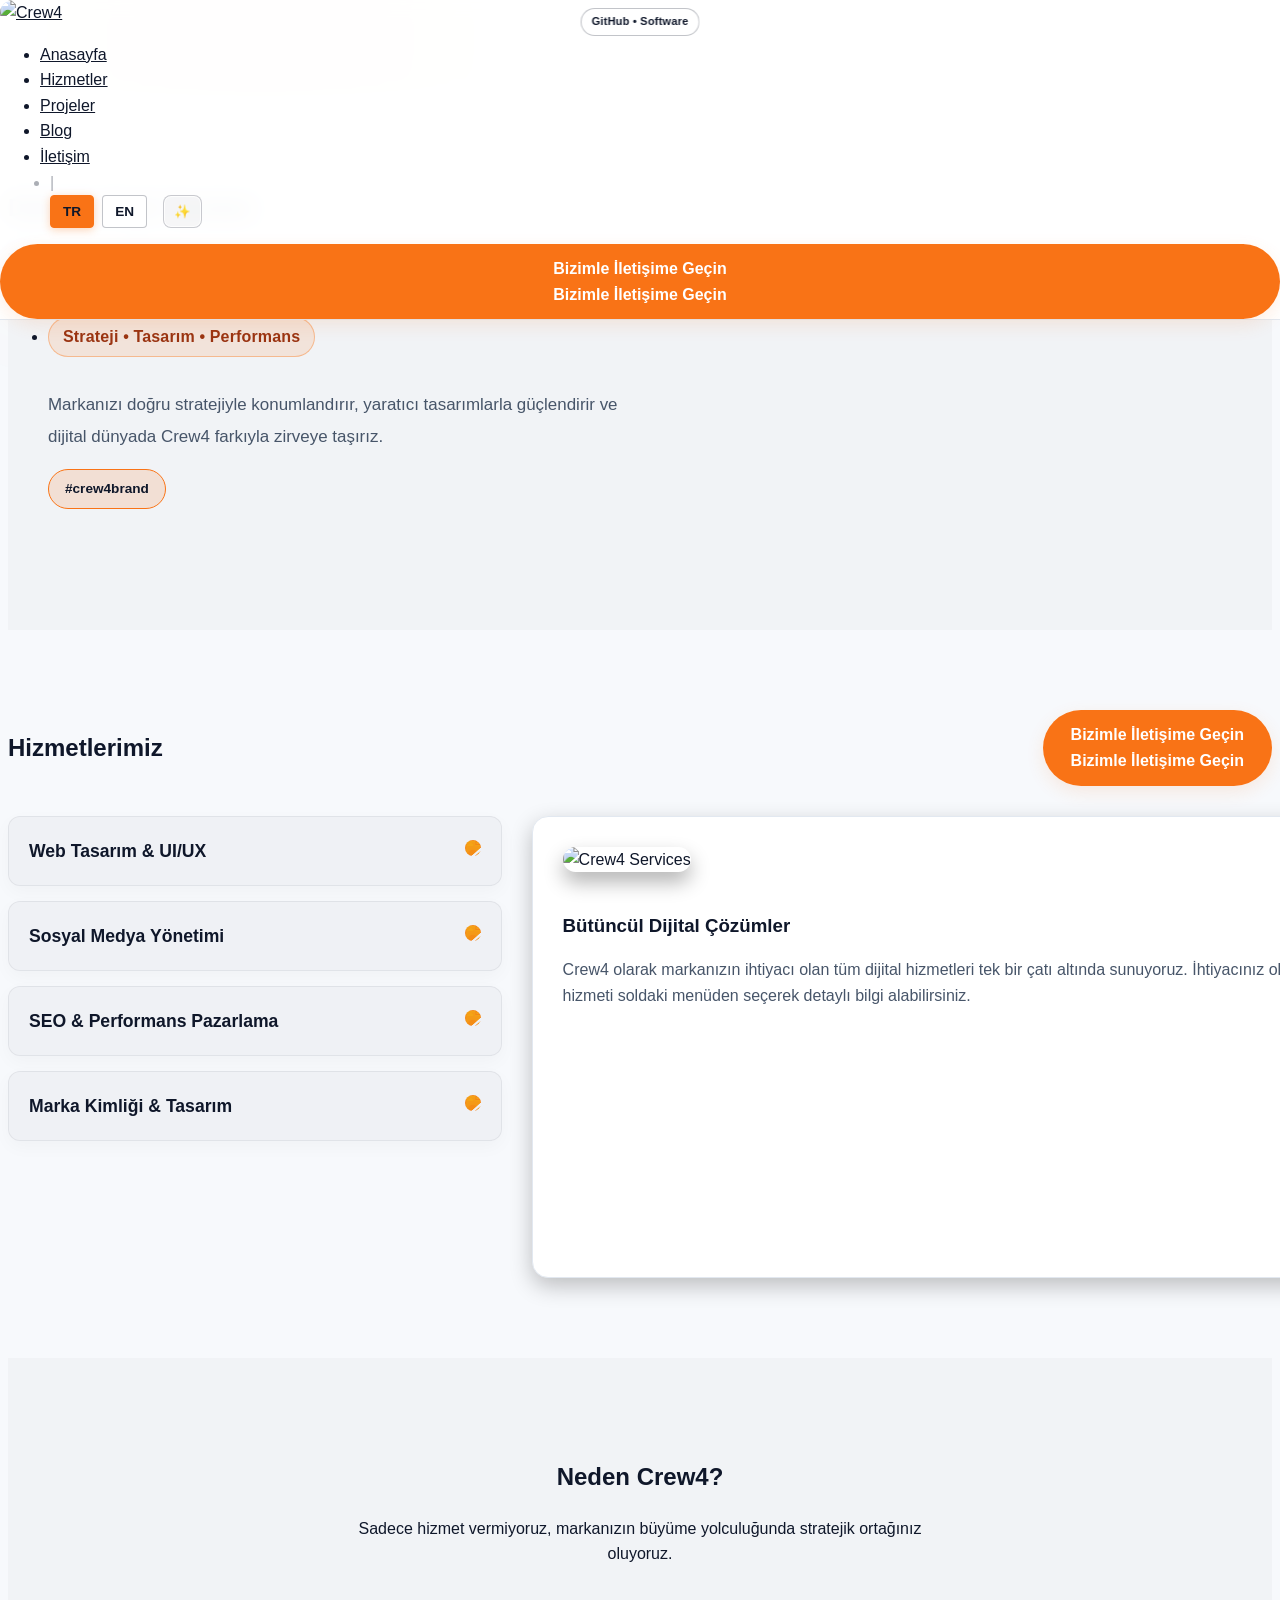
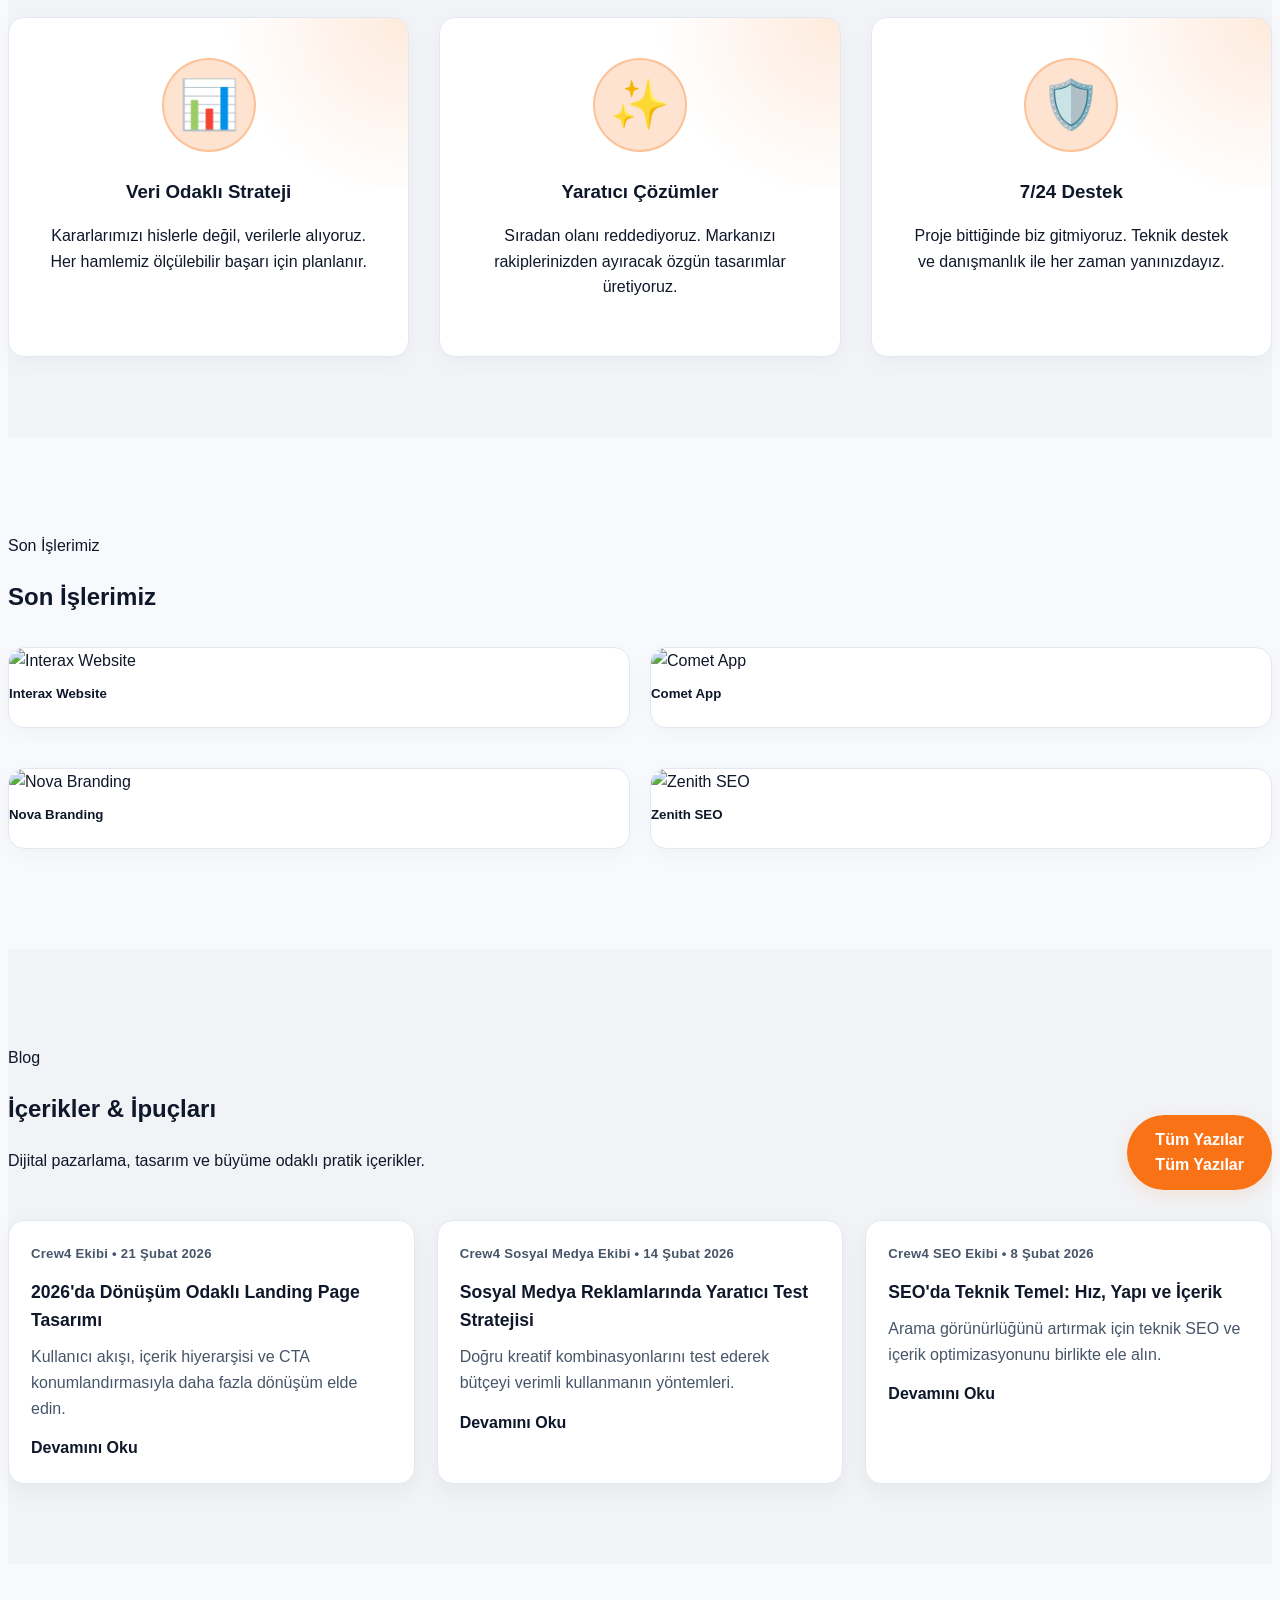
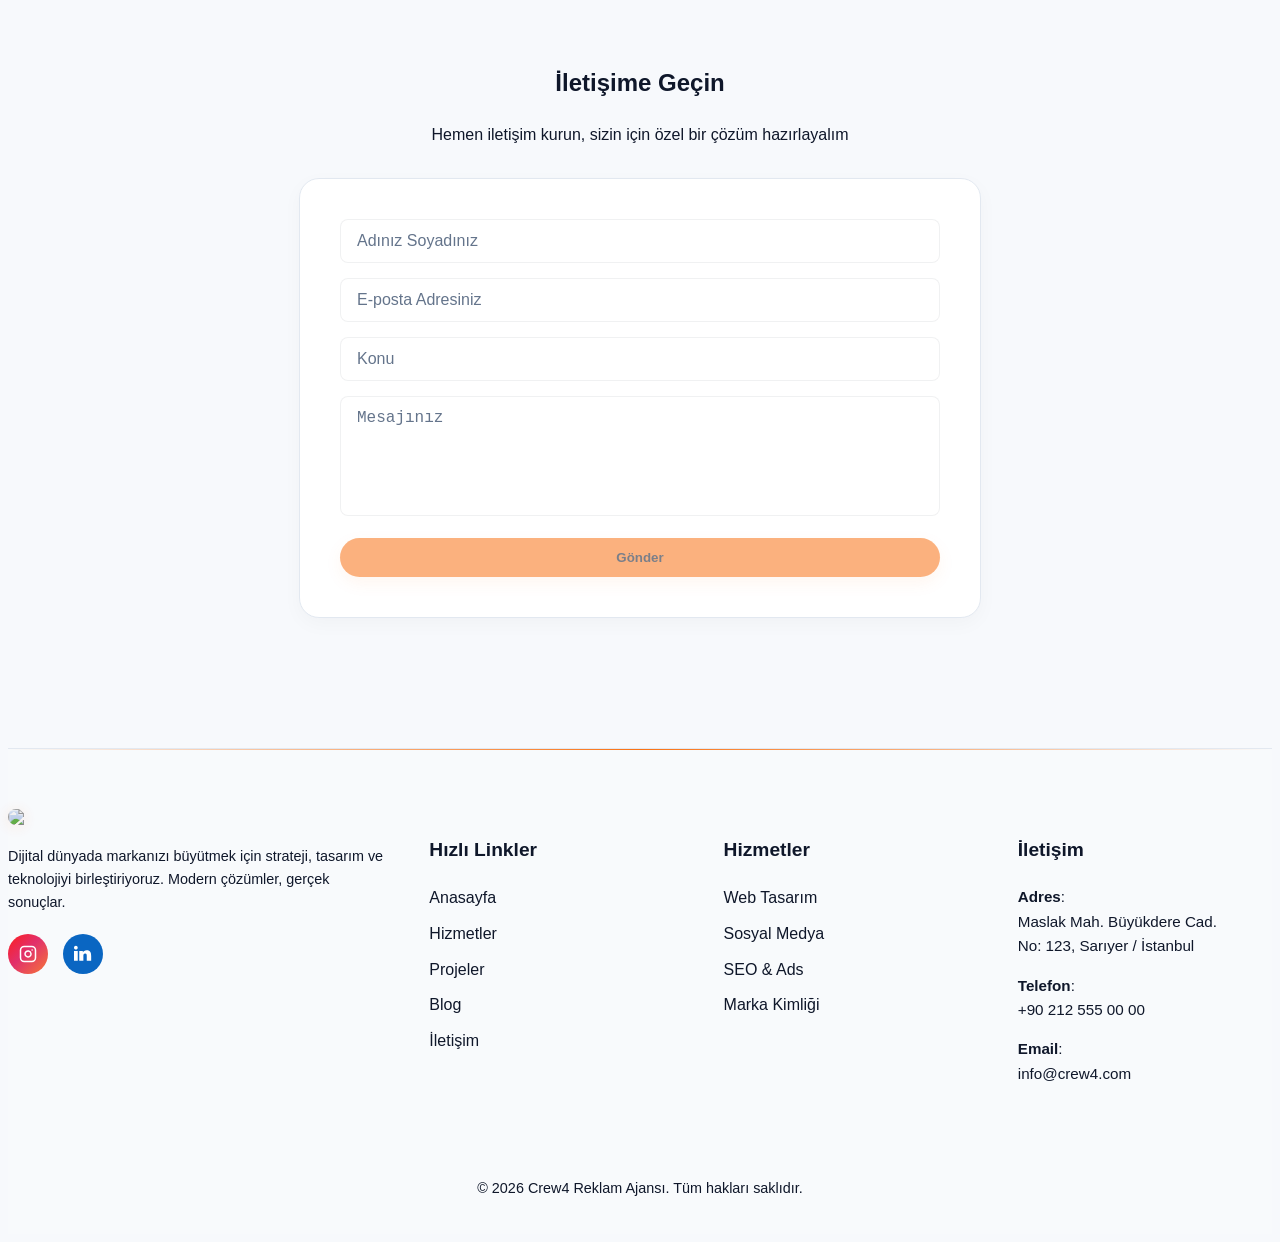
==== commit 44eaf8fe: "v1.1.13" ====
--- a/index.html
+++ b/index.html
@@ -110,7 +110,7 @@
             </div>
         </section>
 
-        <section id="Service" class="section">
+        <section id="Service" class="section services-section">
             <div class="w-layout-blockcontainer container w-container">
                 <div class="services-header" data-aos="fade-right">
                     <h2 class="section-title-style" style="color: var(--primary-orange); margin: 0;"
--- a/assets/css/style.css
+++ b/assets/css/style.css
@@ -1381,47 +1381,108 @@
   }
 
   .services-container {
-    flex-direction: row;
+    flex-direction: column;
     flex-wrap: nowrap;
     align-items: stretch;
     gap: 14px;
   }
 
   .service-menu-col {
-    flex: 0 0 40%;
+    flex: 0 0 auto;
     min-width: 0;
-    max-width: 40%;
-    padding-right: 10px;
-    border-right: 1px solid rgba(249, 115, 22, 0.2);
+    max-width: 100%;
+    padding-right: 0;
+    border-right: 0;
   }
 
   .service-content-col {
-    flex: 1;
+    flex: 1 1 auto;
     min-width: 0;
-    max-width: 60%;
-    padding-left: 2px;
+    max-width: 100%;
+    padding-left: 0;
+  }
+
+  .service-left-block {
+    display: flex;
+    gap: 10px;
+    overflow-x: auto;
+    overflow-y: hidden;
+    padding-bottom: 4px;
+    scroll-snap-type: x proximity;
+    -webkit-overflow-scrolling: touch;
+    scrollbar-width: thin;
+    scrollbar-color: rgba(249, 115, 22, 0.7) rgba(255, 255, 255, 0.08);
+  }
+
+  .service-left-block::-webkit-scrollbar {
+    height: 6px;
+  }
+
+  .service-left-block::-webkit-scrollbar-track {
+    background: rgba(255, 255, 255, 0.08);
+    border-radius: 999px;
+  }
+
+  .service-left-block::-webkit-scrollbar-thumb {
+    background: linear-gradient(90deg, #fb923c 0%, #f97316 100%);
+    border-radius: 999px;
   }
 
   .service-item-wrap {
-    padding: 13px 12px;
-    margin-bottom: 10px;
+    flex: 0 0 clamp(180px, 56vw, 230px);
+    scroll-snap-align: start;
+    padding: 12px 11px;
+    margin-bottom: 0;
     border-radius: 10px;
-    gap: 8px;
+    gap: 7px;
+    transform: none !important;
   }
 
   .service-item-wrap h4,
   .service-title {
     font-size: 0.9rem;
     line-height: 1.35;
+    display: -webkit-box;
+    -webkit-line-clamp: 2;
+    -webkit-box-orient: vertical;
+    overflow: hidden;
+  }
+
+  .service-item-wrap:hover,
+  .service-item-wrap.active-service {
+    transform: none !important;
+  }
+
+  .service-item-wrap.active-service {
+    border-color: rgba(249, 115, 22, 0.65);
+    box-shadow: 0 0 0 1px rgba(249, 115, 22, 0.25) inset;
+  }
+
+  .service-item-wrap:hover {
+    box-shadow: 0 4px 14px rgba(249, 115, 22, 0.1);
   }
 
   .service-icon-box {
     flex: 0 0 auto;
+    width: 18px;
+  }
+
+  .service-icon-box img,
+  .sevice-icon {
+    width: 14px;
+    height: 14px;
   }
 
   .service-content-display {
     padding: 16px;
     border-radius: 14px;
+    overflow: hidden;
+    min-height: 320px;
+  }
+
+  .content-image {
+    height: 150px;
+    margin-bottom: 14px;
   }
 
   .content-text h3 {
@@ -1689,6 +1750,26 @@
   }
 }
 
+@media (max-width: 767px) {
+  .theme-light .service-left-block {
+    scrollbar-color: rgba(249, 115, 22, 0.85) rgba(15, 23, 42, 0.08);
+  }
+
+  .theme-light .service-left-block::-webkit-scrollbar-track {
+    background: rgba(15, 23, 42, 0.08);
+  }
+
+  .theme-light .service-item-wrap {
+    background: #ffffff;
+    border-color: rgba(15, 23, 42, 0.1);
+  }
+
+  .theme-light .service-item-wrap.active-service {
+    border-color: rgba(249, 115, 22, 0.75);
+    background: rgba(249, 115, 22, 0.08);
+  }
+}
+
 /* --- HERO / BANNER MOBILE FIXES --- */
 @media (max-width: 767px) {
   .banner-image-wrap {
@@ -1783,18 +1864,13 @@
   }
 
   .service-menu-col {
-    flex-basis: 42%;
-    max-width: 42%;
-    padding-right: 8px;
-  }
-
-  .service-content-col {
-    max-width: 58%;
+    max-width: 100%;
   }
 
   .service-item-wrap {
+    flex-basis: 78%;
     padding: 10px;
-    margin-bottom: 8px;
+    margin-bottom: 0;
   }
 
   .service-item-wrap h4,
@@ -1803,8 +1879,29 @@
     line-height: 1.3;
   }
 
+  .service-icon-box {
+    width: 14px;
+  }
+
+  .service-icon-box img,
+  .sevice-icon {
+    width: 12px;
+    height: 12px;
+  }
+
   .service-content-display {
     padding: 12px;
+    min-height: 285px;
+  }
+
+  .content-image {
+    height: 120px;
+    margin-bottom: 10px;
+  }
+
+  .content-text h3 {
+    font-size: 0.94rem;
+    line-height: 1.25;
   }
 
   .content-text p {
@@ -2629,3 +2726,231 @@
 body:not(.theme-light) .service-content-display {
   box-shadow: 0 8px 22px rgba(0, 0, 0, 0.24);
 }
+
+/* --- FINAL MOBILE SERVICES OVERRIDE (stability-first) --- */
+@media (max-width: 767px) {
+  .services-container {
+    display: flex;
+    flex-direction: column !important;
+    gap: 12px !important;
+    align-items: stretch;
+  }
+
+  .service-menu-col,
+  .service-content-col {
+    max-width: 100% !important;
+    width: 100% !important;
+    min-width: 0 !important;
+    padding: 0 !important;
+    border: 0 !important;
+    flex: 1 1 auto !important;
+  }
+
+  .service-left-block {
+    display: grid !important;
+    grid-template-columns: 1fr 1fr;
+    gap: 10px;
+    overflow: visible !important;
+  }
+
+  .service-item-wrap {
+    margin: 0 !important;
+    min-height: 72px;
+    padding: 10px 12px !important;
+    border-radius: 10px;
+    transform: none !important;
+    box-shadow: none !important;
+  }
+
+  .service-item-wrap:hover,
+  .service-item-wrap.active-service {
+    transform: none !important;
+  }
+
+  .service-item-wrap h4,
+  .service-title {
+    font-size: 0.86rem !important;
+    line-height: 1.32 !important;
+    display: -webkit-box;
+    -webkit-line-clamp: 2;
+    -webkit-box-orient: vertical;
+    overflow: hidden;
+  }
+
+  .service-icon-box {
+    display: none !important;
+  }
+
+  .service-content-display {
+    min-height: auto !important;
+    padding: 14px !important;
+    border-radius: 12px;
+  }
+
+  .content-image {
+    height: clamp(140px, 42vw, 190px) !important;
+    margin-bottom: 12px;
+  }
+
+  .content-text h3 {
+    font-size: 1rem !important;
+    line-height: 1.3;
+  }
+
+  .content-text p {
+    font-size: 0.9rem !important;
+    line-height: 1.55 !important;
+  }
+}
+
+@media (max-width: 480px) {
+  .service-left-block {
+    grid-template-columns: 1fr;
+    gap: 8px;
+  }
+
+  .service-item-wrap {
+    min-height: 64px;
+    padding: 9px 11px !important;
+  }
+
+  .service-item-wrap h4,
+  .service-title {
+    font-size: 0.82rem !important;
+  }
+
+  .service-content-display {
+    padding: 12px !important;
+  }
+
+  .content-text p {
+    font-size: 0.86rem !important;
+  }
+}
+
+/* Scoped mobile fix for only the services module (index + services page) */
+@media (max-width: 767px) {
+  .services-section .services-container {
+    display: flex !important;
+    flex-direction: column !important;
+    gap: 12px !important;
+    align-items: stretch !important;
+  }
+
+  .services-section .service-menu-col,
+  .services-section .service-content-col {
+    width: 100% !important;
+    max-width: 100% !important;
+    min-width: 0 !important;
+    flex: 1 1 auto !important;
+    border: 0 !important;
+    padding: 0 !important;
+  }
+
+  .services-section .service-left-block {
+    display: grid !important;
+    grid-template-columns: 1fr 1fr;
+    gap: 10px;
+    overflow: visible !important;
+  }
+
+  .services-section .service-item-wrap {
+    min-height: 70px;
+    margin: 0 !important;
+    padding: 10px 12px !important;
+    border-radius: 10px;
+    transform: none !important;
+    box-shadow: none !important;
+  }
+
+  .services-section .service-item-wrap:hover,
+  .services-section .service-item-wrap.active-service {
+    transform: none !important;
+  }
+
+  .services-section .service-item-wrap .service-title {
+    font-size: 0.86rem !important;
+    line-height: 1.32 !important;
+    display: -webkit-box;
+    -webkit-line-clamp: 2;
+    -webkit-box-orient: vertical;
+    overflow: hidden;
+  }
+
+  .services-section .service-icon-box {
+    display: none !important;
+  }
+
+  .services-section .service-content-display {
+    min-height: auto !important;
+    padding: 14px !important;
+  }
+
+  .services-section .content-image {
+    height: clamp(140px, 42vw, 190px) !important;
+    margin-bottom: 12px;
+  }
+
+  .services-section .content-text h3 {
+    font-size: 1rem !important;
+    line-height: 1.3;
+  }
+
+  .services-section .content-text p {
+    font-size: 0.9rem !important;
+    line-height: 1.55 !important;
+  }
+}
+
+@media (max-width: 480px) {
+  .services-section .service-left-block {
+    grid-template-columns: 1fr;
+    gap: 8px;
+  }
+
+  .services-section .service-item-wrap {
+    min-height: 62px;
+    padding: 9px 10px !important;
+  }
+
+  .services-section .service-item-wrap .service-title {
+    font-size: 0.82rem !important;
+  }
+
+  .services-section .service-content-display {
+    padding: 12px !important;
+  }
+}
+
+/* Temporary GitHub version pill (remove anytime) */
+.github-version-pill {
+  position: fixed;
+  top: 8px;
+  left: 50%;
+  transform: translateX(-50%);
+  z-index: 10050;
+  padding: 4px 10px;
+  border-radius: 999px;
+  font-size: 11px;
+  font-weight: 700;
+  letter-spacing: 0.02em;
+  text-decoration: none;
+  color: #ffffff;
+  background: rgba(15, 23, 42, 0.9);
+  border: 1px solid rgba(249, 115, 22, 0.55);
+  backdrop-filter: blur(6px);
+}
+
+.theme-light .github-version-pill {
+  color: #0f172a;
+  background: rgba(255, 255, 255, 0.95);
+  border-color: rgba(15, 23, 42, 0.25);
+}
+
+@media (max-width: 767px) {
+  .github-version-pill {
+    top: 6px;
+    font-size: 10px;
+    padding: 3px 8px;
+  }
+}
